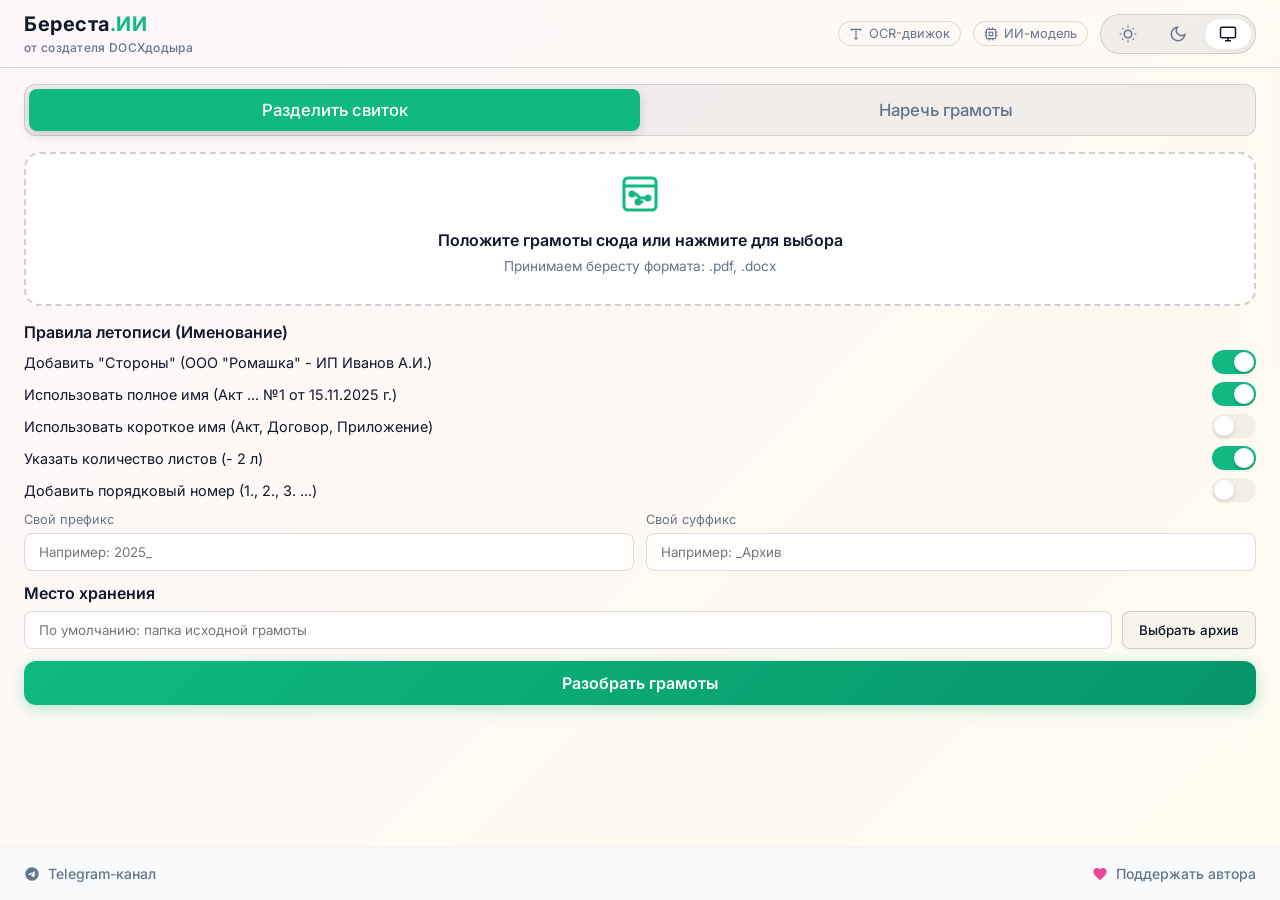
==== frontend/index.html @ ee678768 "Feat: Add explicit download UI for PaddleOCR, remove Tesseract dependency" ====
<!DOCTYPE html>
<html lang="ru">

<head>
    <meta charset="UTF-8">
    <meta name="viewport" content="width=device-width, initial-scale=1.0">
    <title>Береста.ИИ</title>
    <script src="https://cdnjs.cloudflare.com/ajax/libs/qrcodejs/1.0.0/qrcode.min.js"></script>
    <link href="https://fonts.googleapis.com/css2?family=Inter:wght@400;500;600;700&display=swap" rel="stylesheet">
    <link rel="stylesheet" href="styles.css">
</head>

<body>

    <div class="app-container">
        <header>
            <div class="logo-area">
                <h1>Береста<span>.ИИ</span></h1>
                <span class="subtitle">от создателя DOCXдодыра</span>
            </div>

            <div class="header-actions" style="display: flex; gap: 12px; align-items: center;">
                <button onclick="manageOcr()" title="Настройки распознавания текста"
                    style="background: none; border: 1px solid var(--border-color); color: var(--text-muted); padding: 4px 10px; border-radius: 20px; font-size: 0.8rem; cursor: pointer; display: flex; align-items: center; gap: 6px; transition: var(--transition);"
                    onmouseover="this.style.borderColor='var(--accent)'; this.style.color='var(--accent)';"
                    onmouseout="this.style.borderColor='var(--border-color)'; this.style.color='var(--text-muted)';">
                    <svg viewBox="0 0 24 24" fill="none" stroke="currentColor" stroke-width="2"
                        style="width: 14px; height: 14px;">
                        <path d="M4 7V4h16v3M9 20h6M12 4v16" />
                    </svg> OCR-движок
                </button>
                <button onclick="manageModel()" title="Управление нейросетью"
                    style="background: none; border: 1px solid var(--border-color); color: var(--text-muted); padding: 4px 10px; border-radius: 20px; font-size: 0.8rem; cursor: pointer; display: flex; align-items: center; gap: 6px; transition: var(--transition);"
                    onmouseover="this.style.borderColor='var(--accent)'; this.style.color='var(--accent)';"
                    onmouseout="this.style.borderColor='var(--border-color)'; this.style.color='var(--text-muted)';">
                    <svg viewBox="0 0 24 24" fill="none" stroke="currentColor" stroke-width="2"
                        style="width: 14px; height: 14px;">
                        <rect x="4" y="4" width="16" height="16" rx="2" ry="2" />
                        <rect x="9" y="9" width="6" height="6" />
                        <line x1="9" y1="1" x2="9" y2="4" />
                        <line x1="15" y1="1" x2="15" y2="4" />
                        <line x1="9" y1="20" x2="9" y2="23" />
                        <line x1="15" y1="20" x2="15" y2="23" />
                        <line x1="20" y1="9" x2="23" y2="9" />
                        <line x1="20" y1="14" x2="23" y2="14" />
                        <line x1="1" y1="9" x2="4" y2="9" />
                        <line x1="1" y1="14" x2="4" y2="14" />
                    </svg> ИИ-модель
                </button>
                <div class="theme-segmented-control">
                    <button class="theme-btn" data-theme-val="light" onclick="setTheme('light')" title="Светлая">
                        <svg viewBox="0 0 24 24" fill="none" stroke="currentColor" stroke-width="2">
                            <circle cx="12" cy="12" r="5" />
                            <path
                                d="M12 1v2M12 21v2M4.22 4.22l1.42 1.42M18.36 18.36l1.42 1.42M1 12h2M21 12h2M4.22 19.78l1.42-1.42M18.36 5.64l1.42-1.42" />
                        </svg>
                    </button>
                    <button class="theme-btn" data-theme-val="dark" onclick="setTheme('dark')" title="Темная">
                        <svg viewBox="0 0 24 24" fill="none" stroke="currentColor" stroke-width="2">
                            <path d="M21 12.79A9 9 0 1 1 11.21 3 7 7 0 0 0 21 12.79z" />
                        </svg>
                    </button>
                    <button class="theme-btn active" data-theme-val="system" onclick="setTheme('system')"
                        title="Системная">
                        <svg viewBox="0 0 24 24" fill="none" stroke="currentColor" stroke-width="2">
                            <rect x="2" y="3" width="20" height="14" rx="2" ry="2" />
                            <line x1="8" y1="21" x2="16" y2="21" />
                            <line x1="12" y1="17" x2="12" y2="21" />
                        </svg>
                    </button>
                </div>
            </div>
        </header>

        <main>
            <div class="mode-toggle">
                <button class="mode-btn active" onclick="setMode('split', this)">Разделить свиток</button>
                <button class="mode-btn" onclick="setMode('rename', this)">Наречь грамоты</button>
            </div>

            <!-- Иконка: Свиток + Цифровые узлы -->
            <div class="drop-zone" id="drop-zone" onclick="selectFiles()">
                <div class="drop-icon-wrapper">
                    <svg viewBox="0 0 24 24" fill="none" stroke="currentColor" stroke-width="1.5" stroke-linecap="round"
                        stroke-linejoin="round">
                        <!-- Контур свитка -->
                        <path
                            d="M4 6V18C4 19.1046 4.89543 20 6 20H18C19.1046 20 20 19.1046 20 18V6C20 4.89543 19.1046 4 18 4H6C4.89543 4 4 4.89543 4 6Z" />
                        <path d="M4 8H20" />
                        <!-- Нейросетевые дорожки внутри -->
                        <path d="M8 12H10L12 14H16" />
                        <circle cx="8" cy="12" r="1" fill="currentColor" />
                        <circle cx="16" cy="14" r="1" fill="currentColor" />
                        <path d="M11 16H13" />
                        <circle cx="11" cy="16" r="1" fill="currentColor" />
                    </svg>
                </div>
                <p id="drop-text">Положите грамоты сюда или нажмите для выбора</p>
                <span>Принимаем бересту формата: .pdf, .docx</span>
                <div id="file-list" class="file-list"></div>
                <button class="btn-outline" id="clear-files-btn"
                    style="display: none; margin: 10px auto 0; padding: 4px 12px; font-size: 12px;"
                    onclick="clearFiles(event)">Очистить список</button>
            </div>

            <div class="settings-panel">
                <h3>Правила летописи (Именование)</h3>
                <label class="toggle-label">
                    <span>Добавить "Стороны" (ООО "Ромашка" - ИП Иванов А.И.)</span>
                    <input type="checkbox" id="opt-parties" checked>
                    <div class="toggle-slider"></div>
                </label>
                <label class="toggle-label">
                    <span>Использовать полное имя (Акт ... №1 от 15.11.2025 г.)</span>
                    <input type="checkbox" id="opt-full-name" checked onchange="toggleNameMode('full')">
                    <div class="toggle-slider"></div>
                </label>
                <label class="toggle-label">
                    <span>Использовать короткое имя (Акт, Договор, Приложение)</span>
                    <input type="checkbox" id="opt-short-name" onchange="toggleNameMode('short')">
                    <div class="toggle-slider"></div>
                </label>
                <label class="toggle-label">
                    <span>Указать количество листов (- 2 л)</span>
                    <input type="checkbox" id="opt-pages" checked>
                    <div class="toggle-slider"></div>
                </label>
                <label class="toggle-label">
                    <span>Добавить порядковый номер (1., 2., 3. ...)</span>
                    <input type="checkbox" id="opt-numbering" onchange="triggerAllAutoNames()">
                    <div class="toggle-slider"></div>
                </label>

                <div class="input-group">
                    <div class="input-box">
                        <span>Свой префикс</span>
                        <input type="text" class="text-input" placeholder="Например: 2025_">
                    </div>
                    <div class="input-box">
                        <span>Свой суффикс</span>
                        <input type="text" class="text-input" placeholder="Например: _Архив">
                    </div>
                </div>
            </div>

            <div class="settings-panel">
                <h3>Место хранения</h3>
                <div class="output-folder">
                    <input type="text" id="output-dir" class="text-input"
                        placeholder="По умолчанию: папка исходной грамоты" readonly>
                    <button class="btn-outline" onclick="selectOutput()">Выбрать архив</button>
                </div>
            </div>

            <button class="btn-primary" id="action-btn" onclick="startProcessing()">Разобрать грамоты</button>

            <!-- Анимация загрузки -->
            <div class="progress-container" id="progress-container">
                <div class="progress-text" id="progress-text">Расшифровка бересты...</div>
                <div class="branch-track">
                    <div class="branch-fill" id="branch-fill">
                        <!-- SVG Листик -->
                        <svg class="branch-leaf" viewBox="0 0 24 24" fill="currentColor">
                            <path
                                d="M17.75 3C14 3 10.75 5.5 9.5 9C6.5 9 4 11.5 4 14.5C4 16.66 5.28 18.5 7 19.33V22H9V19.92C9.32 19.97 9.66 20 10 20C13.75 20 17 17.5 18.25 14C21.25 14 23.75 11.5 23.75 8.5C23.75 5.5 21 3 17.75 3ZM10 18C8.07 18 6.5 16.43 6.5 14.5C6.5 12.86 7.64 11.45 9.17 11.08L10 10.9V18ZM18.25 12C17.92 12 17.58 11.97 17.25 11.92V14C17.25 15.93 15.68 17.5 13.75 17.5C13.75 13.36 17.11 10 21.25 10C21.25 11.1 20.35 12 18.25 12Z" />
                        </svg>
                    </div>
                </div>
            </div>

            <!-- Проверка результатов (Сплит-макет) -->
            <div class="preview-container" id="preview-container">
                <header class="preview-header"
                    style="background:var(--bg-color); padding:14px 24px; border-bottom:1px solid var(--border-color); display:flex; justify-content:space-between; align-items:center;">
                    <h2 style="font-size:18px; margin:0;">Проверка результатов</h2>
                    <div class="file-info"
                        style="display:flex; align-items:center; gap:12px; background:var(--drop-bg); padding:6px 14px; border-radius:6px; font-size:13px;">
                        <span class="label" style="color:var(--text-muted);">Исходный файл:</span>
                        <span class="filename" id="preview-filename"
                            style="font-weight:600; color:var(--text-main);">...</span>
                    </div>
                </header>
                <div class="main-layout" style="display:flex; flex:1; overflow:hidden;">
                    <aside class="preview-sidebar">
                        <h3>Превью страниц</h3>
                        <div class="page-thumbnail-container" id="preview-thumbnails"></div>
                    </aside>
                    <main class="table-area">
                        <table class="doc-table" id="preview-table">
                            <thead>
                                <tr>
                                    <th style="width: 40px;"></th>
                                    <th style="width: 60px;">Стр.</th>
                                    <th colspan="4" style="padding: 0; border-bottom: 2px solid var(--border-color);">
                                        <div style="display: flex; gap: 8px; padding: 12px 12px; width: 100%;">
                                            <div style="flex: 1.2;">Стороны</div>
                                            <div style="flex: 1.1;">Тип документа</div>
                                            <div style="flex: 0.8;">Дата</div>
                                            <div style="flex: 3.5;">Итоговое имя файла</div>
                                        </div>
                                    </th>
                                    <th style="width: 80px; text-align: center;">Действия</th>
                                </tr>
                            </thead>
                            <tbody></tbody>
                        </table>
                    </main>
                </div>
                <footer class="footer-actions">
                    <button class="btn-outline"
                        style="background: transparent; color: var(--text-main); font-family: inherit; font-size: 1rem; border: 1px solid #cbd5e1; padding: 10px 20px;"
                        onclick="resetTable()">Отмена</button>
                    <button class="btn-primary"
                        style="margin-top: 0; width: auto; font-family: inherit; font-size: 1rem; padding: 10px 20px;"
                        onclick="saveDocuments()">Утвердить и сохранить</button>
                </footer>

                <!-- Модальное окно просмотра документа -->
                <div class="modal-overlay" id="previewModal">
                    <div class="modal-container">
                        <div class="modal-header">
                            <h4>Просмотр страницы <span id="previewPageNum">1</span></h4>
                            <button class="btn-close-modal" onclick="closePreview()">&times;</button>
                        </div>
                        <div class="modal-body">
                            <div class="scanned-document-mock">
                                <h3 style="text-align: center; margin-bottom: 20px; font-weight: bold;"
                                    id="previewDocTitle">ДОКУМЕНТ</h3>
                                <p style="margin-bottom: 15px;">г. Москва <span style="float: right;">"__" _______ 202_
                                        г.</span></p>
                                <p style="margin-bottom: 12px;"><b><span id="previewDocCompany">ООО
                                            "Компания"</span></b>, именуемое в дальнейшем "Сторона 1"...</p>
                                <div id="previewDocText"
                                    style="white-space: pre-wrap; word-wrap: break-word; color: var(--text-muted); font-size: 11px; margin-top: 16px; border-top: 1px dashed var(--border-color); padding-top: 16px; display: none;">
                                </div>
                                <img id="previewDocImage" src=""
                                    style="width: 100%; object-fit: contain; border: 1px solid var(--border-color); border-radius: 4px; margin-top: 16px; display: none;" />
                            </div>
                        </div>
                    </div>
                </div>
            </div>

        </main>

        <footer
            class="px-6 py-4 border-t border-slate-100 dark:border-slate-800 bg-slate-50 dark:bg-slate-900 flex items-center justify-between text-sm">
            <a href="https://t.me/pro_servitude" target="_blank"
                class="flex items-center gap-2 text-slate-500 dark:text-slate-400 hover:text-[#0088cc] dark:hover:text-[#33aadd] transition-colors font-medium"
                style="text-decoration: none;">
                <svg class="w-4 h-4" fill="currentColor" viewBox="0 0 24 24">
                    <path
                        d="M12 2C6.48 2 2 6.48 2 12s4.48 10 10 10 10-4.48 10-10S17.52 2 12 2zm4.64 6.8c-.15 1.58-.8 5.42-1.13 7.19-.14.75-.42 1-.68 1.03-.58.05-1.02-.38-1.58-.75-.88-.58-1.38-.94-2.23-1.5-.99-.65-.35-1.01.22-1.59.15-.15 2.71-2.48 2.76-2.69.01-.03.01-.14-.06-.2-.06-.05-.14-.03-.21-.02-.09.02-1.46.93-4.12 2.73-.39.27-.74.4-1.06.39-.35-.01-1.02-.2-1.52-.36-.61-.2-1.1-.31-1.07-.66.02-.18.27-.36.75-.55 2.94-1.28 4.91-2.13 5.89-2.54 2.8-1.18 3.38-1.38 3.76-1.39.08 0 .27.02.39.12.1.08.13.19.14.27-.01.06.01.24 0 .34z" />
                </svg>
                Telegram-канал
            </a>

            <a href="#" onclick="showSupportModal('https://www.tinkoff.ru/rm/r_cNLDGIyQuz.TzrqnfAGGL/G4xqW19880')"
                class="flex items-center gap-2 text-slate-500 dark:text-slate-400 hover:text-pink-600 dark:hover:text-pink-400 transition-colors font-medium"
                style="text-decoration: none;">
                <svg class="w-4 h-4 text-pink-500" fill="currentColor" viewBox="0 0 24 24">
                    <path
                        d="M12 21.35l-1.45-1.32C5.4 15.36 2 12.28 2 8.5 2 5.42 4.42 3 7.5 3c1.74 0 3.41.81 4.5 2.09C13.09 3.81 14.76 3 16.5 3 19.58 3 22 5.42 22 8.5c0 3.78-3.4 6.86-8.55 11.54L12 21.35z" />
                </svg>
                Поддержать автора
            </a>
        </footer>
    </div>

    <!-- Модальное окно выбора нейросети -->
    <div id="model-select-overlay" class="hidden opacity-0 transition-all duration-300" onclick="closeModelManager()"
        style="position: fixed; inset: 0; background: rgba(0,0,0,0.6); backdrop-filter: blur(4px); z-index: 2000; align-items: center; justify-content: center; display: none;">
        <div class="scale-95 transition-all duration-300" onclick="event.stopPropagation()"
            style="background: var(--modal-bg); backdrop-filter: blur(20px); -webkit-backdrop-filter: blur(20px); padding: 32px; border-radius: 16px; max-width: 500px; width: 90%; box-shadow: var(--shadow); border: 1px solid var(--border-color);">
            <div style="display: flex; justify-content: space-between; align-items: center; margin-bottom: 12px;">
                <h3 style="margin: 0; color: var(--text-main); font-size: 1.25rem;">Управление ИИ-моделями</h3>
                <button id="close-model-btn" onclick="closeModelManager()"
                    style="background: none; border: none; font-size: 1.2rem; cursor: pointer; color: var(--text-muted); transition: color 0.2s;">✖</button>
            </div>
            <p style="font-size: 0.9rem; color: var(--text-muted); margin-bottom: 20px; line-height: 1.5;">Программе
                необходимо скачать нейросеть для умного распознавания документов. Вы можете установить обе и
                переключаться между ними.</p>

            <div style="display: flex; flex-direction: column; gap: 16px;">
                <div id="model-card-fast"
                    style="border: 1px solid var(--border-color); border-radius: 12px; padding: 16px; background: var(--container-bg); transition: all 0.2s;">
                    <h4
                        style="margin: 0 0 8px 0; color: var(--text-main); display: flex; align-items: center; gap: 8px;">
                        QVikhr 4B <span
                            style="font-size: 11px; background: var(--theme-switch-bg); padding: 2px 6px; border-radius: 4px; color: var(--text-muted);">~2.5
                            ГБ</span></h4>
                    <p style="margin: 0; font-size: 0.85rem; color: var(--text-muted); line-height: 1.4;">Низкие
                        требования к ПК (от 2.5 ГБ ОЗУ). Специально адаптирована под русский язык. Работает очень быстро
                        и логично.</p>
                    <div id="model-actions-fast"
                        style="margin-top: 12px; display: flex; gap: 8px; align-items: center; min-height: 32px;"></div>
                </div>

                <div id="model-card-accurate"
                    style="border: 1px solid var(--border-color); border-radius: 12px; padding: 16px; background: var(--container-bg); transition: all 0.2s;">
                    <h4
                        style="margin: 0 0 8px 0; color: var(--text-main); display: flex; align-items: center; gap: 8px;">
                        Saiga Qwen 4B <span
                            style="font-size: 11px; background: var(--theme-switch-bg); padding: 2px 6px; border-radius: 4px; color: var(--text-muted);">~2.5
                            ГБ</span></h4>
                    <p style="margin: 0; font-size: 0.85rem; color: var(--text-muted); line-height: 1.4;">Идеальное
                        следование правилам и иерархии, высочайшее качество. <b>Требует от 2.5 ГБ ОЗУ</b>, отличный баланс скорости и ума.</p>
                    <div id="model-actions-accurate"
                        style="margin-top: 12px; display: flex; gap: 8px; align-items: center; min-height: 32px;"></div>
                </div>
            </div>
        </div>
    </div>

    <!-- Модальное окно выбора OCR -->
    <div id="ocr-select-overlay" class="hidden opacity-0 transition-all duration-300"
        style="position: fixed; inset: 0; background: rgba(0,0,0,0.6); backdrop-filter: blur(4px); z-index: 2000; align-items: center; justify-content: center; display: none;"
        onclick="if(event.target === this) closeOcrManager()">
        <div class="scale-95 transition-all duration-300"
            style="background: var(--modal-bg); backdrop-filter: blur(20px); -webkit-backdrop-filter: blur(20px); padding: 32px; border-radius: 16px; max-width: 500px; width: 90%; box-shadow: var(--shadow); border: 1px solid var(--border-color);">
            <div style="display: flex; justify-content: space-between; align-items: center; margin-bottom: 12px;">
                <h3 style="margin: 0; color: var(--text-main); font-size: 1.25rem;">Движок распознавания сканов (OCR)
                </h3>
                <button onclick="closeOcrManager()"
                    style="background: none; border: none; font-size: 1.2rem; cursor: pointer; color: var(--text-muted); transition: color 0.2s;">✖</button>
            </div>
            <p style="font-size: 0.9rem; color: var(--text-muted); margin-bottom: 20px; line-height: 1.5;">Выберите
                алгоритм для извлечения текста из картинок и PDF. Вы можете использовать встроенную нейросеть Apple Vision (работает моментально) или скачать мощную модель PaddleOCR (для кривых сканов и фото).</p>

            <div style="display: flex; flex-direction: column; gap: 12px;">

                <div
                    style="border: 1px solid var(--border-color); padding: 16px; border-radius: 12px; display: flex; flex-direction: column; gap: 12px; transition: var(--transition);"
                    id="ocr-container-paddleocr">
                    <label style="cursor: pointer; display: flex; align-items: flex-start; gap: 12px;" onclick="setOcrEngine('paddleocr')">
                        <input type="radio" name="ocr_engine" value="paddleocr" id="ocr-radio-paddleocr"
                            style="margin-top: 4px; accent-color: var(--accent); transform: scale(1.2);">
                        <div>
                            <div style="font-weight: 600; font-size: 1.05rem; margin-bottom: 4px; color: var(--text-main);">
                                PaddleOCR <span style="font-size: 0.75rem; background: var(--border-color); padding: 2px 6px; border-radius: 4px; margin-left: 6px;">~150 МБ</span></div>
                            <div style="font-size: 0.85rem; color: var(--text-muted); line-height: 1.4;">Мощная нейросеть. Читает фото со смартфона, кривые сканы. Отличная скорость и точность.</div>
                        </div>
                    </label>
                    <button id="btn-download-paddle" onclick="downloadPaddleOCR()" class="btn-outline" style="width: 100%; margin-top: 4px;">
                        Скачать (~150 МБ)
                    </button>
                    <div id="paddle-downloaded-mark" style="display: none; color: var(--accent); font-size: 0.85rem; font-weight: 500; align-items: center; gap: 6px;">
                        <svg width="16" height="16" fill="none" stroke="currentColor" viewBox="0 0 24 24"><path stroke-linecap="round" stroke-linejoin="round" stroke-width="2" d="M5 13l4 4L19 7"></path></svg>
                        Модель скачана и готова
                    </div>
                </div>
                <label
                    style="border: 1px solid var(--border-color); padding: 16px; border-radius: 12px; cursor: pointer; display: none; align-items: flex-start; gap: 12px; transition: var(--transition);"
                    id="ocr-label-applevision" onclick="setOcrEngine('applevision')">
                    <input type="radio" name="ocr_engine" value="applevision"
                        style="margin-top: 4px; accent-color: var(--accent); transform: scale(1.2);">
                    <div>
                        <div style="font-weight: 600; font-size: 1.05rem; margin-bottom: 4px; color: var(--text-main);">
                            Apple Vision (Эксклюзив Mac)</div>
                        <div style="font-size: 0.85rem; color: var(--text-muted); line-height: 1.4;">Встроенная нейросеть Apple. Работает моментально, идеально распознает любой текст и фото.
                        </div>
                    </div>
                </label>
            </div>

            <button class="btn-primary" style="width: 100%; margin-top: 24px; padding: 12px; border-radius: 8px;"
                onclick="closeOcrManager()">Готово</button>
        </div>
    </div>

    <!-- Модальное окно поддержки -->
    <div id="support-overlay" class="hidden opacity-0 transition-all"
        style="position: fixed; inset: 0; background: rgba(0,0,0,0.5); z-index: 1000; align-items: center; justify-content: center;"
        onclick="if(event.target === this) closeSupportModal()">
        <div id="support-modal" class="scale-95 transition-all"
            style="background: var(--modal-bg); backdrop-filter: blur(20px); -webkit-backdrop-filter: blur(20px); padding: 32px; border-radius: 16px; text-align: center; max-width: 320px; width: 100%; box-shadow: var(--shadow); border: 1px solid var(--border-color);">
            <h3 style="margin-top: 0; margin-bottom: 16px; color: var(--text-main); font-size: 1.25rem;">Поддержать
                автора</h3>
            <p style="font-size: 0.9rem; color: var(--text-muted); margin-bottom: 20px;">Отсканируйте QR-код для
                быстрого перевода:</p>
            <div id="qrcode-container" style="display: flex; justify-content: center; margin-bottom: 16px;"></div>
            <a id="support-link" href="#" target="_blank" class="btn-primary"
                style="display: block; margin-top: 24px; padding: 12px; text-decoration: none; border-radius: 8px;">Перейти
                по ссылке</a>
            <button class="btn-outline" style="width: 100%; margin-top: 12px; padding: 12px; border-radius: 8px;"
                onclick="closeSupportModal()">Закрыть</button>
        </div>
    </div>

    <script>
        function setTheme(theme) {
            document.querySelectorAll('.theme-btn').forEach(btn => btn.classList.remove('active'));
            document.querySelector(`.theme-btn[data-theme-val="${theme}"]`).classList.add('active');
            if (theme === 'system') {
                const isDark = window.matchMedia('(prefers-color-scheme: dark)').matches;
                document.documentElement.setAttribute('data-theme', isDark ? 'dark' : 'light');
            } else {
                document.documentElement.setAttribute('data-theme', theme);
            }
            localStorage.setItem('beresta-theme', theme);
        }
        window.matchMedia('(prefers-color-scheme: dark)').addEventListener('change', e => {
            const activeTheme = document.querySelector('.theme-btn.active').getAttribute('data-theme-val');
            if (activeTheme === 'system') document.documentElement.setAttribute('data-theme', e.matches ? 'dark' : 'light');
        });
        const savedTheme = localStorage.getItem('beresta-theme') || 'system';
        setTheme(savedTheme);

        function toggleNameMode(mode) {
            const fullOpt = document.getElementById('opt-full-name');
            const shortOpt = document.getElementById('opt-short-name');
            if (mode === 'full') {
                if (fullOpt.checked) {
                    shortOpt.checked = false;
                }
            } else if (mode === 'short') {
                if (shortOpt.checked) {
                    fullOpt.checked = false;
                }
            }
            triggerAllAutoNames();
        }

        function setOcrEngine(engine) {
            // Update UI styles
            document.getElementById('ocr-label-tesseract').style.borderColor = engine === 'tesseract' ? 'var(--accent)' : 'var(--border-color)';
            document.getElementById('ocr-label-tesseract').style.background = engine === 'tesseract' ? 'rgba(45, 106, 79, 0.05)' : 'transparent';

            document.getElementById('ocr-label-easyocr').style.borderColor = engine === 'easyocr' ? 'var(--accent)' : 'var(--border-color)';
            document.getElementById('ocr-label-easyocr').style.background = engine === 'easyocr' ? 'rgba(45, 106, 79, 0.05)' : 'transparent';

            // Set dark mode highlights if needed
            if (document.documentElement.getAttribute('data-theme') === 'dark') {
                if (engine === 'tesseract') document.getElementById('ocr-label-tesseract').style.background = 'rgba(245, 158, 11, 0.05)';
                if (engine === 'easyocr') document.getElementById('ocr-label-easyocr').style.background = 'rgba(245, 158, 11, 0.05)';
            }

            // Sync with backend
            if (window.pywebview) {
                pywebview.api.set_ocr_engine(engine);
            }
        }

        window.addEventListener('pywebviewready', function () {
            // Check if model exists
            pywebview.api.check_model().then(exists => {
                if (!exists) {
                    manageModel(true);
                }
            });
            // Show Apple Vision if Mac
            pywebview.api.get_os_info().then(os => {
                if (os === 'darwin') {
                    document.getElementById('ocr-label-applevision').style.display = 'flex';
                }
            });
            // Sync initial OCR engine state from backend
            pywebview.api.get_ocr_engine().then(engine => {
                if (engine) {
                    let rdo = document.querySelector(`input[name="ocr_engine"][value="${engine}"]`);
                    if (rdo) rdo.checked = true;
                    setOcrEngine(engine);
                }
            });
        });

        function saveSettings() {
            const settings = {
                optParties: document.getElementById('opt-parties').checked,
                optFullName: document.getElementById('opt-full-name').checked,
                optShortName: document.getElementById('opt-short-name').checked,
                optPages: document.getElementById('opt-pages').checked,
                optNumbering: document.getElementById('opt-numbering').checked,
                prefix: document.querySelectorAll('.text-input')[0].value,
                suffix: document.querySelectorAll('.text-input')[1].value,
                outputDir: document.getElementById('output-dir').value
            };
            localStorage.setItem('beresta-settings', JSON.stringify(settings));
        }

        function loadSettings() {
            const saved = localStorage.getItem('beresta-settings');
            if (saved) {
                try {
                    const settings = JSON.parse(saved);
                    document.getElementById('opt-parties').checked = settings.optParties;
                    document.getElementById('opt-full-name').checked = settings.optFullName;
                    document.getElementById('opt-short-name').checked = settings.optShortName;
                    document.getElementById('opt-pages').checked = settings.optPages;
                    document.getElementById('opt-numbering').checked = settings.optNumbering;
                    if (settings.prefix !== undefined) document.querySelectorAll('.text-input')[0].value = settings.prefix;
                    if (settings.suffix !== undefined) document.querySelectorAll('.text-input')[1].value = settings.suffix;
                    if (settings.outputDir !== undefined) document.getElementById('output-dir').value = settings.outputDir;
                } catch (e) {
                    console.error("Failed to load settings", e);
                }
            }
        }

        document.addEventListener('DOMContentLoaded', () => {
            loadSettings();
            window.checkOcrStatus();
            
            const inputs = [
                document.getElementById('opt-parties'),
                document.getElementById('opt-full-name'),
                document.getElementById('opt-short-name'),
                document.getElementById('opt-pages'),
                document.getElementById('opt-numbering'),
                document.querySelectorAll('.text-input')[0],
                document.querySelectorAll('.text-input')[1],
                document.getElementById('output-dir')
            ];
            
            inputs.forEach(input => {
                if (input) {
                    input.addEventListener('change', saveSettings);
                    input.addEventListener('input', saveSettings);
                }
            });
        });

        function triggerAllAutoNames() {
            if (typeof previewData !== 'undefined' && previewData.length > 0) {
                for (let i = 0; i < previewData.length; i++) {
                    triggerAutoName(i);
                }
            }
        }

        let currentAppMode = 'split';

        function setMode(mode, btnElement) {
            currentAppMode = mode;
            document.querySelectorAll('.mode-btn').forEach(btn => btn.classList.remove('active'));
            btnElement.classList.add('active');
            document.getElementById('action-btn').innerText = mode === 'split' ? "Разобрать грамоты" : "Наречь грамоты";
        }

        // --- PYWEBVIEW INTEGRATION ---

        let isProcessing = false;
        let selectedFiles = [];
        let previewData = [];

        window.updateStatus = function (msg) {
            const progressText = document.getElementById('progress-text');
            const progressContainer = document.getElementById('progress-container');
            const branchFill = document.getElementById('branch-fill');

            progressContainer.style.display = 'block';
            progressText.innerText = msg;
            branchFill.classList.add('growing');

            if (msg.includes("готовы") || msg.includes("успешно")) {
                branchFill.style.width = '100%';
            } else if (msg.includes("%")) {
                const match = msg.match(/(\d+)%/);
                if (match) {
                    branchFill.style.width = match[1] + '%';
                }
            } else if (parseInt(branchFill.style.width || "0") < 80) {
                // simple simulated progress
                let current = parseInt(branchFill.style.width || "0");
                branchFill.style.width = (current + 10) + '%';
            }
        };

        function manageModel(forceBlock = false) {
            pywebview.api.get_models_status().then(status => {
                let anyInstalled = false;

                ['fast', 'accurate'].forEach(mType => {
                    const card = document.getElementById(`model-card-${mType}`);
                    const actionsDiv = document.getElementById(`model-actions-${mType}`);
                    const st = status[mType];

                    if (st.installed) anyInstalled = true;

                    if (st.installed && st.active) {
                        card.style.borderColor = 'var(--accent)';
                        card.style.background = 'rgba(45, 106, 79, 0.05)';
                        document.documentElement.getAttribute('data-theme') === 'dark' ?
                            card.style.background = 'rgba(245, 158, 11, 0.05)' : null;

                        actionsDiv.innerHTML = `<span style="color: var(--accent); font-weight: bold; font-size: 0.85rem; display:flex; align-items:center; gap:4px;"><svg style="width:14px;height:14px" viewBox="0 0 24 24" fill="none" stroke="currentColor" stroke-width="3"><polyline points="20 6 9 17 4 12"/></svg> Активная модель</span>`;
                    } else if (st.installed && !st.active) {
                        card.style.borderColor = 'var(--border-color)';
                        card.style.background = 'var(--container-bg)';
                        actionsDiv.innerHTML = `
                            <button class="btn-primary" style="padding: 6px 12px; font-size: 0.8rem; border-radius: 6px;" onclick="setActiveModel('${mType}')">Сделать активной</button>
                            <button class="btn-outline" style="padding: 6px 12px; font-size: 0.8rem; color: #ef4444; border-color: #ef4444; border-radius: 6px;" onclick="doDeleteModel('${mType}')">Удалить</button>
                        `;
                    } else {
                        card.style.borderColor = 'var(--border-color)';
                        card.style.background = 'var(--container-bg)';
                        actionsDiv.innerHTML = `
                            <button class="btn-outline" style="padding: 6px 12px; font-size: 0.8rem; border-radius: 6px;" onclick="startModelDownload('${mType}')">Скачать (~${mType === 'fast' ? '2.5' : '2.5'} ГБ)</button>
                        `;
                    }
                });

                const overlay = document.getElementById('model-select-overlay');
                overlay.classList.remove('hidden');
                overlay.style.display = 'flex';
                setTimeout(() => {
                    overlay.classList.remove('opacity-0');
                    overlay.firstElementChild.classList.remove('scale-95');
                    overlay.firstElementChild.classList.add('scale-100');
                }, 10);
            });
        }

        function closeModelManager() {
            const overlay = document.getElementById('model-select-overlay');
            overlay.classList.add('opacity-0');
            overlay.firstElementChild.classList.add('scale-95');
            setTimeout(() => {
                overlay.classList.add('hidden');
                overlay.style.display = 'none';
            }, 300);
        }

        function manageOcr() {
            const overlay = document.getElementById('ocr-select-overlay');
            overlay.classList.remove('hidden');
            overlay.style.display = 'flex';
            setTimeout(() => {
                overlay.classList.remove('opacity-0');
                overlay.firstElementChild.classList.remove('scale-95');
                overlay.firstElementChild.classList.add('scale-100');
            }, 10);
        }

        function closeOcrManager() {
            const overlay = document.getElementById('ocr-select-overlay');
            overlay.classList.add('opacity-0');
            overlay.firstElementChild.classList.add('scale-95');
            setTimeout(() => {
                overlay.classList.add('hidden');
                overlay.style.display = 'none';
            }, 300);
        }

        function setActiveModel(mType) {
            pywebview.api.set_active_model(mType).then(success => {
                if (success) manageModel();
            });
        }

        function doDeleteModel(mType) {
            if (confirm("Вы уверены, что хотите удалить эту модель с диска?")) {
                pywebview.api.delete_model(mType).then(success => {
                    manageModel();
                });
            }
        }

        function startModelDownload(modelType) {
            closeModelManager();
            document.getElementById('progress-container').style.display = 'block';
            document.getElementById('action-btn').style.display = 'none';
            document.getElementById('progress-text').innerText = "Подготовка к скачиванию...";

            pywebview.api.download_model(modelType).then(() => {
                document.getElementById('action-btn').style.display = 'block';
                document.getElementById('progress-container').style.display = 'none';
                manageModel(); // Show manager again to confirm success
            });
        }

        function resetTable() {
            document.getElementById('preview-container').style.display = 'none';
            document.getElementById('preview-table').querySelector('tbody').innerHTML = '';
            previewData = [];

            // clear files visually and in state
            selectedFiles = [];
            document.getElementById('file-list').innerHTML = '';
            document.getElementById('clear-files-btn').style.display = 'none';

            if (window.pywebview) pywebview.api.resize_window(650, 920);
        }

        async function selectFiles() {
            if (window.pywebview) {
                const files = await pywebview.api.open_file_dialog();
                if (files && files.length > 0) {
                    addFilesToList(files);
                }
            }
        }

        function addFilesToList(newFiles) {
            for (let i = 0; i < newFiles.length; i++) {
                const ext = newFiles[i].split('.').pop().toLowerCase();
                if (ext !== 'pdf' && ext !== 'docx') {
                    alert("Формат не поддерживается. Загрузите только PDF или DOCX.");
                    return;
                }
            }
            // Убираем дубликаты
            const uniqueFiles = newFiles.filter(f => !selectedFiles.includes(f));
            selectedFiles = selectedFiles.concat(uniqueFiles);
            updateFileList(selectedFiles);
        }

        function clearFiles(e) {
            e.stopPropagation(); // Чтобы не открывалось диалоговое окно
            selectedFiles = [];
            document.getElementById('file-list').innerHTML = '';
            document.getElementById('drop-text').innerText = "Положите грамоты сюда или нажмите для выбора";
            document.getElementById('clear-files-btn').style.display = 'none';
        }

        function updateFileList(paths) {
            const fileListDiv = document.getElementById('file-list');
            fileListDiv.innerHTML = '<strong>Выбранные грамоты:</strong><br>' + paths.map(f => f.split(/[\\/]/).pop()).join('<br>');
            document.getElementById('drop-text').innerText = `Выбрано файлов: ${paths.length}`;
            document.getElementById('clear-files-btn').style.display = paths.length > 0 ? 'block' : 'none';
        }

        // --- DRAG AND DROP ---
        const dropZone = document.getElementById('drop-zone');

        ['dragenter', 'dragover', 'dragleave', 'drop'].forEach(eventName => {
            dropZone.addEventListener(eventName, preventDefaults, false);
            document.body.addEventListener(eventName, preventDefaults, false);
        });

        function preventDefaults(e) {
            e.preventDefault();
            e.stopPropagation();
        }

        ['dragenter', 'dragover'].forEach(eventName => {
            dropZone.addEventListener(eventName, () => dropZone.classList.add('dragover'), false);
        });

        ['dragleave', 'drop'].forEach(eventName => {
            dropZone.addEventListener(eventName, () => dropZone.classList.remove('dragover'), false);
        });

        dropZone.addEventListener('drop', handleDrop, false);

        async function handleDrop(e) {
            if (isProcessing) {
                showErrorModal("Дождитесь завершения текущей операции!");
                return;
            }
            const dt = e.dataTransfer;
            const files = dt.files;
            if (!files || files.length === 0) return;

            let paths = [];
            let needBase64 = false;

            for (let i = 0; i < files.length; i++) {
                if (files[i].path) {
                    paths.push(files[i].path);
                } else {
                    needBase64 = true;
                }
            }

            if (!needBase64 && paths.length > 0) {
                addFilesToList(paths);
            } else {
                // macOS WebKit обходной путь (передача через base64)
                document.getElementById('progress-text').innerText = "Загрузка перетащенных файлов...";
                document.getElementById('progress-container').style.display = 'block';

                try {
                    let tempPaths = [];
                    for (let i = 0; i < files.length; i++) {
                        const file = files[i];
                        const base64 = await readFileAsBase64(file);
                        const tempPath = await pywebview.api.save_dropped_file(file.name, base64);
                        if (tempPath) tempPaths.push(tempPath);
                    }
                    addFilesToList(tempPaths);
                } catch (err) {
                    alert("Ошибка загрузки файлов: " + err);
                } finally {
                    document.getElementById('progress-container').style.display = 'none';
                }
            }
        }

        function readFileAsBase64(file) {
            return new Promise((resolve, reject) => {
                const reader = new FileReader();
                reader.onload = () => {
                    const result = reader.result;
                    const base64 = result.split(',')[1];
                    resolve(base64);
                };
                reader.onerror = reject;
                reader.readAsDataURL(file);
            });
        }

        async function selectOutput() {
            if (window.pywebview) {
                const folder = await pywebview.api.open_folder_dialog();
                if (folder) {
                    document.getElementById('output-dir').value = folder;
                    saveSettings();
                }
            }
        }

        async function startProcessing() {
            if (isProcessing) {
                showErrorModal("Система уже обрабатывает файлы!");
                return;
            }
            isProcessing = true;
            if (selectedFiles.length === 0) {
                alert("Сначала выберите грамоты (PDF)!");
                return;
            }

            const btn = document.getElementById('action-btn');
            const progressContainer = document.getElementById('progress-container');
            const branchFill = document.getElementById('branch-fill');
            const progressText = document.getElementById('progress-text');
            const previewContainer = document.getElementById('preview-container');

            btn.style.display = 'none';
            previewContainer.style.display = 'none';
            progressContainer.style.display = 'block';
            branchFill.style.width = '10%';
            progressText.innerText = "Чтение свитков...";

            try {
                // Call python API
                previewData = await pywebview.api.process_files(selectedFiles, currentAppMode);

                if (previewData && previewData.length > 0 && !previewData.error) {
                    renderPreviewTable(previewData);
                    progressContainer.style.display = 'none';
                    previewContainer.style.display = 'flex';
                    if (window.pywebview) pywebview.api.resize_window(1200, 920);
                } else if (previewData.error) {
                    alert(previewData.error);
                    btn.style.display = 'block';
                    progressContainer.style.display = 'none';
                }
            } catch (error) {
                alert("Ошибка обработки: " + error);
                btn.style.display = 'block';
                progressContainer.style.display = 'none';
            }
        }

        function renderPreviewTable(data) {
            const tbody = document.querySelector('#preview-table tbody');
            const theadActions = document.querySelector('#preview-table thead th:nth-child(7)');
            if (theadActions) {
                theadActions.style.display = currentAppMode === 'rename' ? 'none' : '';
            }
            const thumbnailsContainer = document.getElementById('preview-thumbnails');
            tbody.innerHTML = '';
            thumbnailsContainer.innerHTML = '';

            if (data.length > 0 && selectedFiles.length > 0) {
                const filename = selectedFiles[0].split(/[\\/]/).pop();
                document.getElementById('preview-filename').innerText = `${filename} (${data[data.length - 1].end_page} стр.)`;
            }

            data.forEach((item, index) => {
                // Initialize default properties if not present
                if (typeof item.isMerged === 'undefined') item.isMerged = false;
                if (typeof item.isManualEdit === 'undefined') item.isManualEdit = false;
                if (typeof item.isActive === 'undefined') item.isActive = true;

                const addParties = document.getElementById('opt-parties').checked;
                const addPages = document.getElementById('opt-pages').checked;
                const isFullName = document.getElementById('opt-full-name').checked;
                const prefix = document.querySelectorAll('.text-input')[0].value.trim();
                const suffix = document.querySelectorAll('.text-input')[1].value.trim();

                // Рендер миниатюры
                const thumb = document.createElement('div');
                thumb.className = 'thumbnail-card';
                thumb.onclick = () => openPreview(item.start_page, item.parties, isFullName ? item.full_name : item.short_name, index);
                thumb.innerHTML = `
                    <span style="font-size: 11px; color: ${item.confidence ? 'var(--text-muted)' : '#f59e0b'}; font-weight: 600;">${(item.short_name || 'Неизвестно').substring(0, 15)}</span>
                    <span style="font-size: 24px; margin: 8px 0; ${item.confidence ? '' : 'opacity: 0.5;'}">📄</span>
                    <span class="page-num">${item.start_page}${item.end_page !== item.start_page ? '-' + item.end_page : ''}</span>
                `;
                thumbnailsContainer.appendChild(thumb);

                // Формирование начального имени
                if (!item.isManualEdit && !item.new_name) {
                    item.new_name = generateAutoName(item, index);
                }

                // Рендер строки таблицы
                const tr = document.createElement('tr');
                tr.id = `row-${index}`;
                tr.draggable = true;
                tr.ondragstart = (e) => handleDragStart(e, index);
                tr.ondragover = (e) => handleDragOver(e);
                tr.ondrop = (e) => handleDrop(e, index);
                tr.ondragenter = (e) => handleDragEnter(e);
                tr.ondragleave = (e) => handleDragLeave(e);
                const disabledClass = item.isActive ? '' : 'row-disabled';
                tr.className = item.isMerged ? `row-merged ${disabledClass}` : (item.confidence ? `row-success ${disabledClass}` : `row-warning ${disabledClass}`);

                tr.innerHTML = `
                    <td class="status-cell" style="text-align: center;">
                        ${item.isMerged ? `<span class="status-dot merged" id="status-dot-${index}"></span>` : `<input type="checkbox" class="doc-checkbox" ${item.isActive ? 'checked' : ''} onchange="toggleRowActive(${index})">`}
                    </td>
                    <td style="white-space: nowrap;">
                        <span class="pages-badge">${item.start_page}${item.end_page !== item.start_page ? '–' + item.end_page : ''}</span>
                        <button class="btn-action" onclick="openPreview(${item.start_page}, '${item.parties ? item.parties.replace(/'/g, "\\'") : ''}', '${isFullName ? item.full_name : item.short_name}', ${index})" title="Просмотр страницы">🔍</button>
                    </td>
                    <td colspan="4" class="merge-container-cell" style="padding: 0;">
                        <div class="fields-wrapper hide-on-merge" style="display: flex; gap: 8px; padding: 10px 12px; width: 100%;">
                            <div style="flex: 1.2;">
                                <input type="text" class="input-field" value='${item.parties ? item.parties.replace(/'/g, "&#39;") : ""}' placeholder="Стороны..." onchange="updateData(${index}, 'parties', this.value); triggerAutoName(${index});">
                            </div>
                            <div style="flex: 1.1;">
                                <select class="input-field js-select-type" onchange="updateData(${index}, 'base_name', this.value); triggerAutoName(${index});">
                                    <option value="" ${!item.short_name ? 'selected' : ''}>⚠️ Неизвестный</option>
                                    <option value="Договор" ${item.short_name === 'Договор' ? 'selected' : ''}>Договор</option>
                                    <option value="Акт" ${item.short_name === 'Акт' ? 'selected' : ''}>Акт</option>
                                    <option value="Приложение" ${item.short_name === 'Приложение' ? 'selected' : ''}>Приложение</option>
                                    <option value="Счет" ${item.short_name === 'Счет' ? 'selected' : ''}>Счет</option>
                                    <option value="${isFullName ? item.full_name : item.short_name}" selected>${isFullName ? item.full_name : item.short_name}</option>
                                </select>
                            </div>
                            <div style="flex: 0.8;">
                                <input type="text" class="input-field" value='${item.date}' placeholder="ДД.ММ.ГГГГ" onchange="updateData(${index}, 'date', this.value); triggerAutoName(${index});">
                            </div>
                            <div style="flex: 3.5;">
                                <input type="text" class="input-field js-input-filename ${item.isManualEdit ? 'input-filename-custom' : ''}" value='${item.new_name.replace(/'/g, "&#39;")}' oninput="markManualEdit(${index}, this.value)">
                            </div>
                        </div>
                        <div class="merged-message" style="margin: 10px 12px;">
                            <span>🔗</span>
                            <span><b>Присоединено к документу выше</b> (будет сохранено в единый файл)</span>
                        </div>
                    </td>
                    <td class="actions-cell" style="justify-content: center; ${currentAppMode === 'rename' ? 'display: none;' : ''}">
                        <button class="btn-action ${item.isMerged ? 'btn-unlink' : ''}" id="btn-merge-${index}" onclick="toggleMerge(${index})" title="${item.isMerged ? 'Разъединить документы' : 'Объединить с предыдущим'}" style="font-size: 15px;" ${index === 0 ? 'disabled style="opacity: 0.2; cursor: default;"' : ''}>${item.isMerged ? '🔓' : '🔗'}</button>
                    </td>
                `;
                tbody.appendChild(tr);
            });
        }

        function updateData(index, field, value) {
            if (field === 'base_name') {
                const isFullName = document.getElementById('opt-full-name').checked;
                if (isFullName) previewData[index].full_name = value;
                else previewData[index].short_name = value;
            } else {
                previewData[index][field] = value;
            }
        }

        function markManualEdit(index, value) {
            previewData[index].isManualEdit = true;
            previewData[index].new_name = value;
            const input = document.querySelector(`#row-${index} .js-input-filename`);
            if (input) input.classList.add('input-filename-custom');
        }

        function generateAutoName(item, index) {
            const addParties = document.getElementById('opt-parties').checked;
            const addPages = document.getElementById('opt-pages').checked;
            const isFullName = document.getElementById('opt-full-name').checked;
            const isShortName = document.getElementById('opt-short-name').checked;
            const addNumbering = document.getElementById('opt-numbering').checked;
            const prefix = document.querySelectorAll('.text-input')[0].value.trim();
            const suffix = document.querySelectorAll('.text-input')[1].value.trim();

            let baseName = '';
            if (isFullName) {
                baseName = item.full_name;
            } else if (isShortName) {
                baseName = item.short_name;
            }

            if (addParties && item.parties && item.parties !== "Ошибка") {
                if (baseName) baseName = `${item.parties} - ${baseName}`;
                else baseName = item.parties;
            }

            let newName = '';
            if (addNumbering) {
                newName += `${index + 1}. `;
            }
            newName += prefix + baseName;

            if (item.date && (!baseName || !baseName.includes(item.date))) {
                if (newName && !newName.endsWith(' ')) newName += ` `;
                newName += item.date;
            }
            if (addPages) {
                const pageCount = item.end_page - item.start_page + 1;
                newName += ` - ${pageCount} л`;
            }
            newName += suffix;

            // Cleanup
            newName = newName.replace(/["]+/g, '').replace(/_+/g, ' ').replace(/\s+/g, ' ').trim();
            if (!newName) newName = `Документ ${index + 1}`;

            const originalExt = selectedFiles[0].split('.').pop().toLowerCase();
            return newName + '.' + originalExt;
        }

        function triggerAutoName(index) {
            if (previewData[index].isManualEdit) return;

            const item = previewData[index];
            const newName = generateAutoName(item, index);

            previewData[index].new_name = newName;

            const input = document.querySelector(`#row-${index} .js-input-filename`);
            if (input) input.value = newName;

            const row = document.getElementById(`row-${index}`);
            if (row && !item.isMerged) {
                row.className = 'row-success';
                const dot = document.getElementById(`status-dot-${index}`);
                if (dot) dot.className = 'status-dot success';
            }
        }

        function toggleMerge(index) {
            if (index === 0) return; // Cannot merge first row with previous

            const item = previewData[index];
            item.isMerged = !item.isMerged;

            // Re-render the whole table to reflect merged states easily
            renderPreviewTable(previewData);
        }

        function toggleRowActive(index) {
            previewData[index].isActive = !previewData[index].isActive;
            renderPreviewTable(previewData);
        }

        // Modal Logic
        function openPreview(pageNum, company, type, index) {
            const item = previewData[index];
            document.getElementById('previewPageNum').textContent = pageNum;
            document.getElementById('previewDocTitle').textContent = type ? type.toUpperCase() : "ДОКУМЕНТ";
            document.getElementById('previewDocCompany').textContent = company || "ООО «Компания»";

            const textContainer = document.getElementById('previewDocText');
            if (textContainer) {
                if (item && item.text) {
                    textContainer.innerText = item.text;
                } else {
                    textContainer.innerText = "Текст не найден.";
                }
            }

            const imageContainer = document.getElementById('previewDocImage');
            if (imageContainer) {
                if (item && item.image_b64) {
                    imageContainer.src = "data:image/jpeg;base64," + item.image_b64;
                    imageContainer.style.display = 'block';
                    if (textContainer) textContainer.style.display = 'none'; // Скрываем текст, если есть картинка
                } else {
                    imageContainer.style.display = 'none';
                    if (textContainer) textContainer.style.display = 'block'; // Показываем текст как фоллбэк
                }
            }

            const modal = document.getElementById('previewModal');
            modal.style.display = 'flex';
            setTimeout(() => modal.classList.add('active'), 10);
        }

        function closePreview() {
            const modal = document.getElementById('previewModal');
            modal.classList.remove('active');
            setTimeout(() => modal.style.display = 'none', 250);
        }

        document.getElementById('previewModal').addEventListener('click', (e) => {
            if (e.target === document.getElementById('previewModal')) closePreview();
        });

        async function saveDocuments() {
            if (isProcessing) {
                showErrorModal("Дождитесь завершения текущей операции!");
                return;
            }
            isProcessing = true;
            document.getElementById('preview-container').style.display = 'none';
            document.getElementById('progress-container').style.display = 'block';
            window.updateStatus("Сохраняем грамоты...");

            try {
                const outDirDiv = document.getElementById('output-dir').value;
                const outDir = outDirDiv ? outDirDiv : (selectedFiles.length > 0 ? selectedFiles[0].substring(0, selectedFiles[0].lastIndexOf("\\") > -1 ? selectedFiles[0].lastIndexOf("\\") : selectedFiles[0].lastIndexOf("/")) : ".");

                // Сводим объединенные документы
                const dataToSave = [];
                let currentDoc = null;

                for (let i = 0; i < previewData.length; i++) {
                    const item = previewData[i];
                    if (!item.isActive && !item.isMerged) continue;

                    if (!item.isMerged) {
                        if (currentDoc) dataToSave.push(currentDoc);
                        currentDoc = { ...item }; // Copy the item
                    } else {
                        if (currentDoc && item.isActive) {
                            currentDoc.end_page = item.end_page; // Extend the end page of the parent document
                        }
                    }
                }
                if (currentDoc) dataToSave.push(currentDoc);

                await pywebview.api.save_documents(dataToSave, outDir);

                setTimeout(() => {
                    document.getElementById('progress-container').style.display = 'none';
                    document.getElementById('action-btn').style.display = 'flex';
                    selectedFiles = [];
                    document.getElementById('drop-text').innerText = "Положите грамоты сюда или нажмите для выбора";
                    document.getElementById('file-list').innerHTML = "";
                    if (window.pywebview) pywebview.api.resize_window(650, 920);
                    alert("Сохранение успешно завершено!");
                }, 1000);
            } catch (e) {
                alert("Ошибка сохранения: " + e);
                document.getElementById('preview-container').style.display = 'flex';
                document.getElementById('progress-container').style.display = 'none';
            }
        }

        let qrcodeInstance = null;

        function showSupportModal(link) {
            const overlay = document.getElementById('support-overlay');
            const modal = document.getElementById('support-modal');
            const linkEl = document.getElementById('support-link');

            // Подставляем ссылку на донат в кнопку "Перейти по ссылке"
            linkEl.href = link;

            // Генерируем QR-код
            const qrContainer = document.getElementById('qrcode-container');
            qrContainer.innerHTML = ''; // Очищаем от старого QR-кода

            if (typeof QRCode !== 'undefined') {
                qrcodeInstance = new QRCode(qrContainer, {
                    text: link,
                    width: 200,
                    height: 200,
                    colorDark: "#000000",
                    colorLight: "#ffffff",
                    correctLevel: QRCode.CorrectLevel.H
                });
            } else {
                qrContainer.innerHTML = '<p class="text-sm text-slate-500">Библиотека QR-кодов не загружена</p>';
            }

            // Показываем окно с анимацией
            overlay.classList.remove('hidden');
            overlay.style.display = 'flex';
            setTimeout(() => {
                overlay.classList.remove('opacity-0');
                modal.classList.remove('scale-95');
                modal.classList.add('scale-100');
            }, 10);
        }

        function closeSupportModal() {
            const overlay = document.getElementById('support-overlay');
            const modal = document.getElementById('support-modal');

            // Скрываем окно с анимацией
            overlay.classList.add('opacity-0');
            modal.classList.remove('scale-100');
            modal.classList.add('scale-95');

            setTimeout(() => {
                overlay.classList.add('hidden');
                overlay.style.display = 'none';
            }, 200); // 200мс — время анимации Tailwind
        }
    </script>
</body>

</html>
---- frontend/styles.css ----
:root {
            /* Premium Light Theme */
            --bg-color: transparent;
            --container-bg: rgba(255, 255, 255, 0.65);
            --modal-bg: rgba(255, 255, 255, 0.95);
            --container-border: rgba(255, 255, 255, 0.5);
            --text-main: #0f172a;
            --text-muted: #64748b;
            --accent: #10b981;
            --accent-hover: #059669;
            --border-color: rgba(15, 23, 42, 0.15);
            --drop-bg: rgba(255, 255, 255, 0.5);
            --drop-border: rgba(15, 23, 42, 0.2);
            --toggle-bg: rgba(15, 23, 42, 0.05);
            --theme-switch-bg: rgba(15, 23, 42, 0.05);
            --theme-switch-active: #ffffff;
            --input-bg: rgba(255, 255, 255, 0.8);
            --shadow: 0 8px 32px 0 rgba(31, 38, 135, 0.1);
            --transition: all 0.3s cubic-bezier(0.4, 0, 0.2, 1);
            --glass-blur: blur(20px);
        }

        [data-theme="dark"] {
            /* Olive/Orange Premium Dark Theme */
            --bg-color: transparent;
            --container-bg: rgba(51, 56, 45, 0.75);
            --modal-bg: rgba(51, 56, 45, 0.95);
            --container-border: rgba(255, 255, 255, 0.08);
            --text-main: #ffffff;
            --text-muted: #e7e5e4;
            --accent: #f59e0b;
            --accent-hover: #d97706;
            --border-color: rgba(255, 255, 255, 0.1);
            --drop-bg: rgba(46, 51, 41, 0.5);
            --drop-border: rgba(255, 255, 255, 0.2);
            --toggle-bg: rgba(77, 84, 69, 0.7);
            --theme-switch-bg: rgba(42, 45, 36, 0.6);
            --theme-switch-active: rgba(77, 84, 69, 0.9);
            --input-bg: rgba(42, 45, 36, 0.8);
            --shadow: 0 8px 32px 0 rgba(0, 0, 0, 0.6);
            --glass-blur: blur(20px);
        }

        * {
            box-sizing: border-box;
            margin: 0;
            padding: 0;
            font-family: 'Inter', system-ui, sans-serif;
        }

        @keyframes gradientBG {
            0% { background-position: 0% 50%; }
            50% { background-position: 100% 50%; }
            100% { background-position: 0% 50%; }
        }
        
        body {
            background: linear-gradient(-45deg, #e0f2fe, #dcfce7, #fef9c3, #fce7f3);
            background-size: 400% 400%;
            animation: gradientBG 15s ease infinite;
            color: var(--text-main);
            display: flex;
            justify-content: center;
            align-items: center;
            height: 100vh;
            margin: 0;
            padding: 0;
            overflow: hidden;
            transition: var(--transition);
        }

        [data-theme="dark"] body {
            background: linear-gradient(-45deg, #1c1e18, #2a2d24, #33382d, #20231c);
            background-size: 400% 400%;
            animation: gradientBG 15s ease infinite;
        }

        .app-container {
            background: var(--container-bg);
            backdrop-filter: var(--glass-blur);
            -webkit-backdrop-filter: var(--glass-blur);
            width: 100%;
            height: 100%;
            display: flex;
            flex-direction: column;
            overflow: hidden;
            transition: var(--transition);
        }

        /* Header */
        header {
            padding: 12px 24px;
            display: flex;
            justify-content: space-between;
            align-items: center;
            border-bottom: 1px solid var(--border-color);
        }

        header h1 {
            font-size: 1.25rem;
            font-weight: 700;
            letter-spacing: 0.5px;
            display: flex;
            align-items: center;
        }

        .logo-area {
            display: flex;
            flex-direction: column;
            gap: 4px;
        }

        .subtitle {
            font-size: 0.75rem;
            color: var(--text-muted);
            font-weight: 500;
            letter-spacing: 0.3px;
        }

        header h1 span {
            color: var(--accent);
        }

        .theme-segmented-control {
            display: flex;
            background-color: var(--theme-switch-bg);
            border-radius: 20px;
            padding: 4px;
            gap: 4px;
            border: 1px solid var(--border-color);
        }

        .theme-btn {
            background: transparent;
            border: none;
            border-radius: 16px;
            padding: 6px 14px;
            cursor: pointer;
            color: var(--text-muted);
            display: flex;
            align-items: center;
            justify-content: center;
            transition: var(--transition);
        }

        .theme-btn.active {
            background-color: var(--theme-switch-active);
            color: var(--text-main);
            box-shadow: 0 2px 6px rgba(0, 0, 0, 0.05);
        }

        .theme-btn svg {
            width: 18px;
            height: 18px;
        }

        main {
            padding: 16px 24px;
            overflow-y: auto;
            flex: 1;
        }

        /* Mode Toggle */
        .mode-toggle {
            display: flex;
            background: var(--theme-switch-bg);
            border-radius: 12px;
            padding: 4px;
            margin-bottom: 16px;
            border: 1px solid var(--border-color);
        }

        .mode-btn {
            flex: 1;
            padding: 10px;
            text-align: center;
            background: transparent;
            border: 1px solid transparent;
            border-radius: 8px;
            font-size: 1.05rem;
            /* Увеличил размер букв */
            color: var(--text-muted);
            font-weight: 500;
            cursor: pointer;
            transition: var(--transition);
        }

        .mode-btn:not(.active):hover {
            background: rgba(120, 113, 108, 0.1);
        }

        .mode-btn.active {
            background: var(--accent);
            color: #ffffff;
            box-shadow: 0 4px 12px rgba(0, 0, 0, 0.15);
        }

        [data-theme="dark"] .mode-btn.active {
            box-shadow: 0 4px 12px rgba(245, 158, 11, 0.25);
            border: 1px solid var(--accent);
        }

        /* Drag & Drop Zone */
        .drop-zone {
            border: 2px dashed var(--drop-border);
            border-radius: 16px;
            padding: 16px 20px;
            text-align: center;
            background-color: var(--drop-bg);
            cursor: pointer;
            transition: var(--transition);
            margin-bottom: 16px;
            display: flex;
            flex-direction: column;
            align-items: center;
            gap: 8px;
        }

        .drop-zone:hover,
        .drop-zone.dragover {
            border-color: var(--accent);
            background-color: transparent;
        }

        .drop-icon-wrapper {
            color: var(--accent);
            width: 48px;
            height: 48px;
            display: flex;
            align-items: center;
            justify-content: center;
            margin-bottom: 4px;
        }

        .drop-icon-wrapper svg {
            width: 100%;
            height: 100%;
        }

        .drop-zone p {
            font-weight: 600;
            color: var(--text-main);
            font-size: 1rem;
        }

        .drop-zone span {
            font-size: 0.85rem;
            color: var(--text-muted);
        }

        .file-list {
            margin-top: 6px;
            font-size: 0.85rem;
            color: var(--text-main);
            text-align: left;
            width: 100%;
            max-height: 60px;
            overflow-y: auto;
        }

        /* Settings */
        .settings-panel {
            margin-bottom: 12px;
        }

        .settings-panel h3 {
            font-size: 1rem;
            margin-bottom: 8px;
            font-weight: 600;
        }

        .toggle-label {
            display: flex;
            align-items: center;
            justify-content: space-between;
            cursor: pointer;
            margin-bottom: 8px;
            font-size: 0.9rem;
        }

        .toggle-label input {
            display: none;
        }

        .toggle-slider {
            position: relative;
            width: 44px;
            height: 24px;
            background-color: var(--toggle-bg);
            border-radius: 24px;
            transition: 0.3s;
            flex-shrink: 0;
        }

        .toggle-slider::after {
            content: '';
            position: absolute;
            top: 2px;
            left: 2px;
            width: 20px;
            height: 20px;
            background-color: white;
            border-radius: 50%;
            transition: 0.3s;
            box-shadow: 0 2px 4px rgba(0, 0, 0, 0.15);
        }

        .toggle-label input:checked+.toggle-slider {
            background-color: var(--accent);
        }

        .toggle-label input:checked+.toggle-slider::after {
            transform: translateX(20px);
        }

        /* Удалены неиспользуемые стили для radio-кнопок */

        .input-group {
            display: flex;
            gap: 12px;
            margin-top: 10px;
        }

        .input-box {
            flex: 1;
        }

        .input-box span {
            display: block;
            font-size: 0.8rem;
            color: var(--text-muted);
            margin-bottom: 6px;
        }

        .text-input {
            width: 100%;
            padding: 10px 14px;
            border-radius: 8px;
            border: 1px solid var(--border-color);
            background: var(--input-bg);
            color: var(--text-main);
            outline: none;
            transition: border-color 0.2s;
        }

        .text-input:focus {
            border-color: var(--accent);
        }

        .output-folder {
            display: flex;
            align-items: center;
            gap: 10px;
        }

        .btn-outline {
            padding: 10px 16px;
            background: rgba(100, 116, 139, 0.05);
            border: 1px solid rgba(100, 116, 139, 0.3);
            color: var(--text-main);
            border-radius: 8px;
            cursor: pointer;
            font-weight: 500;
            transition: var(--transition);
            white-space: nowrap;
            box-shadow: 0 2px 4px rgba(0,0,0,0.02);
        }

        [data-theme="dark"] .btn-outline {
            background: rgba(255, 255, 255, 0.05);
            border: 1px solid rgba(255, 255, 255, 0.2);
        }

        .btn-outline:hover {
            border-color: var(--accent);
            color: var(--accent);
            background: rgba(16, 185, 129, 0.05);
        }

        .btn-primary {
            width: 100%;
            padding: 12px;
            background: var(--accent);
            color: #fff;
            border: none;
            border-radius: 12px;
            font-size: 1rem;
            font-weight: 600;
            cursor: pointer;
            transition: var(--transition);
            margin-top: 4px;
            display: flex;
            justify-content: center;
            align-items: center;
            gap: 8px;
        }

        .btn-primary:active {
            transform: scale(0.96);
        }

        [data-theme="dark"] .btn-primary {
            color: #16201c;
        }

        /* Темный текст на желтой кнопке */

        /* Progress Bar (Березовая веточка) */
        .progress-container {
            display: none;
            /* Скрыто по умолчанию */
            margin-top: 20px;
            text-align: center;
        }

        .progress-text {
            font-size: 0.9rem;
            font-weight: 500;
            margin-bottom: 12px;
            color: var(--accent);
        }

        .branch-track {
            width: 100%;
            height: 4px;
            background-color: var(--border-color);
            border-radius: 4px;
            position: relative;
            overflow: visible;
        }

        .branch-fill {
            height: 100%;
            width: 0%;
            background-color: var(--accent);
            border-radius: 4px;
            transition: width 0.5s ease;
            position: relative;
        }

        /* Листочек на конце веточки */
        .branch-leaf {
            position: absolute;
            right: -10px;
            top: -12px;
            width: 24px;
            height: 24px;
            color: var(--accent);
            opacity: 0;
            transform: scale(0);
            transition: all 0.3s ease;
        }

        .branch-fill.growing .branch-leaf {
            opacity: 1;
            transform: scale(1);
        }

        /* Preview Layout Styles */
        .preview-container {
            display: none;
            position: fixed;
            top: 0;
            left: 0;
            width: 100vw;
            height: 100vh;
            background: var(--bg-color);
            z-index: 1000;
            flex-direction: column;
            overflow: hidden;
        }

        .preview-sidebar {
            width: 25%;
            min-width: 250px;
            border-right: 1px solid var(--border-color);
            background: var(--theme-switch-bg);
            display: flex;
            flex-direction: column;
            padding: 16px;
            gap: 16px;
            overflow-y: auto;
        }

        .preview-sidebar h3 {
            font-size: 13px;
            color: var(--text-muted);
            text-transform: uppercase;
            letter-spacing: 0.05em;
        }

        .page-thumbnail-container {
            display: grid;
            grid-template-columns: repeat(auto-fill, minmax(100px, 1fr));
            gap: 12px;
        }

        .thumbnail-card {
            background: var(--container-bg);
            border: 1px solid var(--border-color);
            border-radius: 6px;
            aspect-ratio: 1 / 1.4;
            display: flex;
            flex-direction: column;
            align-items: center;
            justify-content: center;
            position: relative;
            cursor: pointer;
            transition: all 0.2s;
            box-shadow: 0 1px 3px rgba(0, 0, 0, 0.05);
            padding: 8px;
            text-align: center;
        }

        .thumbnail-card:hover {
            border-color: var(--accent);
            transform: translateY(-2px);
            box-shadow: 0 4px 6px -1px rgba(0, 0, 0, 0.1);
        }

        .thumbnail-card .page-num {
            position: absolute;
            bottom: 6px;
            right: 6px;
            background: rgba(0, 0, 0, 0.6);
            color: white;
            padding: 2px 6px;
            font-size: 10px;
            border-radius: 4px;
            font-weight: bold;
        }

        .table-area {
            flex: 1;
            display: flex;
            flex-direction: column;
            background: var(--container-bg);
            overflow-y: auto;
            padding: 20px 24px;
        }

        .doc-table {
            width: 100%;
            border-collapse: collapse;
            text-align: left;
            table-layout: fixed;
        }

        .doc-table th {
            padding: 12px 16px;
            background: var(--theme-switch-bg);
            color: var(--text-muted);
            font-size: 12px;
            font-weight: 600;
            border-bottom: 2px solid var(--border-color);
            text-transform: uppercase;
            overflow: hidden;
            text-overflow: ellipsis;
            white-space: nowrap;
        }

        .doc-table td {
            padding: 10px 12px;
            border-bottom: 1px solid var(--border-color);
            vertical-align: middle;
            position: relative;
            overflow: hidden;
            text-overflow: ellipsis;
            white-space: nowrap;
            user-select: text;
        }

        .row-warning {
            background-color: var(--drop-bg);
        }

        .row-success {
            background-color: rgba(45, 106, 79, 0.05);
        }

        [data-theme="dark"] .row-success {
            background-color: rgba(245, 158, 11, 0.05);
        }

        .input-field {
            width: 100%;
            padding: 8px 10px;
            border: 1px solid var(--border-color);
            border-radius: 6px;
            font-size: 13px;
            color: var(--text-main);
            background-color: var(--container-bg);
            outline: none;
            transition: all 0.15s ease;
        }

        .input-field:focus {
            border-color: var(--accent);
            box-shadow: 0 0 0 2px rgba(45, 106, 79, 0.1);
        }

        .input-filename-custom {
            border-color: var(--accent) !important;
            font-weight: 500;
        }

        .pages-badge {
            display: inline-flex;
            align-items: center;
            background: var(--theme-switch-bg);
            color: var(--text-main);
            padding: 4px 8px;
            border-radius: 4px;
            font-weight: 600;
            font-size: 12px;
            white-space: nowrap;
            z-index: 2;
            position: relative;
        }

        .btn-action {
            background: none;
            border: none;
            cursor: pointer;
            padding: 6px;
            border-radius: 4px;
            color: var(--text-muted);
            display: inline-flex;
            align-items: center;
            justify-content: center;
            transition: all 0.15s;
            z-index: 2;
            position: relative;
        }

        .btn-action:hover {
            background: var(--theme-switch-bg);
            color: var(--text-main);
        }

        .btn-action.btn-delete:hover {
            background: #fee2e2;
            color: #ef4444;
        }

        .actions-cell {
            display: flex;
            gap: 4px;
        }

        /* Merge Styles */
        .row-merged {
            background-color: var(--theme-switch-bg) !important;
            opacity: 0.8;
        }

        .row-merged td.status-cell::before {
            content: '';
            position: absolute;
            left: 50%;
            top: -15px;
            width: 2px;
            height: 40px;
            border-left: 2px dashed var(--accent);
            z-index: 1;
            transform: translateX(-50%);
        }

        .row-merged .hide-on-merge {
            display: none !important;
        }

        .merged-message {
            display: none;
            color: var(--text-main);
            font-size: 13px;
            font-weight: 500;
            background: rgba(45, 106, 79, 0.05);
            border: 1px dashed var(--accent);
            padding: 8px 12px;
            border-radius: 6px;
            align-items: center;
            gap: 8px;
        }

        [data-theme="dark"] .merged-message {
            background: rgba(245, 158, 11, 0.05);
        }

        .row-merged .merged-message {
            display: flex;
        }

        .btn-unlink {
            color: var(--accent) !important;
            background: rgba(45, 106, 79, 0.1);
        }

        .status-dot {
            width: 8px;
            height: 8px;
            border-radius: 50%;
            display: inline-block;
            position: relative;
            z-index: 2;
        }

        .status-dot.warning {
            background-color: #f59e0b;
        }

        .status-dot.success {
            background-color: #10b981;
        }

        .status-dot.merged {
            background-color: var(--accent);
        }

        .row-disabled {
            opacity: 0.5;
        }

        .row-disabled td {
            pointer-events: none;
        }

        .row-disabled td.status-cell,
        .row-disabled td.actions-cell {
            pointer-events: auto;
            /* allow toggling back */
        }

        .doc-checkbox {
            cursor: pointer;
            width: 16px;
            height: 16px;
            accent-color: var(--accent);
            z-index: 2;
            position: relative;
        }

        .footer-actions {
            background: var(--theme-switch-bg);
            padding: 16px 24px;
            border-top: 1px solid var(--border-color);
            display: flex;
            justify-content: flex-end;
            gap: 12px;
        }

        /* Modal Styles */
        .modal-overlay {
            position: fixed;
            top: 0;
            left: 0;
            width: 100%;
            height: 100%;
            background: rgba(0, 0, 0, 0.6);
            backdrop-filter: blur(4px);
            display: flex;
            align-items: center;
            justify-content: center;
            opacity: 0;
            pointer-events: none;
            transition: opacity 0.25s ease;
            z-index: 1000;
        }

        .modal-overlay.active {
            opacity: 1;
            pointer-events: auto;
        }

        .modal-container {
            background: var(--container-bg);
            border-radius: 12px;
            width: 90%;
            max-width: 600px;
            height: 80%;
            max-height: 750px;
            display: flex;
            flex-direction: column;
            box-shadow: var(--shadow);
            transform: scale(0.95);
            transition: transform 0.25s ease;
            overflow: hidden;
        }

        .modal-overlay.active .modal-container {
            transform: scale(1);
        }

        .modal-header {
            padding: 16px 20px;
            border-bottom: 1px solid var(--border-color);
            display: flex;
            justify-content: space-between;
            align-items: center;
        }

        .modal-header h4 {
            font-size: 16px;
            font-weight: 600;
            margin: 0;
        }

        .btn-close-modal {
            background: none;
            border: none;
            font-size: 20px;
            cursor: pointer;
            color: var(--text-muted);
        }

        .modal-body {
            flex: 1;
            padding: 24px;
            overflow-y: auto;
            background: var(--theme-switch-bg);
            display: flex;
            justify-content: center;
            align-items: flex-start;
        }

        .scanned-document-mock {
            background: white;
            width: 100%;
            max-width: 480px;
            box-shadow: 0 4px 10px rgba(0, 0, 0, 0.08);
            border-radius: 4px;
            padding: 40px;
            font-family: 'Courier New', Courier, monospace;
            font-size: 12px;
            line-height: 1.5;
            color: #334155;
        }

        footer {
            padding: 12px 24px;
            display: flex;
            justify-content: space-between;
            background-color: var(--theme-switch-bg);
            border-top: 1px solid var(--border-color);
            font-size: 0.85rem;
            font-weight: 500;
        }

        footer a {
            display: flex;
            align-items: center;
            gap: 8px;
            text-decoration: none;
            color: var(--text-main);
            transition: var(--transition);
        }

        .tg-icon {
            color: #0ea5e9;
            width: 18px;
            height: 18px;
        }

        .heart-icon {
            color: #ec4899;
            width: 18px;
            height: 18px;
        }

        footer a:hover {
            opacity: 0.7;
        }

        /* Служебные классы для футера (Tailwind-like) */
        .px-6 {
            padding-left: 1.5rem;
            padding-right: 1.5rem;
        }

        .py-4 {
            padding-top: 1rem;
            padding-bottom: 1rem;
        }

        .border-t {
            border-top-width: 1px;
            border-top-style: solid;
        }

        .border-slate-100 {
            border-color: #f1f5f9;
        }

        .bg-slate-50 {
            background-color: #f8fafc;
        }

        .flex {
            display: flex;
        }

        .items-center {
            align-items: center;
        }

        .justify-between {
            justify-content: space-between;
        }

        .text-sm {
            font-size: 0.875rem;
            line-height: 1.25rem;
        }

        .gap-2 {
            gap: 0.5rem;
        }

        .text-slate-500 {
            color: #64748b;
        }

        .font-medium {
            font-weight: 500;
        }

        .w-4 {
            width: 1rem;
        }

        .h-4 {
            height: 1rem;
        }

        .text-pink-500 {
            color: #ec4899;
        }

        .transition-colors {
            transition-property: color, background-color, border-color, text-decoration-color, fill, stroke;
            transition-timing-function: cubic-bezier(0.4, 0, 0.2, 1);
            transition-duration: 150ms;
        }

        .hover\:text-\[\#0088cc\]:hover {
            color: #0088cc;
        }

        .hover\:text-pink-600:hover {
            color: #db2777;
        }

        [data-theme="dark"] .dark\:border-slate-800 {
            border-color: #1e293b;
        }

        [data-theme="dark"] .dark\:bg-slate-900 {
            background-color: #0f172a;
        }

        [data-theme="dark"] .dark\:text-slate-400 {
            color: #94a3b8;
        }

        [data-theme="dark"] .dark\:hover\:text-\[\#33aadd\]:hover {
            color: #33aadd;
        }

        [data-theme="dark"] .dark\:hover\:text-pink-400:hover {
            color: #f472b6;
        }

        /* Animation classes for modal */
        .hidden {
            display: none !important;
        }

        .opacity-0 {
            opacity: 0;
        }

        .scale-95 {
            transform: scale(0.95);
        }

        .scale-100 {
            transform: scale(1);
        }

        .transition-all {
            transition-property: all;
            transition-timing-function: cubic-bezier(0.4, 0, 0.2, 1);
            transition-duration: 200ms;
        }
    

        @keyframes fadeInUp {
            from { opacity: 0; transform: translateY(15px); }
            to { opacity: 1; transform: translateY(0); }
        }
        
        .preview-item {
            animation: fadeInUp 0.4s ease forwards;
            background: rgba(255, 255, 255, 0.05);
            backdrop-filter: blur(10px);
            border: 1px solid var(--border-color);
            border-radius: 12px;
            padding: 16px;
            margin-bottom: 16px;
            transition: var(--transition);
        }
        
        .preview-item:hover {
            transform: translateY(-2px);
            box-shadow: var(--shadow);
            border-color: var(--accent);
        }
        
        .btn-primary:hover, .btn-secondary:hover {
            box-shadow: 0 4px 12px rgba(0, 0, 0, 0.15);
        }
        .btn-primary:active, .btn-secondary:active {
            transform: scale(0.96);
        }
        /* Additional Premium Styles */
        .doc-table tbody tr {
            transition: var(--transition);
        }
        .doc-table tbody tr:hover {
            background-color: rgba(255, 255, 255, 0.2) !important;
            transform: scale(1.002);
            box-shadow: 0 4px 15px rgba(0, 0, 0, 0.05);
        }
        
        [data-theme="dark"] .doc-table tbody tr:hover {
            background-color: rgba(255, 255, 255, 0.05) !important;
        }

        .btn-primary {
            background: linear-gradient(135deg, var(--accent), var(--accent-hover));
            border: none;
            color: white;
            box-shadow: 0 4px 15px rgba(16, 185, 129, 0.3);
            transition: var(--transition);
        }
        
        [data-theme="dark"] .btn-primary {
            box-shadow: 0 4px 15px rgba(245, 158, 11, 0.3);
        }

        .btn-primary:hover {
            box-shadow: 0 6px 20px rgba(16, 185, 129, 0.4);
        }

        .drop-zone {
            transition: var(--transition);
            border: 2px dashed var(--drop-border);
            border-radius: 16px;
            background: var(--drop-bg);
            backdrop-filter: blur(10px);
        }

        .drop-zone:hover {
            border-color: var(--accent);
            background: rgba(255, 255, 255, 0.6);
        }

        [data-theme="dark"] .drop-zone:hover {
            background: rgba(30, 41, 59, 0.6);
        }

        /* Glassmorphism scrollbar */
        ::-webkit-scrollbar {
            width: 8px;
            height: 8px;
        }
        ::-webkit-scrollbar-track {
            background: transparent;
        }
        ::-webkit-scrollbar-thumb {
            background: rgba(100, 116, 139, 0.3);
            border-radius: 10px;
        }
        ::-webkit-scrollbar-thumb:hover {
            background: rgba(100, 116, 139, 0.5);
        }
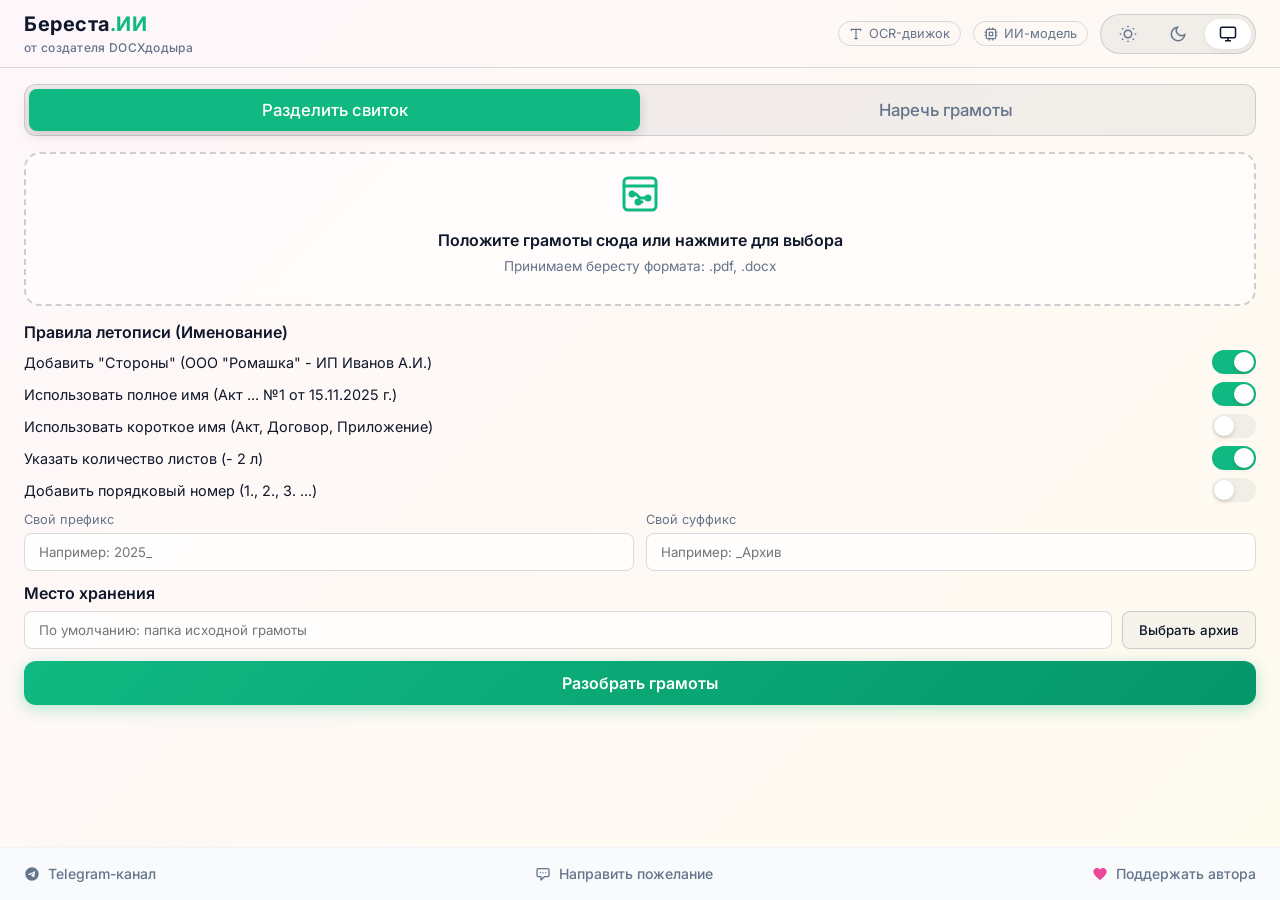
==== commit 079b629e: "Update README.md, fix PaddleOCR initialization and UI bugs" ====
--- a/frontend/index.html
+++ b/frontend/index.html
@@ -255,6 +255,17 @@
                 Telegram-канал
             </a>
 
+            <a href="https://docs.google.com/forms/d/e/1FAIpQLSeRovyXEE7bcujfvW-QMrbvr4I3Sp-LGOHYlQv1WZqPksseCg/viewform?usp=dialog" target="_blank"
+                class="flex items-center gap-2 text-slate-500 dark:text-slate-400 transition-colors font-medium"
+                style="text-decoration: none;"
+                onmouseover="this.style.color='#10b981'"
+                onmouseout="this.style.color=''">
+                <svg class="w-4 h-4" fill="none" stroke="currentColor" viewBox="0 0 24 24" stroke-width="2">
+                    <path stroke-linecap="round" stroke-linejoin="round" d="M8 10h.01M12 10h.01M16 10h.01M9 16H5a2 2 0 01-2-2V6a2 2 0 012-2h14a2 2 0 012 2v8a2 2 0 01-2 2h-5l-5 5v-5z" />
+                </svg>
+                Направить пожелание
+            </a>
+
             <a href="#" onclick="showSupportModal('https://www.tinkoff.ru/rm/r_cNLDGIyQuz.TzrqnfAGGL/G4xqW19880')"
                 class="flex items-center gap-2 text-slate-500 dark:text-slate-400 hover:text-pink-600 dark:hover:text-pink-400 transition-colors font-medium"
                 style="text-decoration: none;">
@@ -325,7 +336,7 @@
                     style="background: none; border: none; font-size: 1.2rem; cursor: pointer; color: var(--text-muted); transition: color 0.2s;">✖</button>
             </div>
             <p style="font-size: 0.9rem; color: var(--text-muted); margin-bottom: 20px; line-height: 1.5;">Выберите
-                алгоритм для извлечения текста из картинок и PDF. Вы можете использовать встроенную нейросеть Apple Vision (работает моментально) или скачать мощную модель PaddleOCR (для кривых сканов и фото).</p>
+                алгоритм для извлечения текста из картинок и PDF. Выберите алгоритм для извлечения текста из картинок и PDF. Для чистых документов лучше подходит Tesseract, для фото — PaddleOCR.</p>
 
             <div style="display: flex; flex-direction: column; gap: 12px;">
 
@@ -333,7 +344,7 @@
                     style="border: 1px solid var(--border-color); padding: 16px; border-radius: 12px; display: flex; flex-direction: column; gap: 12px; transition: var(--transition);"
                     id="ocr-container-paddleocr">
                     <label style="cursor: pointer; display: flex; align-items: flex-start; gap: 12px;" onclick="setOcrEngine('paddleocr')">
-                        <input type="radio" name="ocr_engine" value="paddleocr" id="ocr-radio-paddleocr"
+                        <input type="radio" name="ocr_engine" value="paddleocr" id="ocr-radio-paddleocr" checked
                             style="margin-top: 4px; accent-color: var(--accent); transform: scale(1.2);">
                         <div>
                             <div style="font-weight: 600; font-size: 1.05rem; margin-bottom: 4px; color: var(--text-main);">
@@ -345,6 +356,27 @@
                         Скачать (~150 МБ)
                     </button>
                     <div id="paddle-downloaded-mark" style="display: none; color: var(--accent); font-size: 0.85rem; font-weight: 500; align-items: center; gap: 6px;">
+                        <svg width="16" height="16" fill="none" stroke="currentColor" viewBox="0 0 24 24"><path stroke-linecap="round" stroke-linejoin="round" stroke-width="2" d="M5 13l4 4L19 7"></path></svg>
+                        Модель скачана и готова
+                    </div>
+                </div>
+
+                <div
+                    style="border: 1px solid var(--border-color); padding: 16px; border-radius: 12px; display: flex; flex-direction: column; gap: 12px; transition: var(--transition);"
+                    id="ocr-container-tesseract">
+                    <label style="cursor: pointer; display: flex; align-items: flex-start; gap: 12px;" onclick="setOcrEngine('tesseract')">
+                        <input type="radio" name="ocr_engine" value="tesseract" id="ocr-radio-tesseract"
+                            style="margin-top: 4px; accent-color: var(--accent); transform: scale(1.2);">
+                        <div>
+                            <div style="font-weight: 600; font-size: 1.05rem; margin-bottom: 4px; color: var(--text-main);">
+                                Tesseract OCR <span style="font-size: 0.75rem; background: var(--border-color); padding: 2px 6px; border-radius: 4px; margin-left: 6px;">~40 МБ</span></div>
+                            <div style="font-size: 0.85rem; color: var(--text-muted); line-height: 1.4;">Классический движок. Хорошо справляется с чистыми сканами и документами с хорошим качеством.</div>
+                        </div>
+                    </label>
+                    <button id="btn-download-tesseract" onclick="downloadTesseract()" class="btn-outline" style="width: 100%; margin-top: 4px;">
+                        Скачать (~40 МБ)
+                    </button>
+                    <div id="tesseract-downloaded-mark" style="display: none; color: var(--accent); font-size: 0.85rem; font-weight: 500; align-items: center; gap: 6px;">
                         <svg width="16" height="16" fill="none" stroke="currentColor" viewBox="0 0 24 24"><path stroke-linecap="round" stroke-linejoin="round" stroke-width="2" d="M5 13l4 4L19 7"></path></svg>
                         Модель скачана и готова
                     </div>
@@ -379,6 +411,18 @@
             <p style="font-size: 0.9rem; color: var(--text-muted); margin-bottom: 20px;">Отсканируйте QR-код для
                 быстрого перевода:</p>
             <div id="qrcode-container" style="display: flex; justify-content: center; margin-bottom: 16px;"></div>
+            
+            <p style="font-size: 0.9rem; color: var(--text-muted); margin-bottom: 8px;">Или переводом по номеру карты:</p>
+            <div style="display: flex; align-items: center; justify-content: center; gap: 8px; margin-bottom: 16px; background: var(--container-bg); padding: 8px; border-radius: 8px; border: 1px solid var(--border-color);">
+                <span id="card-number" style="font-family: monospace; font-size: 1.1rem; color: var(--text-main); font-weight: 600;">5536 9137 6905 7999</span>
+                <button onclick="copyCardNumber()" title="Скопировать" style="background: none; border: none; cursor: pointer; color: var(--text-muted); display: flex; align-items: center; justify-content: center; padding: 4px; border-radius: 4px; transition: var(--transition);" onmouseover="this.style.color='var(--accent)';" onmouseout="this.style.color='var(--text-muted)';">
+                    <svg viewBox="0 0 24 24" fill="none" stroke="currentColor" stroke-width="2" style="width: 18px; height: 18px;">
+                        <rect x="9" y="9" width="13" height="13" rx="2" ry="2"></rect>
+                        <path d="M5 15H4a2 2 0 0 1-2-2V4a2 2 0 0 1 2-2h9a2 2 0 0 1 2 2v1"></path>
+                    </svg>
+                </button>
+            </div>
+
             <a id="support-link" href="#" target="_blank" class="btn-primary"
                 style="display: block; margin-top: 24px; padding: 12px; text-decoration: none; border-radius: 8px;">Перейти
                 по ссылке</a>
@@ -423,16 +467,22 @@
 
         function setOcrEngine(engine) {
             // Update UI styles
-            document.getElementById('ocr-label-tesseract').style.borderColor = engine === 'tesseract' ? 'var(--accent)' : 'var(--border-color)';
-            document.getElementById('ocr-label-tesseract').style.background = engine === 'tesseract' ? 'rgba(45, 106, 79, 0.05)' : 'transparent';
-
-            document.getElementById('ocr-label-easyocr').style.borderColor = engine === 'easyocr' ? 'var(--accent)' : 'var(--border-color)';
-            document.getElementById('ocr-label-easyocr').style.background = engine === 'easyocr' ? 'rgba(45, 106, 79, 0.05)' : 'transparent';
-
-            // Set dark mode highlights if needed
-            if (document.documentElement.getAttribute('data-theme') === 'dark') {
-                if (engine === 'tesseract') document.getElementById('ocr-label-tesseract').style.background = 'rgba(245, 158, 11, 0.05)';
-                if (engine === 'easyocr') document.getElementById('ocr-label-easyocr').style.background = 'rgba(245, 158, 11, 0.05)';
+            const containers = {
+                'tesseract': document.getElementById('ocr-container-tesseract'),
+                'paddleocr': document.getElementById('ocr-container-paddleocr'),
+                'applevision': document.getElementById('ocr-label-applevision')
+            };
+
+            for (const [key, el] of Object.entries(containers)) {
+                if (el) {
+                    el.style.borderColor = engine === key ? 'var(--accent)' : 'var(--border-color)';
+                    el.style.background = 'transparent';
+                    
+                    if (engine === key) {
+                        const isDark = document.documentElement.getAttribute('data-theme') === 'dark';
+                        el.style.background = isDark ? 'rgba(245, 158, 11, 0.05)' : 'rgba(45, 106, 79, 0.05)';
+                    }
+                }
             }
 
             // Sync with backend
@@ -462,7 +512,87 @@
                     setOcrEngine(engine);
                 }
             });
+            window.checkOcrStatus();
         });
+
+        window.checkOcrStatus = function() {
+            if (window.pywebview) {
+                if (pywebview.api.check_paddleocr) {
+                    pywebview.api.check_paddleocr().then(exists => {
+                        const btn = document.getElementById('btn-download-paddle');
+                        const mark = document.getElementById('paddle-downloaded-mark');
+                        if (exists) {
+                            if(btn) btn.style.display = 'none';
+                            if(mark) mark.style.display = 'flex';
+                        } else {
+                            if(btn) btn.style.display = 'block';
+                            if(mark) mark.style.display = 'none';
+                        }
+                    });
+                }
+                if (pywebview.api.check_tesseract) {
+                    pywebview.api.check_tesseract().then(exists => {
+                        const btn = document.getElementById('btn-download-tesseract');
+                        const mark = document.getElementById('tesseract-downloaded-mark');
+                        if (exists) {
+                            if(btn) btn.style.display = 'none';
+                            if(mark) mark.style.display = 'flex';
+                        } else {
+                            if(btn) btn.style.display = 'block';
+                            if(mark) mark.style.display = 'none';
+                        }
+                    });
+                }
+            }
+        };
+
+        function downloadPaddleOCR() {
+            closeOcrManager();
+            document.getElementById('progress-container').style.display = 'block';
+            document.getElementById('action-btn').style.display = 'none';
+            document.getElementById('progress-text').innerText = "Подготовка к скачиванию PaddleOCR...";
+
+            if (window.pywebview && pywebview.api.download_paddleocr) {
+                pywebview.api.download_paddleocr().then((success) => {
+                    document.getElementById('action-btn').style.display = 'block';
+                    document.getElementById('progress-container').style.display = 'none';
+                    if (success) {
+                        window.checkOcrStatus();
+                        manageOcr();
+                    } else {
+                        alert("Ошибка при скачивании PaddleOCR.");
+                    }
+                }).catch(err => {
+                    document.getElementById('action-btn').style.display = 'block';
+                    document.getElementById('progress-container').style.display = 'none';
+                    alert("Произошла ошибка: " + err);
+                });
+            }
+        }
+
+        function downloadTesseract() {
+            closeOcrManager();
+            document.getElementById('progress-container').style.display = 'block';
+            document.getElementById('action-btn').style.display = 'none';
+            document.getElementById('progress-text').innerText = "Подготовка к скачиванию Tesseract OCR...";
+
+            if (window.pywebview && pywebview.api.download_tesseract) {
+                pywebview.api.download_tesseract().then((success) => {
+                    document.getElementById('action-btn').style.display = 'block';
+                    document.getElementById('progress-container').style.display = 'none';
+                    if (success) {
+                        window.checkOcrStatus();
+                        manageOcr();
+                    } else {
+                        alert("Ошибка при скачивании Tesseract OCR.");
+                    }
+                }).catch(err => {
+                    document.getElementById('action-btn').style.display = 'block';
+                    document.getElementById('progress-container').style.display = 'none';
+                    alert("Произошла ошибка: " + err);
+                });
+            }
+        }
 
         function saveSettings() {
             const settings = {
@@ -1179,6 +1309,14 @@
             }, 10);
         }
 
+        function copyCardNumber() {
+            navigator.clipboard.writeText("5536 9137 6905 7999").then(() => {
+                alert("Номер карты скопирован!");
+            }).catch(err => {
+                console.error("Не удалось скопировать текст: ", err);
+            });
+        }
+
         function closeSupportModal() {
             const overlay = document.getElementById('support-overlay');
             const modal = document.getElementById('support-modal');
--- a/frontend/styles.css
+++ b/frontend/styles.css
@@ -77,8 +77,6 @@
 
         .app-container {
             background: var(--container-bg);
-            backdrop-filter: var(--glass-blur);
-            -webkit-backdrop-filter: var(--glass-blur);
             width: 100%;
             height: 100%;
             display: flex;
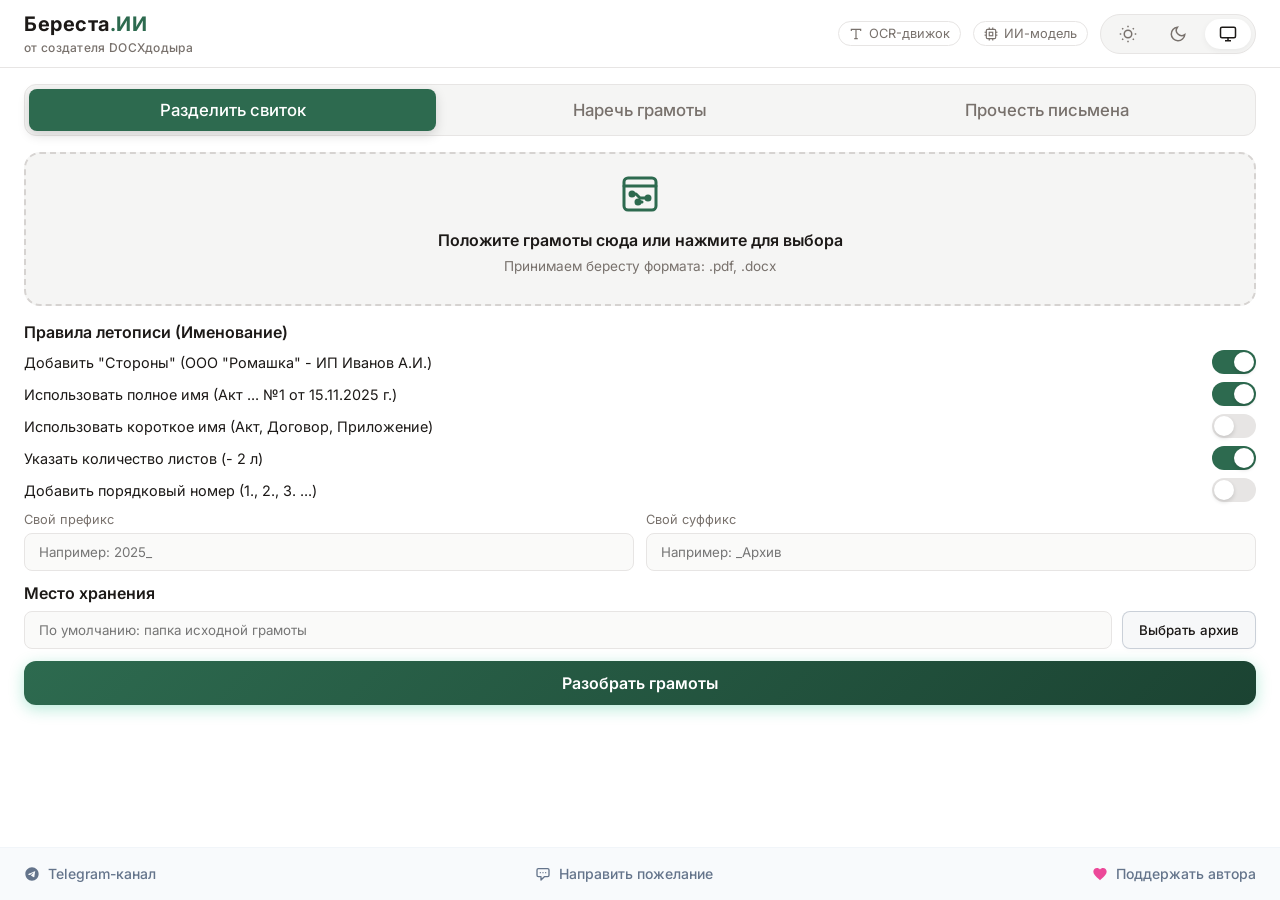
==== commit 5f1ef77b: "UI polish: added Toast notifications, state persistence, and naming bugfixes. Cleaned up repo." ====
--- a/frontend/index.html
+++ b/frontend/index.html
@@ -74,8 +74,9 @@
 
         <main>
             <div class="mode-toggle">
-                <button class="mode-btn active" onclick="setMode('split', this)">Разделить свиток</button>
-                <button class="mode-btn" onclick="setMode('rename', this)">Наречь грамоты</button>
+                <button class="mode-btn active" id="mode-btn-split" onclick="setMode('split', this)">Разделить свиток</button>
+                <button class="mode-btn" id="mode-btn-rename" onclick="setMode('rename', this)">Наречь грамоты</button>
+                <button class="mode-btn" id="mode-btn-extract" onclick="setMode('extract', this)">Прочесть письмена</button>
             </div>
 
             <!-- Иконка: Свиток + Цифровые узлы -->
@@ -96,14 +97,14 @@
                     </svg>
                 </div>
                 <p id="drop-text">Положите грамоты сюда или нажмите для выбора</p>
-                <span>Принимаем бересту формата: .pdf, .docx</span>
+                <span id="dropzone-formats">Принимаем бересту формата: .pdf, .docx</span>
                 <div id="file-list" class="file-list"></div>
                 <button class="btn-outline" id="clear-files-btn"
                     style="display: none; margin: 10px auto 0; padding: 4px 12px; font-size: 12px;"
                     onclick="clearFiles(event)">Очистить список</button>
             </div>
 
-            <div class="settings-panel">
+            <div class="settings-panel" id="settings-rename">
                 <h3>Правила летописи (Именование)</h3>
                 <label class="toggle-label">
                     <span>Добавить "Стороны" (ООО "Ромашка" - ИП Иванов А.И.)</span>
@@ -141,6 +142,81 @@
                         <input type="text" class="text-input" placeholder="Например: _Архив">
                     </div>
                 </div>
+            </div>
+
+            <div class="settings-panel" id="settings-extract" style="display: none;">
+                <h3>Настройки перевода (OCR)</h3>
+                <div style="margin-bottom: 12px;">
+                    <span style="font-size: 0.9rem; color: var(--text-muted); display: block; margin-bottom: 8px;">Формат сохранения:</span>
+                    <div style="display: flex; gap: 16px; align-items: center; flex-wrap: wrap;">
+                        <label class="toggle-label" style="margin-bottom: 0;">
+                            <span style="margin-right: 8px;">Word (.docx)</span>
+                            <input type="checkbox" class="format-checkbox" data-format="docx" checked onchange="saveSettings()">
+                            <div class="toggle-slider"></div>
+                        </label>
+                        <label class="toggle-label" style="margin-bottom: 0;">
+                            <span style="margin-right: 8px;">Текст (.txt)</span>
+                            <input type="checkbox" class="format-checkbox" data-format="txt" onchange="saveSettings()">
+                            <div class="toggle-slider"></div>
+                        </label>
+                        <label class="toggle-label" style="margin-bottom: 0;">
+                            <span style="margin-right: 8px;">Markdown (.md)</span>
+                            <input type="checkbox" class="format-checkbox" data-format="md" onchange="saveSettings()">
+                            <div class="toggle-slider"></div>
+                        </label>
+                    </div>
+                </div>
+                <!-- Убран дублирующий пункт меню OCR, так как теперь есть общая кнопка в шапке -->
+                <input type="hidden" id="opt-layout-engine" value="basic">
+                <label class="toggle-label">
+                    <span>Разделять на самостоятельные документы</span>
+                    <input type="checkbox" id="opt-extract-split" checked onchange="saveSettings(); toggleExtractNamingOptions()">
+                    <div class="toggle-slider"></div>
+                </label>
+                
+                <div id="extract-naming-options" style="margin-top: 10px; margin-bottom: 15px; margin-left: 10px; padding-left: 10px; border-left: 2px solid var(--border-color); transition: all 0.3s;">
+                    <label class="toggle-label">
+                        <span>Добавить "Стороны" (ООО "Ромашка" - ИП Иванов А.И.)</span>
+                        <input type="checkbox" id="opt-extract-parties" checked onchange="triggerAllAutoNames(); saveSettings();">
+                        <div class="toggle-slider"></div>
+                    </label>
+                    <label class="toggle-label">
+                        <span>Использовать полное имя (Акт ... №1 от 15.11.2025 г.)</span>
+                        <input type="checkbox" id="opt-extract-full-name" checked onchange="toggleExtractNameMode('full'); saveSettings();">
+                        <div class="toggle-slider"></div>
+                    </label>
+                    <label class="toggle-label">
+                        <span>Использовать короткое имя (Акт, Договор, Приложение)</span>
+                        <input type="checkbox" id="opt-extract-short-name" onchange="toggleExtractNameMode('short'); saveSettings();">
+                        <div class="toggle-slider"></div>
+                    </label>
+                    <label class="toggle-label">
+                        <span>Указать количество листов (- 2 л)</span>
+                        <input type="checkbox" id="opt-extract-pages" checked onchange="triggerAllAutoNames(); saveSettings();">
+                        <div class="toggle-slider"></div>
+                    </label>
+                    <label class="toggle-label">
+                        <span>Добавить порядковый номер (1., 2., 3. ...)</span>
+                        <input type="checkbox" id="opt-extract-numbering" onchange="triggerAllAutoNames(); saveSettings();">
+                        <div class="toggle-slider"></div>
+                    </label>
+                    <div class="input-group">
+                        <div class="input-box">
+                            <span>Свой префикс</span>
+                            <input type="text" class="text-input" id="extract-prefix" placeholder="Например: 2025_" oninput="triggerAllAutoNames(); saveSettings();">
+                        </div>
+                        <div class="input-box">
+                            <span>Свой суффикс</span>
+                            <input type="text" class="text-input" id="extract-suffix" placeholder="Например: _Архив" oninput="triggerAllAutoNames(); saveSettings();">
+                        </div>
+                    </div>
+                </div>
+
+                <label class="toggle-label">
+                    <span>Использовать ИИ для исправления опечаток и пробелов</span>
+                    <input type="checkbox" id="opt-extract-ai" checked onchange="saveSettings()">
+                    <div class="toggle-slider"></div>
+                </label>
             </div>
 
             <div class="settings-panel">
@@ -212,7 +288,7 @@
                         onclick="resetTable()">Отмена</button>
                     <button class="btn-primary"
                         style="margin-top: 0; width: auto; font-family: inherit; font-size: 1rem; padding: 10px 20px;"
-                        onclick="saveDocuments()">Утвердить и сохранить</button>
+                        onclick="saveDocuments()">Сохранить</button>
                 </footer>
 
                 <!-- Модальное окно просмотра документа -->
@@ -222,8 +298,8 @@
                             <h4>Просмотр страницы <span id="previewPageNum">1</span></h4>
                             <button class="btn-close-modal" onclick="closePreview()">&times;</button>
                         </div>
-                        <div class="modal-body">
-                            <div class="scanned-document-mock">
+                        <div class="modal-body" style="display: flex; gap: 16px;">
+                            <div class="scanned-document-mock" id="preview-mock-pane" style="flex: 1;">
                                 <h3 style="text-align: center; margin-bottom: 20px; font-weight: bold;"
                                     id="previewDocTitle">ДОКУМЕНТ</h3>
                                 <p style="margin-bottom: 15px;">г. Москва <span style="float: right;">"__" _______ 202_
@@ -235,6 +311,10 @@
                                 </div>
                                 <img id="previewDocImage" src=""
                                     style="width: 100%; object-fit: contain; border: 1px solid var(--border-color); border-radius: 4px; margin-top: 16px; display: none;" />
+                            </div>
+                            <div id="preview-text-pane" style="flex: 1; display: none; flex-direction: column; border-left: 1px solid var(--border-color); padding-left: 16px;">
+                                <h4 style="margin-top: 0; color: var(--text-main);">Распознанный текст (можно редактировать)</h4>
+                                <textarea id="previewDocEditText" style="flex: 1; width: 100%; height: 100%; min-height: 400px; resize: none; background: var(--input-bg); color: var(--text-main); border: 1px solid var(--border-color); border-radius: 4px; padding: 12px; font-family: inherit; font-size: 13px; line-height: 1.5;"></textarea>
                             </div>
                         </div>
                     </div>
@@ -328,75 +408,70 @@
         style="position: fixed; inset: 0; background: rgba(0,0,0,0.6); backdrop-filter: blur(4px); z-index: 2000; align-items: center; justify-content: center; display: none;"
         onclick="if(event.target === this) closeOcrManager()">
         <div class="scale-95 transition-all duration-300"
-            style="background: var(--modal-bg); backdrop-filter: blur(20px); -webkit-backdrop-filter: blur(20px); padding: 32px; border-radius: 16px; max-width: 500px; width: 90%; box-shadow: var(--shadow); border: 1px solid var(--border-color);">
+            style="background: var(--modal-bg); backdrop-filter: blur(20px); -webkit-backdrop-filter: blur(20px); padding: 32px; border-radius: 16px; max-width: 600px; width: 95%; box-shadow: var(--shadow); border: 1px solid var(--border-color); max-height: 90vh; overflow-y: auto;">
             <div style="display: flex; justify-content: space-between; align-items: center; margin-bottom: 12px;">
-                <h3 style="margin: 0; color: var(--text-main); font-size: 1.25rem;">Движок распознавания сканов (OCR)
+                <h3 style="margin: 0; color: var(--text-main); font-size: 1.25rem;">Движки извлечения текста
                 </h3>
                 <button onclick="closeOcrManager()"
                     style="background: none; border: none; font-size: 1.2rem; cursor: pointer; color: var(--text-muted); transition: color 0.2s;">✖</button>
             </div>
-            <p style="font-size: 0.9rem; color: var(--text-muted); margin-bottom: 20px; line-height: 1.5;">Выберите
-                алгоритм для извлечения текста из картинок и PDF. Выберите алгоритм для извлечения текста из картинок и PDF. Для чистых документов лучше подходит Tesseract, для фото — PaddleOCR.</p>
+            <p style="font-size: 0.9rem; color: var(--text-muted); margin-bottom: 20px; line-height: 1.5;">Настройте алгоритмы, которые будут читать текст и воссоздавать таблицы из ваших сканов.</p>
 
             <div style="display: flex; flex-direction: column; gap: 12px;">
-
-                <div
-                    style="border: 1px solid var(--border-color); padding: 16px; border-radius: 12px; display: flex; flex-direction: column; gap: 12px; transition: var(--transition);"
-                    id="ocr-container-paddleocr">
+                
+                <div style="border: 1px solid var(--border-color); padding: 16px; border-radius: 12px; display: flex; flex-direction: column; gap: 12px; transition: var(--transition);" id="ocr-container-paddleocr">
                     <label style="cursor: pointer; display: flex; align-items: flex-start; gap: 12px;" onclick="setOcrEngine('paddleocr')">
-                        <input type="radio" name="ocr_engine" value="paddleocr" id="ocr-radio-paddleocr" checked
-                            style="margin-top: 4px; accent-color: var(--accent); transform: scale(1.2);">
+                        <input type="radio" name="ocr_engine" value="paddleocr" id="ocr-radio-paddleocr" checked style="margin-top: 4px; accent-color: var(--accent); transform: scale(1.2);">
                         <div>
                             <div style="font-weight: 600; font-size: 1.05rem; margin-bottom: 4px; color: var(--text-main);">
-                                PaddleOCR <span style="font-size: 0.75rem; background: var(--border-color); padding: 2px 6px; border-radius: 4px; margin-left: 6px;">~150 МБ</span></div>
-                            <div style="font-size: 0.85rem; color: var(--text-muted); line-height: 1.4;">Мощная нейросеть. Читает фото со смартфона, кривые сканы. Отличная скорость и точность.</div>
+                                PaddleOCR <span style="font-size: 0.75rem; background: var(--border-color); padding: 2px 6px; border-radius: 4px; margin-left: 6px;">По умолчанию</span></div>
+                            <div style="font-size: 0.85rem; color: var(--text-muted); line-height: 1.4;">Мощная нейросеть. Читает фото со смартфона, кривые сканы. Отличная скорость и точность, но без сохранения таблиц.</div>
                         </div>
                     </label>
-                    <button id="btn-download-paddle" onclick="downloadPaddleOCR()" class="btn-outline" style="width: 100%; margin-top: 4px;">
-                        Скачать (~150 МБ)
-                    </button>
+                    <button id="btn-download-paddle" onclick="downloadPaddleOCR()" class="btn-outline" style="width: 100%; margin-top: 4px;">Скачать (~150 МБ)</button>
                     <div id="paddle-downloaded-mark" style="display: none; color: var(--accent); font-size: 0.85rem; font-weight: 500; align-items: center; gap: 6px;">
-                        <svg width="16" height="16" fill="none" stroke="currentColor" viewBox="0 0 24 24"><path stroke-linecap="round" stroke-linejoin="round" stroke-width="2" d="M5 13l4 4L19 7"></path></svg>
-                        Модель скачана и готова
+                        <svg width="16" height="16" fill="none" stroke="currentColor" viewBox="0 0 24 24"><path stroke-linecap="round" stroke-linejoin="round" stroke-width="2" d="M5 13l4 4L19 7"></path></svg> Модель скачана и готова
                     </div>
                 </div>
 
-                <div
-                    style="border: 1px solid var(--border-color); padding: 16px; border-radius: 12px; display: flex; flex-direction: column; gap: 12px; transition: var(--transition);"
-                    id="ocr-container-tesseract">
+                <div style="border: 1px solid var(--border-color); padding: 16px; border-radius: 12px; display: flex; flex-direction: column; gap: 12px; transition: var(--transition);" id="ocr-container-docling">
+                    <label style="cursor: pointer; display: flex; align-items: flex-start; gap: 12px;" onclick="setOcrEngine('docling')">
+                        <input type="radio" name="ocr_engine" value="docling" id="ocr-radio-docling" style="margin-top: 4px; accent-color: var(--accent); transform: scale(1.2);">
+                        <div>
+                            <div style="font-weight: 600; font-size: 1.05rem; margin-bottom: 4px; color: var(--text-main);">Docling <span style="font-size: 0.75rem; background: rgba(16, 185, 129, 0.1); color: var(--accent); padding: 2px 6px; border-radius: 4px; margin-left: 6px;">Рекомендуется</span></div>
+                            <div style="font-size: 0.85rem; color: var(--text-muted); line-height: 1.4;">Самая мощная модель от IBM. Идеально читает текст и переносит сложную структуру, стили и многостраничные таблицы.</div>
+                        </div>
+                    </label>
+                    <button id="btn-download-docling" onclick="downloadDocling()" class="btn-outline" style="width: 100%; margin-top: 4px;">Скачать (~3 ГБ)</button>
+                    <div id="docling-status-mark" style="display: none; color: var(--accent); font-size: 0.85rem; font-weight: 500; align-items: center; gap: 6px;"></div>
+                </div>
+
+                <div style="border: 1px solid var(--border-color); padding: 16px; border-radius: 12px; display: flex; flex-direction: column; gap: 12px; transition: var(--transition);" id="ocr-container-tesseract">
                     <label style="cursor: pointer; display: flex; align-items: flex-start; gap: 12px;" onclick="setOcrEngine('tesseract')">
-                        <input type="radio" name="ocr_engine" value="tesseract" id="ocr-radio-tesseract"
-                            style="margin-top: 4px; accent-color: var(--accent); transform: scale(1.2);">
+                        <input type="radio" name="ocr_engine" value="tesseract" id="ocr-radio-tesseract" style="margin-top: 4px; accent-color: var(--accent); transform: scale(1.2);">
                         <div>
                             <div style="font-weight: 600; font-size: 1.05rem; margin-bottom: 4px; color: var(--text-main);">
                                 Tesseract OCR <span style="font-size: 0.75rem; background: var(--border-color); padding: 2px 6px; border-radius: 4px; margin-left: 6px;">~40 МБ</span></div>
                             <div style="font-size: 0.85rem; color: var(--text-muted); line-height: 1.4;">Классический движок. Хорошо справляется с чистыми сканами и документами с хорошим качеством.</div>
                         </div>
                     </label>
-                    <button id="btn-download-tesseract" onclick="downloadTesseract()" class="btn-outline" style="width: 100%; margin-top: 4px;">
-                        Скачать (~40 МБ)
-                    </button>
+                    <button id="btn-download-tesseract" onclick="downloadTesseract()" class="btn-outline" style="width: 100%; margin-top: 4px;">Скачать (~40 МБ)</button>
                     <div id="tesseract-downloaded-mark" style="display: none; color: var(--accent); font-size: 0.85rem; font-weight: 500; align-items: center; gap: 6px;">
-                        <svg width="16" height="16" fill="none" stroke="currentColor" viewBox="0 0 24 24"><path stroke-linecap="round" stroke-linejoin="round" stroke-width="2" d="M5 13l4 4L19 7"></path></svg>
-                        Модель скачана и готова
+                        <svg width="16" height="16" fill="none" stroke="currentColor" viewBox="0 0 24 24"><path stroke-linecap="round" stroke-linejoin="round" stroke-width="2" d="M5 13l4 4L19 7"></path></svg> Модель скачана и готова
                     </div>
                 </div>
-                <label
-                    style="border: 1px solid var(--border-color); padding: 16px; border-radius: 12px; cursor: pointer; display: none; align-items: flex-start; gap: 12px; transition: var(--transition);"
-                    id="ocr-label-applevision" onclick="setOcrEngine('applevision')">
-                    <input type="radio" name="ocr_engine" value="applevision"
-                        style="margin-top: 4px; accent-color: var(--accent); transform: scale(1.2);">
+
+                <label style="border: 1px solid var(--border-color); padding: 16px; border-radius: 12px; cursor: pointer; display: none; align-items: flex-start; gap: 12px; transition: var(--transition);" id="ocr-label-applevision" onclick="setOcrEngine('applevision')">
+                    <input type="radio" name="ocr_engine" value="applevision" style="margin-top: 4px; accent-color: var(--accent); transform: scale(1.2);">
                     <div>
-                        <div style="font-weight: 600; font-size: 1.05rem; margin-bottom: 4px; color: var(--text-main);">
-                            Apple Vision (Эксклюзив Mac)</div>
-                        <div style="font-size: 0.85rem; color: var(--text-muted); line-height: 1.4;">Встроенная нейросеть Apple. Работает моментально, идеально распознает любой текст и фото.
-                        </div>
+                        <div style="font-weight: 600; font-size: 1.05rem; margin-bottom: 4px; color: var(--text-main);">Apple Vision <span style="font-size: 0.75rem; background: rgba(16, 185, 129, 0.1); color: var(--accent); padding: 2px 6px; border-radius: 4px; margin-left: 6px;">Встроено (только для Mac)</span></div>
+                        <div style="font-size: 0.85rem; color: var(--text-muted); line-height: 1.4;">Встроенная нейросеть Apple. Работает моментально, идеально распознает любой текст и фото.</div>
                     </div>
                 </label>
             </div>
 
             <button class="btn-primary" style="width: 100%; margin-top: 24px; padding: 12px; border-radius: 8px;"
-                onclick="closeOcrManager()">Готово</button>
+                onclick="closeOcrManager()">Сохранить настройки</button>
         </div>
     </div>
 
@@ -432,6 +507,29 @@
     </div>
 
     <script>
+        // Override default alert with custom Toast notification
+        window.alert = function(message) {
+            // Determine type based on message content
+            const type = (message && message.toString().toLowerCase().includes('ошибк')) ? 'error' : 'success';
+            showToast(message, type);
+        };
+        
+        function showToast(message, type = 'success') {
+            const toast = document.createElement('div');
+            toast.className = `toast toast-${type}`;
+            toast.innerText = message;
+            document.body.appendChild(toast);
+            
+            // Trigger reflow for animation
+            void toast.offsetWidth;
+            toast.classList.add('show');
+            
+            setTimeout(() => {
+                toast.classList.remove('show');
+                setTimeout(() => toast.remove(), 400);
+            }, 3000);
+        }
+
         function setTheme(theme) {
             document.querySelectorAll('.theme-btn').forEach(btn => btn.classList.remove('active'));
             document.querySelector(`.theme-btn[data-theme-val="${theme}"]`).classList.add('active');
@@ -465,11 +563,42 @@
             triggerAllAutoNames();
         }
 
+        function toggleExtractNameMode(mode) {
+            const fullOpt = document.getElementById('opt-extract-full-name');
+            const shortOpt = document.getElementById('opt-extract-short-name');
+            if (mode === 'full') {
+                if (fullOpt.checked) shortOpt.checked = false;
+            } else if (mode === 'short') {
+                if (shortOpt.checked) fullOpt.checked = false;
+            }
+            triggerAllAutoNames();
+        }
+
+        function toggleExtractNamingOptions() {
+            const isSplit = document.getElementById('opt-extract-split').checked;
+            const panel = document.getElementById('extract-naming-options');
+            if (panel) {
+                if (isSplit) {
+                    panel.style.opacity = '1';
+                    panel.style.pointerEvents = 'auto';
+                } else {
+                    panel.style.opacity = '0.5';
+                    panel.style.pointerEvents = 'none';
+                }
+            }
+        }
+        
+        // Вызываем сразу для инициализации
+        window.addEventListener('DOMContentLoaded', () => {
+            toggleExtractNamingOptions();
+        });
+
         function setOcrEngine(engine) {
             // Update UI styles
             const containers = {
                 'tesseract': document.getElementById('ocr-container-tesseract'),
                 'paddleocr': document.getElementById('ocr-container-paddleocr'),
+                'docling': document.getElementById('ocr-container-docling'),
                 'applevision': document.getElementById('ocr-label-applevision')
             };
 
@@ -481,6 +610,9 @@
                     if (engine === key) {
                         const isDark = document.documentElement.getAttribute('data-theme') === 'dark';
                         el.style.background = isDark ? 'rgba(245, 158, 11, 0.05)' : 'rgba(45, 106, 79, 0.05)';
+                        
+                        let rdo = document.getElementById(`ocr-radio-${key}`);
+                        if(rdo) rdo.checked = true;
                     }
                 }
             }
@@ -603,7 +735,19 @@
                 optNumbering: document.getElementById('opt-numbering').checked,
                 prefix: document.querySelectorAll('.text-input')[0].value,
                 suffix: document.querySelectorAll('.text-input')[1].value,
-                outputDir: document.getElementById('output-dir').value
+                outputDir: document.getElementById('output-dir').value,
+                optExtractSplit: document.getElementById('opt-extract-split').checked,
+                optExtractAi: document.getElementById('opt-extract-ai').checked,
+                optLayoutEngine: document.getElementById('opt-layout-engine').value,
+                optExtractFormats: Array.from(document.querySelectorAll('.format-checkbox:checked')).map(b => b.dataset.format),
+                currentAppMode: currentAppMode,
+                optExtractParties: document.getElementById('opt-extract-parties') ? document.getElementById('opt-extract-parties').checked : true,
+                optExtractFullName: document.getElementById('opt-extract-full-name') ? document.getElementById('opt-extract-full-name').checked : true,
+                optExtractShortName: document.getElementById('opt-extract-short-name') ? document.getElementById('opt-extract-short-name').checked : false,
+                optExtractPages: document.getElementById('opt-extract-pages') ? document.getElementById('opt-extract-pages').checked : true,
+                optExtractNumbering: document.getElementById('opt-extract-numbering') ? document.getElementById('opt-extract-numbering').checked : false,
+                extractPrefix: document.getElementById('extract-prefix') ? document.getElementById('extract-prefix').value : "",
+                extractSuffix: document.getElementById('extract-suffix') ? document.getElementById('extract-suffix').value : ""
             };
             localStorage.setItem('beresta-settings', JSON.stringify(settings));
         }
@@ -613,14 +757,42 @@
             if (saved) {
                 try {
                     const settings = JSON.parse(saved);
-                    document.getElementById('opt-parties').checked = settings.optParties;
-                    document.getElementById('opt-full-name').checked = settings.optFullName;
-                    document.getElementById('opt-short-name').checked = settings.optShortName;
-                    document.getElementById('opt-pages').checked = settings.optPages;
-                    document.getElementById('opt-numbering').checked = settings.optNumbering;
+                    if (settings.theme === 'dark') toggleTheme('dark');
+                    if (settings.optParties !== undefined) document.getElementById('opt-parties').checked = settings.optParties;
+                    if (settings.optFullName !== undefined) document.getElementById('opt-full-name').checked = settings.optFullName;
+                    if (settings.optShortName !== undefined) document.getElementById('opt-short-name').checked = settings.optShortName;
+                    if (settings.optPages !== undefined) document.getElementById('opt-pages').checked = settings.optPages;
+                    if (settings.optNumbering !== undefined) document.getElementById('opt-numbering').checked = settings.optNumbering;
                     if (settings.prefix !== undefined) document.querySelectorAll('.text-input')[0].value = settings.prefix;
                     if (settings.suffix !== undefined) document.querySelectorAll('.text-input')[1].value = settings.suffix;
                     if (settings.outputDir !== undefined) document.getElementById('output-dir').value = settings.outputDir;
+                    if (settings.optExtractSplit !== undefined) document.getElementById('opt-extract-split').checked = settings.optExtractSplit;
+                    if (settings.optExtractAi !== undefined) document.getElementById('opt-extract-ai').checked = settings.optExtractAi;
+                    if (settings.optLayoutEngine !== undefined) {
+                        document.getElementById('opt-layout-engine').value = settings.optLayoutEngine;
+                        const layoutRadio = document.getElementById('layout-radio-' + settings.optLayoutEngine);
+                        if (layoutRadio) layoutRadio.checked = true;
+                        if (currentAppMode === 'extract') checkLayoutEngine();
+                    }
+                    if (settings.optExtractFormats !== undefined) {
+                        document.querySelectorAll('.format-checkbox').forEach(b => {
+                            b.checked = settings.optExtractFormats.includes(b.dataset.format);
+                        });
+                    }
+                    if (settings.optExtractParties !== undefined && document.getElementById('opt-extract-parties')) document.getElementById('opt-extract-parties').checked = settings.optExtractParties;
+                    if (settings.optExtractFullName !== undefined && document.getElementById('opt-extract-full-name')) document.getElementById('opt-extract-full-name').checked = settings.optExtractFullName;
+                    if (settings.optExtractShortName !== undefined && document.getElementById('opt-extract-short-name')) document.getElementById('opt-extract-short-name').checked = settings.optExtractShortName;
+                    if (settings.optExtractPages !== undefined && document.getElementById('opt-extract-pages')) document.getElementById('opt-extract-pages').checked = settings.optExtractPages;
+                    if (settings.optExtractNumbering !== undefined && document.getElementById('opt-extract-numbering')) document.getElementById('opt-extract-numbering').checked = settings.optExtractNumbering;
+                    if (settings.extractPrefix !== undefined && document.getElementById('extract-prefix')) document.getElementById('extract-prefix').value = settings.extractPrefix;
+                    if (settings.extractSuffix !== undefined && document.getElementById('extract-suffix')) document.getElementById('extract-suffix').value = settings.extractSuffix;
+                    
+                    if (typeof toggleExtractNamingOptions === 'function') toggleExtractNamingOptions();
+                    
+                    if (settings.currentAppMode) {
+                        const btn = document.getElementById('mode-btn-' + settings.currentAppMode);
+                        if (btn) setTimeout(() => setMode(settings.currentAppMode, btn), 50);
+                    }
                 } catch (e) {
                     console.error("Failed to load settings", e);
                 }
@@ -639,7 +811,17 @@
                 document.getElementById('opt-numbering'),
                 document.querySelectorAll('.text-input')[0],
                 document.querySelectorAll('.text-input')[1],
-                document.getElementById('output-dir')
+                document.getElementById('output-dir'),
+                document.getElementById('opt-extract-split'),
+                document.getElementById('opt-extract-ai'),
+                document.getElementById('opt-layout-engine'),
+                document.getElementById('opt-extract-parties'),
+                document.getElementById('opt-extract-full-name'),
+                document.getElementById('opt-extract-short-name'),
+                document.getElementById('opt-extract-pages'),
+                document.getElementById('opt-extract-numbering'),
+                document.getElementById('extract-prefix'),
+                document.getElementById('extract-suffix')
             ];
             
             inputs.forEach(input => {
@@ -648,6 +830,10 @@
                     input.addEventListener('input', saveSettings);
                 }
             });
+
+            document.querySelectorAll('input[name="export_format"]').forEach(radio => {
+                radio.addEventListener('change', saveSettings);
+            });
         });
 
         function triggerAllAutoNames() {
@@ -662,9 +848,50 @@
 
         function setMode(mode, btnElement) {
             currentAppMode = mode;
+            saveSettings();
             document.querySelectorAll('.mode-btn').forEach(btn => btn.classList.remove('active'));
             btnElement.classList.add('active');
-            document.getElementById('action-btn').innerText = mode === 'split' ? "Разобрать грамоты" : "Наречь грамоты";
+            
+            let actionText = "Разобрать грамоты";
+            let outputPlaceholder = "По умолчанию: папка исходной грамоты";
+            let dropText = "Положите грамоты сюда или нажмите для выбора";
+            
+            if (mode === 'rename') {
+                actionText = "Наречь грамоты";
+                outputPlaceholder = "По умолчанию: папка исходной грамоты";
+                dropText = "Положите грамоты сюда или нажмите для выбора";
+            }
+            if (mode === 'split') {
+                actionText = "Разделить свиток";
+                outputPlaceholder = "По умолчанию: папка исходного свитка";
+                dropText = "Положите свиток сюда или нажмите для выбора";
+            }
+            if (mode === 'extract') {
+                actionText = "Прочесть письмена";
+                outputPlaceholder = "По умолчанию: папка исходного документа";
+                dropText = "Положите письмена сюда или нажмите для выбора";
+            }
+            
+            document.getElementById('action-btn').innerText = actionText;
+            document.getElementById('output-dir').placeholder = outputPlaceholder;
+            const dropTextEl = document.getElementById('drop-text');
+            if (dropTextEl) {
+                dropTextEl.innerText = dropText;
+            }
+
+            const renamePanel = document.getElementById('settings-rename');
+            const extractPanel = document.getElementById('settings-extract');
+            const dropzoneFormats = document.getElementById('dropzone-formats');
+            
+            if (renamePanel) renamePanel.style.display = (mode === 'rename' || mode === 'split') ? 'block' : 'none';
+            if (extractPanel) extractPanel.style.display = mode === 'extract' ? 'block' : 'none';
+            if (dropzoneFormats) {
+                if (mode === 'extract') {
+                    dropzoneFormats.innerText = "Принимаем бересту: .pdf, .docx, .png, .jpg, .jpeg";
+                } else {
+                    dropzoneFormats.innerText = "Принимаем бересту: .pdf, .docx";
+                }
+            }
         }
 
         // --- PYWEBVIEW INTEGRATION ---
@@ -760,6 +987,9 @@
                 overlay.firstElementChild.classList.remove('scale-95');
                 overlay.firstElementChild.classList.add('scale-100');
             }, 10);
+            
+            // Check status of all engines when modal opens
+            checkAllLayoutEnginesStatus();
         }
 
         function closeOcrManager() {
@@ -824,8 +1054,8 @@
         function addFilesToList(newFiles) {
             for (let i = 0; i < newFiles.length; i++) {
                 const ext = newFiles[i].split('.').pop().toLowerCase();
-                if (ext !== 'pdf' && ext !== 'docx') {
-                    alert("Формат не поддерживается. Загрузите только PDF или DOCX.");
+                if (ext !== 'pdf' && ext !== 'docx' && ext !== 'png' && ext !== 'jpg' && ext !== 'jpeg') {
+                    alert("Формат не поддерживается. Загрузите PDF, DOCX или изображения (PNG, JPG).");
                     return;
                 }
             }
@@ -942,7 +1172,7 @@
 
         async function startProcessing() {
             if (isProcessing) {
-                showErrorModal("Система уже обрабатывает файлы!");
+                alert("Система уже обрабатывает файлы!");
                 return;
             }
             isProcessing = true;
@@ -964,23 +1194,75 @@
             progressText.innerText = "Чтение свитков...";
 
             try {
+                // Prepare extraction settings
+                const extractSettings = {
+                    split: document.getElementById('opt-extract-split').checked,
+                    use_ai: document.getElementById('opt-extract-ai').checked,
+                    layout_engine: document.getElementById('opt-layout-engine').value
+                };
+
+                // Check if layout engine is downloaded
+                if (currentAppMode === 'extract' && extractSettings.layout_engine !== 'basic') {
+                    const btnLayout = document.getElementById('btn-download-layout');
+                    if (btnLayout && btnLayout.style.display !== 'none') {
+                        alert("Сперва необходимо скачать выбранный модуль распознавания верстки!");
+                        btn.style.display = 'block';
+                        progressContainer.style.display = 'none';
+                        previewContainer.style.display = 'none';
+                        isProcessing = false;
+                        return;
+                    }
+                }
+
                 // Call python API
-                previewData = await pywebview.api.process_files(selectedFiles, currentAppMode);
+                previewData = await pywebview.api.process_files(selectedFiles, currentAppMode, extractSettings);
 
                 if (previewData && previewData.length > 0 && !previewData.error) {
-                    renderPreviewTable(previewData);
-                    progressContainer.style.display = 'none';
-                    previewContainer.style.display = 'flex';
-                    if (window.pywebview) pywebview.api.resize_window(1200, 920);
+                    if (currentAppMode === 'extract' && !extractSettings.split) {
+                        progressText.innerText = "Сохранение...";
+                        const exportFormats = Array.from(document.querySelectorAll('.format-checkbox:checked')).map(b => b.dataset.format);
+                        if (exportFormats.length === 0) exportFormats.push('docx'); // fallback
+                        
+                        const outDirInput = document.getElementById('output-dir').value.trim();
+                        const outDir = outDirInput || (selectedFiles.length > 0 ? selectedFiles[0].substring(0, selectedFiles[0].lastIndexOf("\\") > -1 ? selectedFiles[0].lastIndexOf("\\") : selectedFiles[0].lastIndexOf("/")) : ".");
+                        
+                        const dataToSave = previewData.map((item, idx) => {
+                            const origName = item.original_file.split(/[\\/]/).pop();
+                            const baseName = origName.substring(0, origName.lastIndexOf('.')) || origName;
+                            return {
+                                ...item,
+                                new_name: baseName // use original name
+                            };
+                        });
+                        
+                        await pywebview.api.save_documents(dataToSave, outDir, currentAppMode, exportFormats);
+                        
+                        document.getElementById('progress-container').style.display = 'none';
+                        document.getElementById('action-btn').style.display = 'flex';
+                        selectedFiles = [];
+                        document.getElementById('drop-text').innerText = "Положите грамоты сюда или нажмите для выбора";
+                        document.getElementById('file-list').innerHTML = "";
+                        isProcessing = false;
+                        if (window.pywebview) pywebview.api.resize_window(650, 920);
+                        alert("Документы успешно переведены в текст!");
+                    } else {
+                        renderPreviewTable(previewData);
+                        progressContainer.style.display = 'none';
+                        previewContainer.style.display = 'flex';
+                        if (window.pywebview) pywebview.api.resize_window(1200, 920);
+                        isProcessing = false;
+                    }
                 } else if (previewData.error) {
                     alert(previewData.error);
                     btn.style.display = 'block';
                     progressContainer.style.display = 'none';
+                    isProcessing = false;
                 }
             } catch (error) {
                 alert("Ошибка обработки: " + error);
                 btn.style.display = 'block';
                 progressContainer.style.display = 'none';
+                isProcessing = false;
             }
         }
 
@@ -1005,11 +1287,19 @@
                 if (typeof item.isManualEdit === 'undefined') item.isManualEdit = false;
                 if (typeof item.isActive === 'undefined') item.isActive = true;
 
-                const addParties = document.getElementById('opt-parties').checked;
-                const addPages = document.getElementById('opt-pages').checked;
-                const isFullName = document.getElementById('opt-full-name').checked;
-                const prefix = document.querySelectorAll('.text-input')[0].value.trim();
-                const suffix = document.querySelectorAll('.text-input')[1].value.trim();
+                let addParties = document.getElementById('opt-parties').checked;
+                let addPages = document.getElementById('opt-pages').checked;
+                let isFullName = document.getElementById('opt-full-name').checked;
+                let prefix = document.querySelectorAll('.text-input')[0].value.trim();
+                let suffix = document.querySelectorAll('.text-input')[1].value.trim();
+                
+                if (currentAppMode === 'extract') {
+                    addParties = document.getElementById('opt-extract-parties').checked;
+                    addPages = document.getElementById('opt-extract-pages').checked;
+                    isFullName = document.getElementById('opt-extract-full-name').checked;
+                    prefix = document.getElementById('extract-prefix').value.trim();
+                    suffix = document.getElementById('extract-suffix').value.trim();
+                }
 
                 // Рендер миниатюры
                 const thumb = document.createElement('div');
@@ -1084,7 +1374,10 @@
 
         function updateData(index, field, value) {
             if (field === 'base_name') {
-                const isFullName = document.getElementById('opt-full-name').checked;
+                let isFullName = document.getElementById('opt-full-name').checked;
+                if (currentAppMode === 'extract') {
+                    isFullName = document.getElementById('opt-extract-full-name').checked;
+                }
                 if (isFullName) previewData[index].full_name = value;
                 else previewData[index].short_name = value;
             } else {
@@ -1100,13 +1393,23 @@
         }
 
         function generateAutoName(item, index) {
-            const addParties = document.getElementById('opt-parties').checked;
-            const addPages = document.getElementById('opt-pages').checked;
-            const isFullName = document.getElementById('opt-full-name').checked;
-            const isShortName = document.getElementById('opt-short-name').checked;
-            const addNumbering = document.getElementById('opt-numbering').checked;
-            const prefix = document.querySelectorAll('.text-input')[0].value.trim();
-            const suffix = document.querySelectorAll('.text-input')[1].value.trim();
+            let addParties = document.getElementById('opt-parties').checked;
+            let addPages = document.getElementById('opt-pages').checked;
+            let isFullName = document.getElementById('opt-full-name').checked;
+            let isShortName = document.getElementById('opt-short-name').checked;
+            let addNumbering = document.getElementById('opt-numbering').checked;
+            let prefix = document.querySelectorAll('.text-input')[0].value.trim();
+            let suffix = document.querySelectorAll('.text-input')[1].value.trim();
+
+            if (currentAppMode === 'extract') {
+                addParties = document.getElementById('opt-extract-parties').checked;
+                addPages = document.getElementById('opt-extract-pages').checked;
+                isFullName = document.getElementById('opt-extract-full-name').checked;
+                isShortName = document.getElementById('opt-extract-short-name').checked;
+                addNumbering = document.getElementById('opt-extract-numbering').checked;
+                prefix = document.getElementById('extract-prefix').value.trim();
+                suffix = document.getElementById('extract-suffix').value.trim();
+            }
 
             let baseName = '';
             if (isFullName) {
@@ -1126,12 +1429,12 @@
             }
             newName += prefix + baseName;
 
-            if (item.date && (!baseName || !baseName.includes(item.date))) {
+            if (item.date && item.date !== "-" && (!baseName || !baseName.includes(item.date))) {
                 if (newName && !newName.endsWith(' ')) newName += ` `;
                 newName += item.date;
             }
             if (addPages) {
-                const pageCount = item.end_page - item.start_page + 1;
+                const pageCount = item.actual_page_count !== undefined ? item.actual_page_count : (item.end_page - item.start_page + 1);
                 newName += ` - ${pageCount} л`;
             }
             newName += suffix;
@@ -1206,6 +1509,19 @@
                 }
             }
 
+            const textPane = document.getElementById('preview-text-pane');
+            const editText = document.getElementById('previewDocEditText');
+            if (currentAppMode === 'extract' && textPane && editText) {
+                textPane.style.display = 'flex';
+                editText.value = item.text || '';
+                // Update the text in previewData when edited
+                editText.oninput = (e) => {
+                    previewData[index].text = e.target.value;
+                };
+            } else if (textPane) {
+                textPane.style.display = 'none';
+            }
+
             const modal = document.getElementById('previewModal');
             modal.style.display = 'flex';
             setTimeout(() => modal.classList.add('active'), 10);
@@ -1223,7 +1539,7 @@
 
         async function saveDocuments() {
             if (isProcessing) {
-                showErrorModal("Дождитесь завершения текущей операции!");
+                alert("Дождитесь завершения текущей операции!");
                 return;
             }
             isProcessing = true;
@@ -1249,12 +1565,18 @@
                     } else {
                         if (currentDoc && item.isActive) {
                             currentDoc.end_page = item.end_page; // Extend the end page of the parent document
+                            if (currentAppMode === 'extract' && item.text) {
+                                currentDoc.text = (currentDoc.text || '') + '\n\n' + item.text;
+                            }
                         }
                     }
                 }
                 if (currentDoc) dataToSave.push(currentDoc);
 
-                await pywebview.api.save_documents(dataToSave, outDir);
+                const exportFormats = Array.from(document.querySelectorAll('.format-checkbox:checked')).map(b => b.dataset.format);
+                if (exportFormats.length === 0) exportFormats.push('docx'); // fallback
+
+                await pywebview.api.save_documents(dataToSave, outDir, currentAppMode, exportFormats);
 
                 setTimeout(() => {
                     document.getElementById('progress-container').style.display = 'none';
@@ -1263,12 +1585,15 @@
                     document.getElementById('drop-text').innerText = "Положите грамоты сюда или нажмите для выбора";
                     document.getElementById('file-list').innerHTML = "";
                     if (window.pywebview) pywebview.api.resize_window(650, 920);
+                    isProcessing = false;
                     alert("Сохранение успешно завершено!");
                 }, 1000);
             } catch (e) {
                 alert("Ошибка сохранения: " + e);
                 document.getElementById('preview-container').style.display = 'flex';
                 document.getElementById('progress-container').style.display = 'none';
+                document.getElementById('action-btn').style.display = 'flex';
+                isProcessing = false;
             }
         }
 
@@ -1324,13 +1649,119 @@
             // Скрываем окно с анимацией
             overlay.classList.add('opacity-0');
             modal.classList.remove('scale-100');
-            modal.classList.add('scale-95');
-
             setTimeout(() => {
-                overlay.classList.add('hidden');
                 overlay.style.display = 'none';
-            }, 200); // 200мс — время анимации Tailwind
-        }
+            }, 300);
+        }
+        function setLayoutEngine(engine) {
+            document.getElementById('opt-layout-engine').value = engine;
+            document.getElementById('layout-radio-' + engine).checked = true;
+            saveSettings();
+            checkLayoutEngine();
+        }
+
+        let currentlyDownloadingLayout = null;
+
+        function checkLayoutEngine() {
+            const engine = document.getElementById('opt-layout-engine').value;
+            const actionBtn = document.getElementById('action-btn');
+
+            if (engine === 'basic') {
+                actionBtn.disabled = false;
+                actionBtn.style.opacity = 1;
+                return;
+            }
+
+            if (!window.pywebview) return;
+            actionBtn.disabled = true;
+            actionBtn.style.opacity = 0.5;
+
+            pywebview.api.check_layout_engine(engine).then(exists => {
+                if (exists) {
+                    actionBtn.disabled = false;
+                    actionBtn.style.opacity = 1;
+                } else {
+                    actionBtn.disabled = true;
+                    actionBtn.style.opacity = 0.5;
+                }
+            }).catch(e => {
+                console.error("Ошибка проверки движка верстки.");
+            });
+        }
+
+        function checkAllLayoutEnginesStatus() {
+            if (!window.pywebview) return;
+            
+            ['ppstructure', 'docling'].forEach(engine => {
+                pywebview.api.check_layout_engine(engine).then(exists => {
+                    const btn = document.getElementById('btn-download-' + engine);
+                    const mark = document.getElementById(engine + '-status-mark');
+                    if (btn && mark) {
+                        if (exists) {
+                            btn.style.display = 'none';
+                            mark.style.display = 'flex';
+                            mark.style.color = 'var(--success)';
+                            mark.innerHTML = '<svg width="16" height="16" fill="none" stroke="currentColor" viewBox="0 0 24 24"><path stroke-linecap="round" stroke-linejoin="round" stroke-width="2" d="M5 13l4 4L19 7"></path></svg> Модель скачана и готова';
+                        } else {
+                            btn.style.display = 'inline-block';
+                            mark.style.display = 'none';
+                        }
+                    }
+                });
+            });
+        }
+
+        window.updateLayoutDownloadStatus = function(msg) {
+            if (currentlyDownloadingLayout) {
+                const mark = document.getElementById(currentlyDownloadingLayout + '-status-mark');
+                if (mark) {
+                    mark.style.display = 'flex';
+                    mark.style.color = 'var(--accent)';
+                    mark.innerText = msg;
+                }
+            }
+        };
+
+        function downloadLayoutEngine(engine) {
+            const btn = document.getElementById('btn-download-' + engine);
+            const mark = document.getElementById(engine + '-status-mark');
+            
+            currentlyDownloadingLayout = engine;
+            btn.style.display = 'none';
+            mark.style.display = 'flex';
+            mark.style.color = "var(--accent)";
+            mark.innerText = "Подготовка к загрузке...";
+
+            pywebview.api.download_layout_engine(engine).then(result => {
+                currentlyDownloadingLayout = null;
+                if (result === "OK" || result === true) {
+                    checkAllLayoutEnginesStatus();
+                    checkLayoutEngine();
+                } else {
+                    btn.style.display = 'inline-block';
+                    if (typeof result === 'string' && result !== "FAIL" && result !== "OK") {
+                        mark.innerText = "Ошибка: " + result;
+                    } else if (!mark.innerText.includes("Ошибка") && !mark.innerText.includes("Сбой")) {
+                        mark.innerText = "Ошибка загрузки. Попробуйте снова.";
+                    }
+                    mark.style.color = "var(--danger)";
+                }
+            }).catch(e => {
+                currentlyDownloadingLayout = null;
+                btn.style.display = 'inline-block';
+                if (!mark.innerText.includes("Ошибка") && !mark.innerText.includes("Сбой")) {
+                    mark.innerText = "Сбой соединения.";
+                }
+                mark.style.color = "var(--danger)";
+            });
+        }
+
+        // Initialize check when pywebview is ready
+        window.addEventListener('pywebviewready', () => {
+            if (currentAppMode === 'extract') {
+                checkLayoutEngine();
+            }
+        });
     </script>
 </body>
 
--- a/frontend/styles.css
+++ b/frontend/styles.css
@@ -1,22 +1,22 @@
-:root {
-            /* Premium Light Theme */
-            --bg-color: transparent;
-            --container-bg: rgba(255, 255, 255, 0.65);
+        :root {
+            /* Светлая тема (Береста и Хвоя) */
+            --bg-color: #fcfaf6;
+            --container-bg: #ffffff;
             --modal-bg: rgba(255, 255, 255, 0.95);
             --container-border: rgba(255, 255, 255, 0.5);
-            --text-main: #0f172a;
-            --text-muted: #64748b;
-            --accent: #10b981;
-            --accent-hover: #059669;
-            --border-color: rgba(15, 23, 42, 0.15);
-            --drop-bg: rgba(255, 255, 255, 0.5);
-            --drop-border: rgba(15, 23, 42, 0.2);
-            --toggle-bg: rgba(15, 23, 42, 0.05);
-            --theme-switch-bg: rgba(15, 23, 42, 0.05);
+            --text-main: #1c1917;
+            --text-muted: #78716c;
+            --accent: #2d6a4f;
+            --accent-hover: #1b4332;
+            --border-color: #e7e5e4;
+            --drop-bg: #f5f5f4;
+            --drop-border: #d6d3d1;
+            --toggle-bg: #e7e5e4;
+            --theme-switch-bg: #f5f5f4;
             --theme-switch-active: #ffffff;
-            --input-bg: rgba(255, 255, 255, 0.8);
-            --shadow: 0 8px 32px 0 rgba(31, 38, 135, 0.1);
-            --transition: all 0.3s cubic-bezier(0.4, 0, 0.2, 1);
+            --input-bg: #fafaf9;
+            --shadow: 0 10px 30px -5px rgba(45, 106, 79, 0.08);
+            --transition: all 0.3s ease;
             --glass-blur: blur(20px);
         }
 
@@ -55,9 +55,7 @@
         }
         
         body {
-            background: linear-gradient(-45deg, #e0f2fe, #dcfce7, #fef9c3, #fce7f3);
-            background-size: 400% 400%;
-            animation: gradientBG 15s ease infinite;
+            background-color: var(--bg-color);
             color: var(--text-main);
             display: flex;
             justify-content: center;
@@ -81,7 +79,8 @@
             height: 100%;
             display: flex;
             flex-direction: column;
-            overflow: hidden;
+            overflow-y: auto;
+            overflow-x: hidden;
             transition: var(--transition);
         }
 
@@ -91,6 +90,7 @@
             display: flex;
             justify-content: space-between;
             align-items: center;
+            flex-shrink: 0;
             border-bottom: 1px solid var(--border-color);
         }
 
@@ -125,6 +125,7 @@
             border-radius: 20px;
             padding: 4px;
             gap: 4px;
+            flex-shrink: 0;
             border: 1px solid var(--border-color);
         }
 
@@ -211,6 +212,7 @@
             display: flex;
             flex-direction: column;
             align-items: center;
+            flex-shrink: 0;
             gap: 8px;
         }
 
@@ -259,6 +261,7 @@
         /* Settings */
         .settings-panel {
             margin-bottom: 12px;
+            flex-shrink: 0;
         }
 
         .settings-panel h3 {
@@ -390,6 +393,7 @@
             display: flex;
             justify-content: center;
             align-items: center;
+            flex-shrink: 0;
             gap: 8px;
         }
 
@@ -462,7 +466,8 @@
             left: 0;
             width: 100vw;
             height: 100vh;
-            background: var(--bg-color);
+            background: var(--modal-bg);
+            backdrop-filter: var(--glass-blur);
             z-index: 1000;
             flex-direction: column;
             overflow: hidden;
@@ -1082,3 +1087,36 @@
         ::-webkit-scrollbar-thumb:hover {
             background: rgba(100, 116, 139, 0.5);
         }
+
+        /* Toast Notifications */
+        .toast {
+            position: fixed;
+            bottom: 24px;
+            left: 50%;
+            transform: translateX(-50%) translateY(100px);
+            background: var(--container-bg);
+            color: var(--text-main);
+            padding: 12px 24px;
+            border-radius: 30px;
+            box-shadow: 0 4px 15px rgba(0,0,0,0.15);
+            border: 1px solid var(--border-color);
+            font-size: 14px;
+            font-weight: 500;
+            z-index: 9999;
+            opacity: 0;
+            transition: all 0.4s cubic-bezier(0.175, 0.885, 0.32, 1.275);
+            pointer-events: none;
+        }
+        [data-theme="dark"] .toast {
+            box-shadow: 0 4px 15px rgba(0,0,0,0.4);
+        }
+        .toast.show {
+            transform: translateX(-50%) translateY(0);
+            opacity: 1;
+        }
+        .toast-success {
+            border-left: 4px solid var(--accent);
+        }
+        .toast-error {
+            border-left: 4px solid #ef4444;
+        }
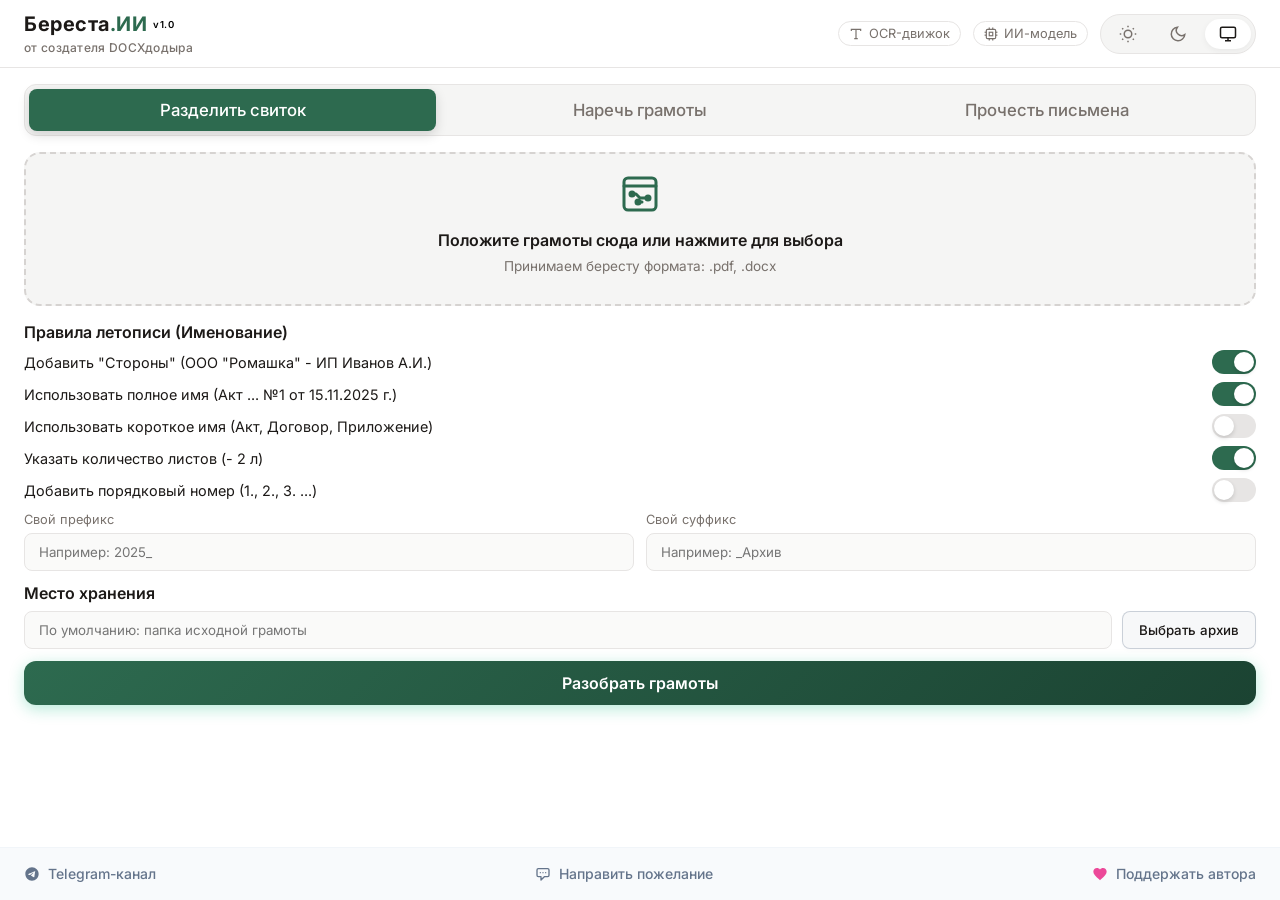
==== commit 81fed762: "Enhance document split logic, fix OCR placeholders, update README" ====
--- a/frontend/index.html
+++ b/frontend/index.html
@@ -4,7 +4,7 @@
 <head>
     <meta charset="UTF-8">
     <meta name="viewport" content="width=device-width, initial-scale=1.0">
-    <title>Береста.ИИ</title>
+    <title>Береста.ИИ v1.0</title>
     <script src="https://cdnjs.cloudflare.com/ajax/libs/qrcodejs/1.0.0/qrcode.min.js"></script>
     <link href="https://fonts.googleapis.com/css2?family=Inter:wght@400;500;600;700&display=swap" rel="stylesheet">
     <link rel="stylesheet" href="styles.css">
@@ -15,7 +15,7 @@
     <div class="app-container">
         <header>
             <div class="logo-area">
-                <h1>Береста<span>.ИИ</span></h1>
+                <h1>Береста<span>.ИИ</span><span class="app-version">v1.0</span></h1>
                 <span class="subtitle">от создателя DOCXдодыра</span>
             </div>
 
@@ -135,11 +135,11 @@
                 <div class="input-group">
                     <div class="input-box">
                         <span>Свой префикс</span>
-                        <input type="text" class="text-input" placeholder="Например: 2025_">
+                        <input type="text" class="text-input" id="opt-prefix" placeholder="Например: 2025_">
                     </div>
                     <div class="input-box">
                         <span>Свой суффикс</span>
-                        <input type="text" class="text-input" placeholder="Например: _Архив">
+                        <input type="text" class="text-input" id="opt-suffix" placeholder="Например: _Архив">
                     </div>
                 </div>
             </div>
@@ -384,7 +384,7 @@
                         требования к ПК (от 2.5 ГБ ОЗУ). Специально адаптирована под русский язык. Работает очень быстро
                         и логично.</p>
                     <div id="model-actions-fast"
-                        style="margin-top: 12px; display: flex; gap: 8px; align-items: center; min-height: 32px;"></div>
+                        style="margin-top: 12px; display: flex; flex-wrap: wrap; gap: 8px; align-items: center; min-height: 32px;"></div>
                 </div>
 
                 <div id="model-card-accurate"
@@ -397,7 +397,7 @@
                     <p style="margin: 0; font-size: 0.85rem; color: var(--text-muted); line-height: 1.4;">Идеальное
                         следование правилам и иерархии, высочайшее качество. <b>Требует от 2.5 ГБ ОЗУ</b>, отличный баланс скорости и ума.</p>
                     <div id="model-actions-accurate"
-                        style="margin-top: 12px; display: flex; gap: 8px; align-items: center; min-height: 32px;"></div>
+                        style="margin-top: 12px; display: flex; flex-wrap: wrap; gap: 8px; align-items: center; min-height: 32px;"></div>
                 </div>
             </div>
         </div>
@@ -727,29 +727,93 @@
         }
 
         function saveSettings() {
-            const settings = {
-                optParties: document.getElementById('opt-parties').checked,
-                optFullName: document.getElementById('opt-full-name').checked,
-                optShortName: document.getElementById('opt-short-name').checked,
-                optPages: document.getElementById('opt-pages').checked,
-                optNumbering: document.getElementById('opt-numbering').checked,
-                prefix: document.querySelectorAll('.text-input')[0].value,
-                suffix: document.querySelectorAll('.text-input')[1].value,
-                outputDir: document.getElementById('output-dir').value,
-                optExtractSplit: document.getElementById('opt-extract-split').checked,
-                optExtractAi: document.getElementById('opt-extract-ai').checked,
-                optLayoutEngine: document.getElementById('opt-layout-engine').value,
-                optExtractFormats: Array.from(document.querySelectorAll('.format-checkbox:checked')).map(b => b.dataset.format),
-                currentAppMode: currentAppMode,
-                optExtractParties: document.getElementById('opt-extract-parties') ? document.getElementById('opt-extract-parties').checked : true,
-                optExtractFullName: document.getElementById('opt-extract-full-name') ? document.getElementById('opt-extract-full-name').checked : true,
-                optExtractShortName: document.getElementById('opt-extract-short-name') ? document.getElementById('opt-extract-short-name').checked : false,
-                optExtractPages: document.getElementById('opt-extract-pages') ? document.getElementById('opt-extract-pages').checked : true,
-                optExtractNumbering: document.getElementById('opt-extract-numbering') ? document.getElementById('opt-extract-numbering').checked : false,
-                extractPrefix: document.getElementById('extract-prefix') ? document.getElementById('extract-prefix').value : "",
-                extractSuffix: document.getElementById('extract-suffix') ? document.getElementById('extract-suffix').value : ""
-            };
+            let settings = {};
+            const saved = localStorage.getItem('beresta-settings');
+            if (saved) {
+                try {
+                    settings = JSON.parse(saved);
+                } catch(e) {}
+            }
+            
+            // Shared settings
+            settings.currentAppMode = currentAppMode;
+            settings.outputDir = document.getElementById('output-dir').value;
+            settings.optLayoutEngine = document.getElementById('opt-layout-engine').value;
+            
+            // Ensure section objects exist
+            if (!settings.split) settings.split = {};
+            if (!settings.rename) settings.rename = {};
+            if (!settings.extract) settings.extract = {};
+            
+            // Read active panel fields based on currentAppMode
+            if (currentAppMode === 'split') {
+                settings.split.optParties = document.getElementById('opt-parties').checked;
+                settings.split.optFullName = document.getElementById('opt-full-name').checked;
+                settings.split.optShortName = document.getElementById('opt-short-name').checked;
+                settings.split.optPages = document.getElementById('opt-pages').checked;
+                settings.split.optNumbering = document.getElementById('opt-numbering').checked;
+                settings.split.prefix = document.getElementById('opt-prefix').value;
+                settings.split.suffix = document.getElementById('opt-suffix').value;
+            } else if (currentAppMode === 'rename') {
+                settings.rename.optParties = document.getElementById('opt-parties').checked;
+                settings.rename.optFullName = document.getElementById('opt-full-name').checked;
+                settings.rename.optShortName = document.getElementById('opt-short-name').checked;
+                settings.rename.optPages = document.getElementById('opt-pages').checked;
+                settings.rename.optNumbering = document.getElementById('opt-numbering').checked;
+                settings.rename.prefix = document.getElementById('opt-prefix').value;
+                settings.rename.suffix = document.getElementById('opt-suffix').value;
+            } else if (currentAppMode === 'extract') {
+                settings.extract.optExtractSplit = document.getElementById('opt-extract-split').checked;
+                settings.extract.optExtractAi = document.getElementById('opt-extract-ai').checked;
+                settings.extract.optExtractParties = document.getElementById('opt-extract-parties') ? document.getElementById('opt-extract-parties').checked : true;
+                settings.extract.optExtractFullName = document.getElementById('opt-extract-full-name') ? document.getElementById('opt-extract-full-name').checked : true;
+                settings.extract.optExtractShortName = document.getElementById('opt-extract-short-name') ? document.getElementById('opt-extract-short-name').checked : false;
+                settings.extract.optExtractPages = document.getElementById('opt-extract-pages') ? document.getElementById('opt-extract-pages').checked : true;
+                settings.extract.optExtractNumbering = document.getElementById('opt-extract-numbering') ? document.getElementById('opt-extract-numbering').checked : false;
+                settings.extract.extractPrefix = document.getElementById('extract-prefix') ? document.getElementById('extract-prefix').value : "";
+                settings.extract.extractSuffix = document.getElementById('extract-suffix') ? document.getElementById('extract-suffix').value : "";
+                settings.extract.optExtractFormats = Array.from(document.querySelectorAll('.format-checkbox:checked')).map(b => b.dataset.format);
+            }
+            
             localStorage.setItem('beresta-settings', JSON.stringify(settings));
+        }
+
+        function loadModeSettings(mode) {
+            const saved = localStorage.getItem('beresta-settings');
+            if (!saved) return;
+            try {
+                const settings = JSON.parse(saved);
+                if (mode === 'split' || mode === 'rename') {
+                    const section = settings[mode] || {};
+                    document.getElementById('opt-parties').checked = section.optParties !== undefined ? section.optParties : true;
+                    document.getElementById('opt-full-name').checked = section.optFullName !== undefined ? section.optFullName : true;
+                    document.getElementById('opt-short-name').checked = section.optShortName !== undefined ? section.optShortName : false;
+                    document.getElementById('opt-pages').checked = section.optPages !== undefined ? section.optPages : true;
+                    document.getElementById('opt-numbering').checked = section.optNumbering !== undefined ? section.optNumbering : false;
+                    document.getElementById('opt-prefix').value = section.prefix !== undefined ? section.prefix : "";
+                    document.getElementById('opt-suffix').value = section.suffix !== undefined ? section.suffix : "";
+                } else if (mode === 'extract') {
+                    const section = settings.extract || {};
+                    document.getElementById('opt-extract-split').checked = section.optExtractSplit !== undefined ? section.optExtractSplit : true;
+                    document.getElementById('opt-extract-ai').checked = section.optExtractAi !== undefined ? section.optExtractAi : true;
+                    if (document.getElementById('opt-extract-parties')) document.getElementById('opt-extract-parties').checked = section.optExtractParties !== undefined ? section.optExtractParties : true;
+                    if (document.getElementById('opt-extract-full-name')) document.getElementById('opt-extract-full-name').checked = section.optExtractFullName !== undefined ? section.optExtractFullName : true;
+                    if (document.getElementById('opt-extract-short-name')) document.getElementById('opt-extract-short-name').checked = section.optExtractShortName !== undefined ? section.optExtractShortName : false;
+                    if (document.getElementById('opt-extract-pages')) document.getElementById('opt-extract-pages').checked = section.optExtractPages !== undefined ? section.optExtractPages : true;
+                    if (document.getElementById('opt-extract-numbering')) document.getElementById('opt-extract-numbering').checked = section.optExtractNumbering !== undefined ? section.optExtractNumbering : false;
+                    if (document.getElementById('extract-prefix')) document.getElementById('extract-prefix').value = section.extractPrefix !== undefined ? section.extractPrefix : "";
+                    if (document.getElementById('extract-suffix')) document.getElementById('extract-suffix').value = section.extractSuffix !== undefined ? section.extractSuffix : "";
+                    if (section.optExtractFormats !== undefined) {
+                        document.querySelectorAll('.format-checkbox').forEach(b => {
+                            b.checked = section.optExtractFormats.includes(b.dataset.format);
+                        });
+                    }
+                }
+                
+                if (typeof toggleExtractNamingOptions === 'function') toggleExtractNamingOptions();
+            } catch (e) {
+                console.error("Failed to load mode settings", e);
+            }
         }
 
         function loadSettings() {
@@ -758,40 +822,23 @@
                 try {
                     const settings = JSON.parse(saved);
                     if (settings.theme === 'dark') toggleTheme('dark');
-                    if (settings.optParties !== undefined) document.getElementById('opt-parties').checked = settings.optParties;
-                    if (settings.optFullName !== undefined) document.getElementById('opt-full-name').checked = settings.optFullName;
-                    if (settings.optShortName !== undefined) document.getElementById('opt-short-name').checked = settings.optShortName;
-                    if (settings.optPages !== undefined) document.getElementById('opt-pages').checked = settings.optPages;
-                    if (settings.optNumbering !== undefined) document.getElementById('opt-numbering').checked = settings.optNumbering;
-                    if (settings.prefix !== undefined) document.querySelectorAll('.text-input')[0].value = settings.prefix;
-                    if (settings.suffix !== undefined) document.querySelectorAll('.text-input')[1].value = settings.suffix;
                     if (settings.outputDir !== undefined) document.getElementById('output-dir').value = settings.outputDir;
-                    if (settings.optExtractSplit !== undefined) document.getElementById('opt-extract-split').checked = settings.optExtractSplit;
-                    if (settings.optExtractAi !== undefined) document.getElementById('opt-extract-ai').checked = settings.optExtractAi;
                     if (settings.optLayoutEngine !== undefined) {
                         document.getElementById('opt-layout-engine').value = settings.optLayoutEngine;
                         const layoutRadio = document.getElementById('layout-radio-' + settings.optLayoutEngine);
                         if (layoutRadio) layoutRadio.checked = true;
                         if (currentAppMode === 'extract') checkLayoutEngine();
                     }
-                    if (settings.optExtractFormats !== undefined) {
-                        document.querySelectorAll('.format-checkbox').forEach(b => {
-                            b.checked = settings.optExtractFormats.includes(b.dataset.format);
-                        });
-                    }
-                    if (settings.optExtractParties !== undefined && document.getElementById('opt-extract-parties')) document.getElementById('opt-extract-parties').checked = settings.optExtractParties;
-                    if (settings.optExtractFullName !== undefined && document.getElementById('opt-extract-full-name')) document.getElementById('opt-extract-full-name').checked = settings.optExtractFullName;
-                    if (settings.optExtractShortName !== undefined && document.getElementById('opt-extract-short-name')) document.getElementById('opt-extract-short-name').checked = settings.optExtractShortName;
-                    if (settings.optExtractPages !== undefined && document.getElementById('opt-extract-pages')) document.getElementById('opt-extract-pages').checked = settings.optExtractPages;
-                    if (settings.optExtractNumbering !== undefined && document.getElementById('opt-extract-numbering')) document.getElementById('opt-extract-numbering').checked = settings.optExtractNumbering;
-                    if (settings.extractPrefix !== undefined && document.getElementById('extract-prefix')) document.getElementById('extract-prefix').value = settings.extractPrefix;
-                    if (settings.extractSuffix !== undefined && document.getElementById('extract-suffix')) document.getElementById('extract-suffix').value = settings.extractSuffix;
-                    
-                    if (typeof toggleExtractNamingOptions === 'function') toggleExtractNamingOptions();
                     
                     if (settings.currentAppMode) {
-                        const btn = document.getElementById('mode-btn-' + settings.currentAppMode);
-                        if (btn) setTimeout(() => setMode(settings.currentAppMode, btn), 50);
+                        currentAppMode = settings.currentAppMode;
+                    }
+                    
+                    loadModeSettings(currentAppMode);
+                    
+                    const btn = document.getElementById('mode-btn-' + currentAppMode);
+                    if (btn) {
+                        setTimeout(() => setMode(currentAppMode, btn, true), 50);
                     }
                 } catch (e) {
                     console.error("Failed to load settings", e);
@@ -809,8 +856,8 @@
                 document.getElementById('opt-short-name'),
                 document.getElementById('opt-pages'),
                 document.getElementById('opt-numbering'),
-                document.querySelectorAll('.text-input')[0],
-                document.querySelectorAll('.text-input')[1],
+                document.getElementById('opt-prefix'),
+                document.getElementById('opt-suffix'),
                 document.getElementById('output-dir'),
                 document.getElementById('opt-extract-split'),
                 document.getElementById('opt-extract-ai'),
@@ -846,9 +893,17 @@
 
         let currentAppMode = 'split';
 
-        function setMode(mode, btnElement) {
+        function setMode(mode, btnElement, isLoading = false) {
+            if (!isLoading) {
+                saveSettings();
+            }
+            
             currentAppMode = mode;
-            saveSettings();
+            
+            if (!isLoading) {
+                loadModeSettings(mode);
+            }
+            
             document.querySelectorAll('.mode-btn').forEach(btn => btn.classList.remove('active'));
             btnElement.classList.add('active');
             
@@ -892,6 +947,12 @@
                     dropzoneFormats.innerText = "Принимаем бересту: .pdf, .docx";
                 }
             }
+            
+            triggerAllAutoNames();
+            
+            if (!isLoading) {
+                saveSettings();
+            }
         }
 
         // --- PYWEBVIEW INTEGRATION ---
@@ -945,8 +1006,8 @@
                         card.style.borderColor = 'var(--border-color)';
                         card.style.background = 'var(--container-bg)';
                         actionsDiv.innerHTML = `
-                            <button class="btn-primary" style="padding: 6px 12px; font-size: 0.8rem; border-radius: 6px;" onclick="setActiveModel('${mType}')">Сделать активной</button>
-                            <button class="btn-outline" style="padding: 6px 12px; font-size: 0.8rem; color: #ef4444; border-color: #ef4444; border-radius: 6px;" onclick="doDeleteModel('${mType}')">Удалить</button>
+                            <button class="btn-primary" style="padding: 6px 12px; font-size: 0.8rem; border-radius: 6px; flex: 1;" onclick="setActiveModel('${mType}')">Сделать активной</button>
+                            <button class="btn-outline" style="padding: 6px 12px; font-size: 0.8rem; color: #ef4444; border-color: #ef4444; border-radius: 6px; flex: 1;" onclick="doDeleteModel('${mType}')">Удалить</button>
                         `;
                     } else {
                         card.style.borderColor = 'var(--border-color)';
@@ -1175,11 +1236,11 @@
                 alert("Система уже обрабатывает файлы!");
                 return;
             }
-            isProcessing = true;
             if (selectedFiles.length === 0) {
                 alert("Сначала выберите грамоты (PDF)!");
                 return;
             }
+            isProcessing = true;
 
             const btn = document.getElementById('action-btn');
             const progressContainer = document.getElementById('progress-container');
@@ -1290,8 +1351,8 @@
                 let addParties = document.getElementById('opt-parties').checked;
                 let addPages = document.getElementById('opt-pages').checked;
                 let isFullName = document.getElementById('opt-full-name').checked;
-                let prefix = document.querySelectorAll('.text-input')[0].value.trim();
-                let suffix = document.querySelectorAll('.text-input')[1].value.trim();
+                let prefix = document.getElementById('opt-prefix').value.trim();
+                let suffix = document.getElementById('opt-suffix').value.trim();
                 
                 if (currentAppMode === 'extract') {
                     addParties = document.getElementById('opt-extract-parties').checked;
@@ -1336,6 +1397,7 @@
                     <td style="white-space: nowrap;">
                         <span class="pages-badge">${item.start_page}${item.end_page !== item.start_page ? '–' + item.end_page : ''}</span>
                         <button class="btn-action" onclick="openPreview(${item.start_page}, '${item.parties ? item.parties.replace(/'/g, "\\'") : ''}', '${isFullName ? item.full_name : item.short_name}', ${index})" title="Просмотр страницы">🔍</button>
+                        ${item.start_page !== item.end_page ? `<button class="btn-action" onclick="promptSplitDocument(${index})" title="Разделить документ">✂️</button>` : ''}
                     </td>
                     <td colspan="4" class="merge-container-cell" style="padding: 0;">
                         <div class="fields-wrapper hide-on-merge" style="display: flex; gap: 8px; padding: 10px 12px; width: 100%;">
@@ -1398,8 +1460,8 @@
             let isFullName = document.getElementById('opt-full-name').checked;
             let isShortName = document.getElementById('opt-short-name').checked;
             let addNumbering = document.getElementById('opt-numbering').checked;
-            let prefix = document.querySelectorAll('.text-input')[0].value.trim();
-            let suffix = document.querySelectorAll('.text-input')[1].value.trim();
+            let prefix = document.getElementById('opt-prefix').value.trim();
+            let suffix = document.getElementById('opt-suffix').value.trim();
 
             if (currentAppMode === 'extract') {
                 addParties = document.getElementById('opt-extract-parties').checked;
@@ -1473,6 +1535,79 @@
             item.isMerged = !item.isMerged;
 
             // Re-render the whole table to reflect merged states easily
+            renderPreviewTable(previewData);
+        }
+
+        async function promptSplitDocument(index) {
+            const item = previewData[index];
+            if (!item || item.start_page === item.end_page) return;
+
+            const defaultSplit = Math.min(item.start_page + 1, item.end_page);
+            const promptMsg = `Разделить документ (страницы ${item.start_page}-${item.end_page}).\nУкажите страницу, с которой начнется новый документ:`;
+            const result = prompt(promptMsg, defaultSplit);
+            
+            if (result === null) return; // User cancelled
+            
+            const splitPage = parseInt(result.trim(), 10);
+            if (isNaN(splitPage) || splitPage <= item.start_page || splitPage > item.end_page) {
+                alert(`Некорректный номер страницы. Пожалуйста, укажите число от ${item.start_page + 1} до ${item.end_page}.`);
+                return;
+            }
+
+            const originalEndPage = item.end_page;
+            const originalStartPage = item.start_page;
+            
+            // Adjust current item (Part 1)
+            item.end_page = splitPage - 1;
+            item.actual_page_count = item.end_page - item.start_page + 1;
+            item.isManualEdit = false;
+            item.new_name = ""; // Will be regenerated
+
+            // Split the text
+            let text1 = "";
+            let text2 = "";
+            if (item.text) {
+                const pageTexts = item.text.split('\n\n');
+                const totalPages = originalEndPage - originalStartPage + 1;
+                if (pageTexts.length === totalPages) {
+                    text1 = pageTexts.slice(0, splitPage - originalStartPage).join('\n\n');
+                    text2 = pageTexts.slice(splitPage - originalStartPage).join('\n\n');
+                } else {
+                    const ratio = (splitPage - originalStartPage) / totalPages;
+                    const splitIndex = Math.floor(pageTexts.length * ratio);
+                    text1 = pageTexts.slice(0, splitIndex).join('\n\n');
+                    text2 = pageTexts.slice(splitIndex).join('\n\n');
+                }
+            }
+            item.text = text1;
+
+            // Create Part 2
+            const part2 = JSON.parse(JSON.stringify(item));
+            part2.start_page = splitPage;
+            part2.end_page = originalEndPage;
+            part2.actual_page_count = part2.end_page - part2.start_page + 1;
+            part2.isManualEdit = false;
+            part2.new_name = "";
+            part2.text = text2;
+            part2.isMerged = false;
+            part2.image_b64 = ""; // Reset image so we can fetch the correct one
+            
+            // We fetch the base64 image for the new page from the backend!
+            if (window.pywebview && item.original_file) {
+                try {
+                    const b64 = await pywebview.api.get_page_image(item.original_file, splitPage);
+                    if (b64) {
+                        part2.image_b64 = b64;
+                    }
+                } catch (e) {
+                    console.error("Failed to fetch image for split page:", e);
+                }
+            }
+
+            // Insert part2 right after the current item
+            previewData.splice(index + 1, 0, part2);
+
+            // Re-render table
             renderPreviewTable(previewData);
         }
 
--- a/frontend/styles.css
+++ b/frontend/styles.css
@@ -119,6 +119,17 @@
             color: var(--accent);
         }
 
+        .app-version {
+            font-size: 0.6rem;
+            color: #000000;
+            margin-left: 6px;
+            font-weight: 600;
+        }
+
+        [data-theme="dark"] .app-version {
+            color: #ffffff;
+        }
+
         .theme-segmented-control {
             display: flex;
             background-color: var(--theme-switch-bg);
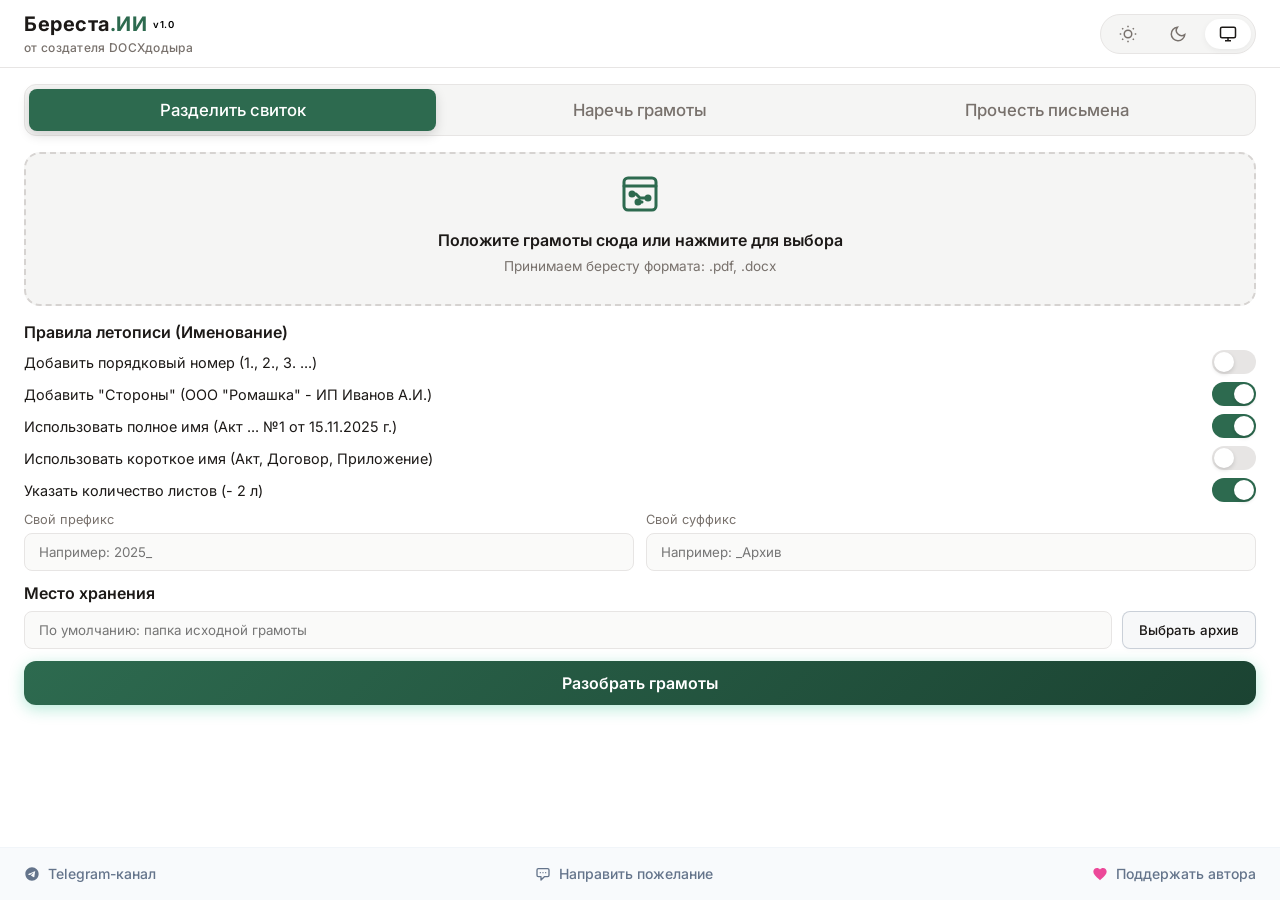
==== commit 068372bb: "Fix signature page false splits, optimize application naming, update UI progress percentage/timer, a" ====
--- a/frontend/index.html
+++ b/frontend/index.html
@@ -20,33 +20,6 @@
             </div>
 
             <div class="header-actions" style="display: flex; gap: 12px; align-items: center;">
-                <button onclick="manageOcr()" title="Настройки распознавания текста"
-                    style="background: none; border: 1px solid var(--border-color); color: var(--text-muted); padding: 4px 10px; border-radius: 20px; font-size: 0.8rem; cursor: pointer; display: flex; align-items: center; gap: 6px; transition: var(--transition);"
-                    onmouseover="this.style.borderColor='var(--accent)'; this.style.color='var(--accent)';"
-                    onmouseout="this.style.borderColor='var(--border-color)'; this.style.color='var(--text-muted)';">
-                    <svg viewBox="0 0 24 24" fill="none" stroke="currentColor" stroke-width="2"
-                        style="width: 14px; height: 14px;">
-                        <path d="M4 7V4h16v3M9 20h6M12 4v16" />
-                    </svg> OCR-движок
-                </button>
-                <button onclick="manageModel()" title="Управление нейросетью"
-                    style="background: none; border: 1px solid var(--border-color); color: var(--text-muted); padding: 4px 10px; border-radius: 20px; font-size: 0.8rem; cursor: pointer; display: flex; align-items: center; gap: 6px; transition: var(--transition);"
-                    onmouseover="this.style.borderColor='var(--accent)'; this.style.color='var(--accent)';"
-                    onmouseout="this.style.borderColor='var(--border-color)'; this.style.color='var(--text-muted)';">
-                    <svg viewBox="0 0 24 24" fill="none" stroke="currentColor" stroke-width="2"
-                        style="width: 14px; height: 14px;">
-                        <rect x="4" y="4" width="16" height="16" rx="2" ry="2" />
-                        <rect x="9" y="9" width="6" height="6" />
-                        <line x1="9" y1="1" x2="9" y2="4" />
-                        <line x1="15" y1="1" x2="15" y2="4" />
-                        <line x1="9" y1="20" x2="9" y2="23" />
-                        <line x1="15" y1="20" x2="15" y2="23" />
-                        <line x1="20" y1="9" x2="23" y2="9" />
-                        <line x1="20" y1="14" x2="23" y2="14" />
-                        <line x1="1" y1="9" x2="4" y2="9" />
-                        <line x1="1" y1="14" x2="4" y2="14" />
-                    </svg> ИИ-модель
-                </button>
                 <div class="theme-segmented-control">
                     <button class="theme-btn" data-theme-val="light" onclick="setTheme('light')" title="Светлая">
                         <svg viewBox="0 0 24 24" fill="none" stroke="currentColor" stroke-width="2">
@@ -107,6 +80,11 @@
             <div class="settings-panel" id="settings-rename">
                 <h3>Правила летописи (Именование)</h3>
                 <label class="toggle-label">
+                    <span>Добавить порядковый номер (1., 2., 3. ...)</span>
+                    <input type="checkbox" id="opt-numbering" onchange="triggerAllAutoNames()">
+                    <div class="toggle-slider"></div>
+                </label>
+                <label class="toggle-label">
                     <span>Добавить "Стороны" (ООО "Ромашка" - ИП Иванов А.И.)</span>
                     <input type="checkbox" id="opt-parties" checked>
                     <div class="toggle-slider"></div>
@@ -124,11 +102,6 @@
                 <label class="toggle-label">
                     <span>Указать количество листов (- 2 л)</span>
                     <input type="checkbox" id="opt-pages" checked>
-                    <div class="toggle-slider"></div>
-                </label>
-                <label class="toggle-label">
-                    <span>Добавить порядковый номер (1., 2., 3. ...)</span>
-                    <input type="checkbox" id="opt-numbering" onchange="triggerAllAutoNames()">
                     <div class="toggle-slider"></div>
                 </label>
 
@@ -176,6 +149,11 @@
                 
                 <div id="extract-naming-options" style="margin-top: 10px; margin-bottom: 15px; margin-left: 10px; padding-left: 10px; border-left: 2px solid var(--border-color); transition: all 0.3s;">
                     <label class="toggle-label">
+                        <span>Добавить порядковый номер (1., 2., 3. ...)</span>
+                        <input type="checkbox" id="opt-extract-numbering" onchange="triggerAllAutoNames(); saveSettings();">
+                        <div class="toggle-slider"></div>
+                    </label>
+                    <label class="toggle-label">
                         <span>Добавить "Стороны" (ООО "Ромашка" - ИП Иванов А.И.)</span>
                         <input type="checkbox" id="opt-extract-parties" checked onchange="triggerAllAutoNames(); saveSettings();">
                         <div class="toggle-slider"></div>
@@ -195,11 +173,6 @@
                         <input type="checkbox" id="opt-extract-pages" checked onchange="triggerAllAutoNames(); saveSettings();">
                         <div class="toggle-slider"></div>
                     </label>
-                    <label class="toggle-label">
-                        <span>Добавить порядковый номер (1., 2., 3. ...)</span>
-                        <input type="checkbox" id="opt-extract-numbering" onchange="triggerAllAutoNames(); saveSettings();">
-                        <div class="toggle-slider"></div>
-                    </label>
                     <div class="input-group">
                         <div class="input-box">
                             <span>Свой префикс</span>
@@ -232,7 +205,14 @@
 
             <!-- Анимация загрузки -->
             <div class="progress-container" id="progress-container">
-                <div class="progress-text" id="progress-text">Расшифровка бересты...</div>
+                <div class="progress-header">
+                    <div class="progress-text" id="progress-text">Расшифровка бересты...</div>
+                    <div class="progress-stats">
+                        <span id="progress-percent">0%</span>
+                        <span style="opacity: 0.5;">|</span>
+                        <span id="progress-timer">00:00</span>
+                    </div>
+                </div>
                 <div class="branch-track">
                     <div class="branch-fill" id="branch-fill">
                         <!-- SVG Листик -->
@@ -257,10 +237,6 @@
                     </div>
                 </header>
                 <div class="main-layout" style="display:flex; flex:1; overflow:hidden;">
-                    <aside class="preview-sidebar">
-                        <h3>Превью страниц</h3>
-                        <div class="page-thumbnail-container" id="preview-thumbnails"></div>
-                    </aside>
                     <main class="table-area">
                         <table class="doc-table" id="preview-table">
                             <thead>
@@ -358,122 +334,25 @@
         </footer>
     </div>
 
-    <!-- Модальное окно выбора нейросети -->
-    <div id="model-select-overlay" class="hidden opacity-0 transition-all duration-300" onclick="closeModelManager()"
+    <!-- Модальное окно загрузки зависимостей и ИИ-моделей -->
+    <div id="dependencies-download-overlay" class="hidden opacity-0 transition-all duration-300"
         style="position: fixed; inset: 0; background: rgba(0,0,0,0.6); backdrop-filter: blur(4px); z-index: 2000; align-items: center; justify-content: center; display: none;">
-        <div class="scale-95 transition-all duration-300" onclick="event.stopPropagation()"
-            style="background: var(--modal-bg); backdrop-filter: blur(20px); -webkit-backdrop-filter: blur(20px); padding: 32px; border-radius: 16px; max-width: 500px; width: 90%; box-shadow: var(--shadow); border: 1px solid var(--border-color);">
-            <div style="display: flex; justify-content: space-between; align-items: center; margin-bottom: 12px;">
-                <h3 style="margin: 0; color: var(--text-main); font-size: 1.25rem;">Управление ИИ-моделями</h3>
-                <button id="close-model-btn" onclick="closeModelManager()"
-                    style="background: none; border: none; font-size: 1.2rem; cursor: pointer; color: var(--text-muted); transition: color 0.2s;">✖</button>
+        <div class="scale-95 transition-all duration-300"
+            style="background: var(--modal-bg); backdrop-filter: blur(20px); -webkit-backdrop-filter: blur(20px); padding: 32px; border-radius: 16px; max-width: 500px; width: 90%; box-shadow: var(--shadow); border: 1px solid var(--border-color); max-height: 90vh; overflow-y: auto; text-align: center;">
+            <h3 style="margin: 0 0 16px 0; color: var(--text-main); font-size: 1.25rem;">Необходима установка компонентов</h3>
+            <p id="dependencies-message" style="font-size: 0.95rem; color: var(--text-muted); margin-bottom: 16px; line-height: 1.6;">
+                Для работы программы необходимо скачать недостающие компоненты.
+            </p>
+            <div id="dependencies-list" style="text-align: left; background: rgba(0,0,0,0.2); padding: 14px 18px; border-radius: 12px; margin-bottom: 24px; font-size: 0.9rem; color: var(--text-main); border: 1px solid var(--border-color); display: inline-block; width: 100%; box-sizing: border-box;">
             </div>
-            <p style="font-size: 0.9rem; color: var(--text-muted); margin-bottom: 20px; line-height: 1.5;">Программе
-                необходимо скачать нейросеть для умного распознавания документов. Вы можете установить обе и
-                переключаться между ними.</p>
-
-            <div style="display: flex; flex-direction: column; gap: 16px;">
-                <div id="model-card-fast"
-                    style="border: 1px solid var(--border-color); border-radius: 12px; padding: 16px; background: var(--container-bg); transition: all 0.2s;">
-                    <h4
-                        style="margin: 0 0 8px 0; color: var(--text-main); display: flex; align-items: center; gap: 8px;">
-                        QVikhr 4B <span
-                            style="font-size: 11px; background: var(--theme-switch-bg); padding: 2px 6px; border-radius: 4px; color: var(--text-muted);">~2.5
-                            ГБ</span></h4>
-                    <p style="margin: 0; font-size: 0.85rem; color: var(--text-muted); line-height: 1.4;">Низкие
-                        требования к ПК (от 2.5 ГБ ОЗУ). Специально адаптирована под русский язык. Работает очень быстро
-                        и логично.</p>
-                    <div id="model-actions-fast"
-                        style="margin-top: 12px; display: flex; flex-wrap: wrap; gap: 8px; align-items: center; min-height: 32px;"></div>
-                </div>
-
-                <div id="model-card-accurate"
-                    style="border: 1px solid var(--border-color); border-radius: 12px; padding: 16px; background: var(--container-bg); transition: all 0.2s;">
-                    <h4
-                        style="margin: 0 0 8px 0; color: var(--text-main); display: flex; align-items: center; gap: 8px;">
-                        Saiga Qwen 4B <span
-                            style="font-size: 11px; background: var(--theme-switch-bg); padding: 2px 6px; border-radius: 4px; color: var(--text-muted);">~2.5
-                            ГБ</span></h4>
-                    <p style="margin: 0; font-size: 0.85rem; color: var(--text-muted); line-height: 1.4;">Идеальное
-                        следование правилам и иерархии, высочайшее качество. <b>Требует от 2.5 ГБ ОЗУ</b>, отличный баланс скорости и ума.</p>
-                    <div id="model-actions-accurate"
-                        style="margin-top: 12px; display: flex; flex-wrap: wrap; gap: 8px; align-items: center; min-height: 32px;"></div>
-                </div>
+            <div style="display: flex; gap: 12px; justify-content: center; margin-top: 20px;">
+                <button class="btn-primary" onclick="confirmDownloadDependencies()" style="flex: 1; max-width: 140px; margin: 0; padding: 10px 24px; justify-content: center;">Скачать</button>
+                <button class="btn-outline" onclick="cancelDownloadDependencies()" style="flex: 1; max-width: 140px; margin: 0; padding: 10px 24px;">Отмена</button>
             </div>
         </div>
     </div>
 
-    <!-- Модальное окно выбора OCR -->
-    <div id="ocr-select-overlay" class="hidden opacity-0 transition-all duration-300"
-        style="position: fixed; inset: 0; background: rgba(0,0,0,0.6); backdrop-filter: blur(4px); z-index: 2000; align-items: center; justify-content: center; display: none;"
-        onclick="if(event.target === this) closeOcrManager()">
-        <div class="scale-95 transition-all duration-300"
-            style="background: var(--modal-bg); backdrop-filter: blur(20px); -webkit-backdrop-filter: blur(20px); padding: 32px; border-radius: 16px; max-width: 600px; width: 95%; box-shadow: var(--shadow); border: 1px solid var(--border-color); max-height: 90vh; overflow-y: auto;">
-            <div style="display: flex; justify-content: space-between; align-items: center; margin-bottom: 12px;">
-                <h3 style="margin: 0; color: var(--text-main); font-size: 1.25rem;">Движки извлечения текста
-                </h3>
-                <button onclick="closeOcrManager()"
-                    style="background: none; border: none; font-size: 1.2rem; cursor: pointer; color: var(--text-muted); transition: color 0.2s;">✖</button>
-            </div>
-            <p style="font-size: 0.9rem; color: var(--text-muted); margin-bottom: 20px; line-height: 1.5;">Настройте алгоритмы, которые будут читать текст и воссоздавать таблицы из ваших сканов.</p>
-
-            <div style="display: flex; flex-direction: column; gap: 12px;">
-                
-                <div style="border: 1px solid var(--border-color); padding: 16px; border-radius: 12px; display: flex; flex-direction: column; gap: 12px; transition: var(--transition);" id="ocr-container-paddleocr">
-                    <label style="cursor: pointer; display: flex; align-items: flex-start; gap: 12px;" onclick="setOcrEngine('paddleocr')">
-                        <input type="radio" name="ocr_engine" value="paddleocr" id="ocr-radio-paddleocr" checked style="margin-top: 4px; accent-color: var(--accent); transform: scale(1.2);">
-                        <div>
-                            <div style="font-weight: 600; font-size: 1.05rem; margin-bottom: 4px; color: var(--text-main);">
-                                PaddleOCR <span style="font-size: 0.75rem; background: var(--border-color); padding: 2px 6px; border-radius: 4px; margin-left: 6px;">По умолчанию</span></div>
-                            <div style="font-size: 0.85rem; color: var(--text-muted); line-height: 1.4;">Мощная нейросеть. Читает фото со смартфона, кривые сканы. Отличная скорость и точность, но без сохранения таблиц.</div>
-                        </div>
-                    </label>
-                    <button id="btn-download-paddle" onclick="downloadPaddleOCR()" class="btn-outline" style="width: 100%; margin-top: 4px;">Скачать (~150 МБ)</button>
-                    <div id="paddle-downloaded-mark" style="display: none; color: var(--accent); font-size: 0.85rem; font-weight: 500; align-items: center; gap: 6px;">
-                        <svg width="16" height="16" fill="none" stroke="currentColor" viewBox="0 0 24 24"><path stroke-linecap="round" stroke-linejoin="round" stroke-width="2" d="M5 13l4 4L19 7"></path></svg> Модель скачана и готова
-                    </div>
-                </div>
-
-                <div style="border: 1px solid var(--border-color); padding: 16px; border-radius: 12px; display: flex; flex-direction: column; gap: 12px; transition: var(--transition);" id="ocr-container-docling">
-                    <label style="cursor: pointer; display: flex; align-items: flex-start; gap: 12px;" onclick="setOcrEngine('docling')">
-                        <input type="radio" name="ocr_engine" value="docling" id="ocr-radio-docling" style="margin-top: 4px; accent-color: var(--accent); transform: scale(1.2);">
-                        <div>
-                            <div style="font-weight: 600; font-size: 1.05rem; margin-bottom: 4px; color: var(--text-main);">Docling <span style="font-size: 0.75rem; background: rgba(16, 185, 129, 0.1); color: var(--accent); padding: 2px 6px; border-radius: 4px; margin-left: 6px;">Рекомендуется</span></div>
-                            <div style="font-size: 0.85rem; color: var(--text-muted); line-height: 1.4;">Самая мощная модель от IBM. Идеально читает текст и переносит сложную структуру, стили и многостраничные таблицы.</div>
-                        </div>
-                    </label>
-                    <button id="btn-download-docling" onclick="downloadDocling()" class="btn-outline" style="width: 100%; margin-top: 4px;">Скачать (~3 ГБ)</button>
-                    <div id="docling-status-mark" style="display: none; color: var(--accent); font-size: 0.85rem; font-weight: 500; align-items: center; gap: 6px;"></div>
-                </div>
-
-                <div style="border: 1px solid var(--border-color); padding: 16px; border-radius: 12px; display: flex; flex-direction: column; gap: 12px; transition: var(--transition);" id="ocr-container-tesseract">
-                    <label style="cursor: pointer; display: flex; align-items: flex-start; gap: 12px;" onclick="setOcrEngine('tesseract')">
-                        <input type="radio" name="ocr_engine" value="tesseract" id="ocr-radio-tesseract" style="margin-top: 4px; accent-color: var(--accent); transform: scale(1.2);">
-                        <div>
-                            <div style="font-weight: 600; font-size: 1.05rem; margin-bottom: 4px; color: var(--text-main);">
-                                Tesseract OCR <span style="font-size: 0.75rem; background: var(--border-color); padding: 2px 6px; border-radius: 4px; margin-left: 6px;">~40 МБ</span></div>
-                            <div style="font-size: 0.85rem; color: var(--text-muted); line-height: 1.4;">Классический движок. Хорошо справляется с чистыми сканами и документами с хорошим качеством.</div>
-                        </div>
-                    </label>
-                    <button id="btn-download-tesseract" onclick="downloadTesseract()" class="btn-outline" style="width: 100%; margin-top: 4px;">Скачать (~40 МБ)</button>
-                    <div id="tesseract-downloaded-mark" style="display: none; color: var(--accent); font-size: 0.85rem; font-weight: 500; align-items: center; gap: 6px;">
-                        <svg width="16" height="16" fill="none" stroke="currentColor" viewBox="0 0 24 24"><path stroke-linecap="round" stroke-linejoin="round" stroke-width="2" d="M5 13l4 4L19 7"></path></svg> Модель скачана и готова
-                    </div>
-                </div>
-
-                <label style="border: 1px solid var(--border-color); padding: 16px; border-radius: 12px; cursor: pointer; display: none; align-items: flex-start; gap: 12px; transition: var(--transition);" id="ocr-label-applevision" onclick="setOcrEngine('applevision')">
-                    <input type="radio" name="ocr_engine" value="applevision" style="margin-top: 4px; accent-color: var(--accent); transform: scale(1.2);">
-                    <div>
-                        <div style="font-weight: 600; font-size: 1.05rem; margin-bottom: 4px; color: var(--text-main);">Apple Vision <span style="font-size: 0.75rem; background: rgba(16, 185, 129, 0.1); color: var(--accent); padding: 2px 6px; border-radius: 4px; margin-left: 6px;">Встроено (только для Mac)</span></div>
-                        <div style="font-size: 0.85rem; color: var(--text-muted); line-height: 1.4;">Встроенная нейросеть Apple. Работает моментально, идеально распознает любой текст и фото.</div>
-                    </div>
-                </label>
-            </div>
-
-            <button class="btn-primary" style="width: 100%; margin-top: 24px; padding: 12px; border-radius: 8px;"
-                onclick="closeOcrManager()">Сохранить настройки</button>
-        </div>
-    </div>
+
 
     <!-- Модальное окно поддержки -->
     <div id="support-overlay" class="hidden opacity-0 transition-all"
@@ -593,138 +472,20 @@
             toggleExtractNamingOptions();
         });
 
-        function setOcrEngine(engine) {
-            // Update UI styles
-            const containers = {
-                'tesseract': document.getElementById('ocr-container-tesseract'),
-                'paddleocr': document.getElementById('ocr-container-paddleocr'),
-                'docling': document.getElementById('ocr-container-docling'),
-                'applevision': document.getElementById('ocr-label-applevision')
-            };
-
-            for (const [key, el] of Object.entries(containers)) {
-                if (el) {
-                    el.style.borderColor = engine === key ? 'var(--accent)' : 'var(--border-color)';
-                    el.style.background = 'transparent';
-                    
-                    if (engine === key) {
-                        const isDark = document.documentElement.getAttribute('data-theme') === 'dark';
-                        el.style.background = isDark ? 'rgba(245, 158, 11, 0.05)' : 'rgba(45, 106, 79, 0.05)';
-                        
-                        let rdo = document.getElementById(`ocr-radio-${key}`);
-                        if(rdo) rdo.checked = true;
-                    }
-                }
-            }
-
-            // Sync with backend
-            if (window.pywebview) {
-                pywebview.api.set_ocr_engine(engine);
-            }
-        }
+
 
         window.addEventListener('pywebviewready', function () {
-            // Check if model exists
-            pywebview.api.check_model().then(exists => {
-                if (!exists) {
-                    manageModel(true);
+            // Check if all dependencies exist
+            pywebview.api.get_missing_dependencies().then(missing => {
+                if (missing && missing.length > 0) {
+                    showDependenciesOverlay(missing);
                 }
             });
-            // Show Apple Vision if Mac
-            pywebview.api.get_os_info().then(os => {
-                if (os === 'darwin') {
-                    document.getElementById('ocr-label-applevision').style.display = 'flex';
-                }
-            });
-            // Sync initial OCR engine state from backend
-            pywebview.api.get_ocr_engine().then(engine => {
-                if (engine) {
-                    let rdo = document.querySelector(`input[name="ocr_engine"][value="${engine}"]`);
-                    if (rdo) rdo.checked = true;
-                    setOcrEngine(engine);
-                }
-            });
-            window.checkOcrStatus();
         });
 
-        window.checkOcrStatus = function() {
-            if (window.pywebview) {
-                if (pywebview.api.check_paddleocr) {
-                    pywebview.api.check_paddleocr().then(exists => {
-                        const btn = document.getElementById('btn-download-paddle');
-                        const mark = document.getElementById('paddle-downloaded-mark');
-                        if (exists) {
-                            if(btn) btn.style.display = 'none';
-                            if(mark) mark.style.display = 'flex';
-                        } else {
-                            if(btn) btn.style.display = 'block';
-                            if(mark) mark.style.display = 'none';
-                        }
-                    });
-                }
-                if (pywebview.api.check_tesseract) {
-                    pywebview.api.check_tesseract().then(exists => {
-                        const btn = document.getElementById('btn-download-tesseract');
-                        const mark = document.getElementById('tesseract-downloaded-mark');
-                        if (exists) {
-                            if(btn) btn.style.display = 'none';
-                            if(mark) mark.style.display = 'flex';
-                        } else {
-                            if(btn) btn.style.display = 'block';
-                            if(mark) mark.style.display = 'none';
-                        }
-                    });
-                }
-            }
-        };
-
-        function downloadPaddleOCR() {
-            closeOcrManager();
-            document.getElementById('progress-container').style.display = 'block';
-            document.getElementById('action-btn').style.display = 'none';
-            document.getElementById('progress-text').innerText = "Подготовка к скачиванию PaddleOCR...";
-
-            if (window.pywebview && pywebview.api.download_paddleocr) {
-                pywebview.api.download_paddleocr().then((success) => {
-                    document.getElementById('action-btn').style.display = 'block';
-                    document.getElementById('progress-container').style.display = 'none';
-                    if (success) {
-                        window.checkOcrStatus();
-                        manageOcr();
-                    } else {
-                        alert("Ошибка при скачивании PaddleOCR.");
-                    }
-                }).catch(err => {
-                    document.getElementById('action-btn').style.display = 'block';
-                    document.getElementById('progress-container').style.display = 'none';
-                    alert("Произошла ошибка: " + err);
-                });
-            }
-        }
-
-        function downloadTesseract() {
-            closeOcrManager();
-            document.getElementById('progress-container').style.display = 'block';
-            document.getElementById('action-btn').style.display = 'none';
-            document.getElementById('progress-text').innerText = "Подготовка к скачиванию Tesseract OCR...";
-
-            if (window.pywebview && pywebview.api.download_tesseract) {
-                pywebview.api.download_tesseract().then((success) => {
-                    document.getElementById('action-btn').style.display = 'block';
-                    document.getElementById('progress-container').style.display = 'none';
-                    if (success) {
-                        window.checkOcrStatus();
-                        manageOcr();
-                    } else {
-                        alert("Ошибка при скачивании Tesseract OCR.");
-                    }
-                }).catch(err => {
-                    document.getElementById('action-btn').style.display = 'block';
-                    document.getElementById('progress-container').style.display = 'none';
-                    alert("Произошла ошибка: " + err);
-                });
-            }
-        }
+        window.checkOcrStatus = function() {};
+
+
 
         function saveSettings() {
             let settings = {};
@@ -961,86 +722,129 @@
         let selectedFiles = [];
         let previewData = [];
 
+        let progressTimerInterval = null;
+        let progressStartTime = null;
+
+        function startProgressTimer() {
+            if (progressTimerInterval) return;
+            progressStartTime = Date.now();
+            
+            const percentEl = document.getElementById('progress-percent');
+            const branchFill = document.getElementById('branch-fill');
+            if (percentEl) {
+                const currentWidth = branchFill ? branchFill.style.width : "0%";
+                percentEl.innerText = currentWidth || "0%";
+            }
+            const timerEl = document.getElementById('progress-timer');
+            if (timerEl) {
+                timerEl.innerText = "00:00";
+            }
+            
+            progressTimerInterval = setInterval(() => {
+                const now = Date.now();
+                const elapsedSec = Math.floor((now - progressStartTime) / 1000);
+                
+                const minutes = Math.floor(elapsedSec / 60);
+                const seconds = elapsedSec % 60;
+                const timeStr = `${minutes.toString().padStart(2, '0')}:${seconds.toString().padStart(2, '0')}`;
+                
+                const el = document.getElementById('progress-timer');
+                if (el) el.innerText = timeStr;
+            }, 1000);
+        }
+
+        function stopProgressTimer() {
+            if (progressTimerInterval) {
+                clearInterval(progressTimerInterval);
+                progressTimerInterval = null;
+            }
+        }
+
+        function initProgressObserver() {
+            const progressContainer = document.getElementById('progress-container');
+            if (progressContainer) {
+                const observer = new MutationObserver((mutations) => {
+                    mutations.forEach((mutation) => {
+                        if (mutation.attributeName === 'style') {
+                            const display = progressContainer.style.display;
+                            if (display === 'none') {
+                                stopProgressTimer();
+                            } else if (display === 'block') {
+                                startProgressTimer();
+                            }
+                        }
+                    });
+                });
+                observer.observe(progressContainer, { attributes: true });
+            }
+        }
+
+        if (document.readyState !== 'loading') {
+            initProgressObserver();
+        } else {
+            document.addEventListener('DOMContentLoaded', initProgressObserver);
+        }
+
         window.updateStatus = function (msg) {
             const progressText = document.getElementById('progress-text');
             const progressContainer = document.getElementById('progress-container');
             const branchFill = document.getElementById('branch-fill');
+            const progressPercent = document.getElementById('progress-percent');
 
             progressContainer.style.display = 'block';
             progressText.innerText = msg;
             branchFill.classList.add('growing');
 
-            if (msg.includes("готовы") || msg.includes("успешно")) {
+            startProgressTimer();
+
+            let targetPercent = 0;
+            if (msg.includes("готовы") || msg.includes("успешно") || msg.includes("100%")) {
                 branchFill.style.width = '100%';
+                targetPercent = 100;
             } else if (msg.includes("%")) {
                 const match = msg.match(/(\d+)%/);
                 if (match) {
                     branchFill.style.width = match[1] + '%';
-                }
-            } else if (parseInt(branchFill.style.width || "0") < 80) {
-                // simple simulated progress
-                let current = parseInt(branchFill.style.width || "0");
-                branchFill.style.width = (current + 10) + '%';
+                    targetPercent = parseInt(match[1]);
+                }
+            } else {
+                if (parseInt(branchFill.style.width || "0") < 80) {
+                    let current = parseInt(branchFill.style.width || "0");
+                    const next = current + 10;
+                    branchFill.style.width = next + '%';
+                    targetPercent = next;
+                } else {
+                    targetPercent = parseInt(branchFill.style.width || "0");
+                }
+            }
+            if (progressPercent) {
+                progressPercent.innerText = targetPercent + '%';
             }
         };
 
-        function manageModel(forceBlock = false) {
-            pywebview.api.get_models_status().then(status => {
-                let anyInstalled = false;
-
-                ['fast', 'accurate'].forEach(mType => {
-                    const card = document.getElementById(`model-card-${mType}`);
-                    const actionsDiv = document.getElementById(`model-actions-${mType}`);
-                    const st = status[mType];
-
-                    if (st.installed) anyInstalled = true;
-
-                    if (st.installed && st.active) {
-                        card.style.borderColor = 'var(--accent)';
-                        card.style.background = 'rgba(45, 106, 79, 0.05)';
-                        document.documentElement.getAttribute('data-theme') === 'dark' ?
-                            card.style.background = 'rgba(245, 158, 11, 0.05)' : null;
-
-                        actionsDiv.innerHTML = `<span style="color: var(--accent); font-weight: bold; font-size: 0.85rem; display:flex; align-items:center; gap:4px;"><svg style="width:14px;height:14px" viewBox="0 0 24 24" fill="none" stroke="currentColor" stroke-width="3"><polyline points="20 6 9 17 4 12"/></svg> Активная модель</span>`;
-                    } else if (st.installed && !st.active) {
-                        card.style.borderColor = 'var(--border-color)';
-                        card.style.background = 'var(--container-bg)';
-                        actionsDiv.innerHTML = `
-                            <button class="btn-primary" style="padding: 6px 12px; font-size: 0.8rem; border-radius: 6px; flex: 1;" onclick="setActiveModel('${mType}')">Сделать активной</button>
-                            <button class="btn-outline" style="padding: 6px 12px; font-size: 0.8rem; color: #ef4444; border-color: #ef4444; border-radius: 6px; flex: 1;" onclick="doDeleteModel('${mType}')">Удалить</button>
-                        `;
-                    } else {
-                        card.style.borderColor = 'var(--border-color)';
-                        card.style.background = 'var(--container-bg)';
-                        actionsDiv.innerHTML = `
-                            <button class="btn-outline" style="padding: 6px 12px; font-size: 0.8rem; border-radius: 6px;" onclick="startModelDownload('${mType}')">Скачать (~${mType === 'fast' ? '2.5' : '2.5'} ГБ)</button>
-                        `;
-                    }
-                });
-
-                const overlay = document.getElementById('model-select-overlay');
-                overlay.classList.remove('hidden');
-                overlay.style.display = 'flex';
-                setTimeout(() => {
-                    overlay.classList.remove('opacity-0');
-                    overlay.firstElementChild.classList.remove('scale-95');
-                    overlay.firstElementChild.classList.add('scale-100');
-                }, 10);
+        function showDependenciesOverlay(missing) {
+            const overlay = document.getElementById('dependencies-download-overlay');
+            if (!overlay) return;
+            
+            let totalBytes = 0;
+            let listHtml = '<ul style="margin: 0; padding-left: 20px; line-height: 1.6;">';
+            missing.forEach(item => {
+                totalBytes += item.size_bytes;
+                listHtml += `<li><strong>${item.name}</strong> (~${item.size})</li>`;
             });
-        }
-
-        function closeModelManager() {
-            const overlay = document.getElementById('model-select-overlay');
-            overlay.classList.add('opacity-0');
-            overlay.firstElementChild.classList.add('scale-95');
-            setTimeout(() => {
-                overlay.classList.add('hidden');
-                overlay.style.display = 'none';
-            }, 300);
-        }
-
-        function manageOcr() {
-            const overlay = document.getElementById('ocr-select-overlay');
+            listHtml += '</ul>';
+            
+            let totalSizeStr = "";
+            if (totalBytes >= 1024 * 1024 * 1024) {
+                totalSizeStr = (totalBytes / (1024 * 1024 * 1024)).toFixed(1) + " ГБ";
+            } else {
+                totalSizeStr = (totalBytes / (1024 * 1024)).toFixed(0) + " МБ";
+            }
+            
+            document.getElementById('dependencies-message').innerText = 
+                `Для работы программы необходимо скачать недостающие компоненты (${totalSizeStr}). Установка начнется автоматически:`;
+            document.getElementById('dependencies-list').innerHTML = listHtml;
+            
             overlay.classList.remove('hidden');
             overlay.style.display = 'flex';
             setTimeout(() => {
@@ -1048,47 +852,44 @@
                 overlay.firstElementChild.classList.remove('scale-95');
                 overlay.firstElementChild.classList.add('scale-100');
             }, 10);
-            
-            // Check status of all engines when modal opens
-            checkAllLayoutEnginesStatus();
-        }
-
-        function closeOcrManager() {
-            const overlay = document.getElementById('ocr-select-overlay');
-            overlay.classList.add('opacity-0');
-            overlay.firstElementChild.classList.add('scale-95');
-            setTimeout(() => {
-                overlay.classList.add('hidden');
-                overlay.style.display = 'none';
-            }, 300);
-        }
-
-        function setActiveModel(mType) {
-            pywebview.api.set_active_model(mType).then(success => {
-                if (success) manageModel();
-            });
-        }
-
-        function doDeleteModel(mType) {
-            if (confirm("Вы уверены, что хотите удалить эту модель с диска?")) {
-                pywebview.api.delete_model(mType).then(success => {
-                    manageModel();
-                });
-            }
-        }
-
-        function startModelDownload(modelType) {
-            closeModelManager();
+        }
+
+        function hideDependenciesOverlay() {
+            const overlay = document.getElementById('dependencies-download-overlay');
+            if (overlay) {
+                overlay.classList.add('opacity-0');
+                overlay.firstElementChild.classList.add('scale-95');
+                setTimeout(() => {
+                    overlay.classList.add('hidden');
+                    overlay.style.display = 'none';
+                }, 300);
+            }
+        }
+
+        function confirmDownloadDependencies() {
+            hideDependenciesOverlay();
+            
+            // Show loading status container
             document.getElementById('progress-container').style.display = 'block';
             document.getElementById('action-btn').style.display = 'none';
-            document.getElementById('progress-text').innerText = "Подготовка к скачиванию...";
-
-            pywebview.api.download_model(modelType).then(() => {
-                document.getElementById('action-btn').style.display = 'block';
-                document.getElementById('progress-container').style.display = 'none';
-                manageModel(); // Show manager again to confirm success
-            });
-        }
+            document.getElementById('progress-text').innerText = "Подготовка к установке...";
+            
+            pywebview.api.download_all_dependencies();
+        }
+
+        function cancelDownloadDependencies() {
+            pywebview.api.exit_app();
+        }
+
+        window.dependenciesDownloadComplete = function(success) {
+            document.getElementById('progress-container').style.display = 'none';
+            document.getElementById('action-btn').style.display = 'block';
+            if (success) {
+                alert("Все компоненты успешно установлены!");
+            } else {
+                alert("Ошибка установки компонентов. Пожалуйста, перезапустите приложение.");
+            }
+        };
 
         function resetTable() {
             document.getElementById('preview-container').style.display = 'none';
@@ -1231,6 +1032,7 @@
             }
         }
 
+
         async function startProcessing() {
             if (isProcessing) {
                 alert("Система уже обрабатывает файлы!");
@@ -1262,23 +1064,30 @@
                     layout_engine: document.getElementById('opt-layout-engine').value
                 };
 
-                // Check if layout engine is downloaded
-                if (currentAppMode === 'extract' && extractSettings.layout_engine !== 'basic') {
-                    const btnLayout = document.getElementById('btn-download-layout');
-                    if (btnLayout && btnLayout.style.display !== 'none') {
-                        alert("Сперва необходимо скачать выбранный модуль распознавания верстки!");
-                        btn.style.display = 'block';
-                        progressContainer.style.display = 'none';
-                        previewContainer.style.display = 'none';
-                        isProcessing = false;
-                        return;
-                    }
-                }
+
 
                 // Call python API
                 previewData = await pywebview.api.process_files(selectedFiles, currentAppMode, extractSettings);
 
-                if (previewData && previewData.length > 0 && !previewData.error) {
+                // Check if it's an error array or single error object
+                let apiError = null;
+                if (previewData) {
+                    if (previewData.error) {
+                        apiError = previewData.error;
+                    } else if (Array.isArray(previewData) && previewData.length === 1 && previewData[0].error) {
+                        apiError = previewData[0].error;
+                    }
+                }
+
+                if (apiError) {
+                    alert(apiError);
+                    btn.style.display = 'block';
+                    progressContainer.style.display = 'none';
+                    isProcessing = false;
+                    return;
+                }
+
+                if (previewData && previewData.length > 0) {
                     if (currentAppMode === 'extract' && !extractSettings.split) {
                         progressText.innerText = "Сохранение...";
                         const exportFormats = Array.from(document.querySelectorAll('.format-checkbox:checked')).map(b => b.dataset.format);
@@ -1313,8 +1122,8 @@
                         if (window.pywebview) pywebview.api.resize_window(1200, 920);
                         isProcessing = false;
                     }
-                } else if (previewData.error) {
-                    alert(previewData.error);
+                } else {
+                    alert("Не удалось извлечь документы или список пуст.");
                     btn.style.display = 'block';
                     progressContainer.style.display = 'none';
                     isProcessing = false;
@@ -1331,11 +1140,9 @@
             const tbody = document.querySelector('#preview-table tbody');
             const theadActions = document.querySelector('#preview-table thead th:nth-child(7)');
             if (theadActions) {
-                theadActions.style.display = currentAppMode === 'rename' ? 'none' : '';
-            }
-            const thumbnailsContainer = document.getElementById('preview-thumbnails');
+                theadActions.style.display = '';
+            }
             tbody.innerHTML = '';
-            thumbnailsContainer.innerHTML = '';
 
             if (data.length > 0 && selectedFiles.length > 0) {
                 const filename = selectedFiles[0].split(/[\\/]/).pop();
@@ -1362,17 +1169,6 @@
                     suffix = document.getElementById('extract-suffix').value.trim();
                 }
 
-                // Рендер миниатюры
-                const thumb = document.createElement('div');
-                thumb.className = 'thumbnail-card';
-                thumb.onclick = () => openPreview(item.start_page, item.parties, isFullName ? item.full_name : item.short_name, index);
-                thumb.innerHTML = `
-                    <span style="font-size: 11px; color: ${item.confidence ? 'var(--text-muted)' : '#f59e0b'}; font-weight: 600;">${(item.short_name || 'Неизвестно').substring(0, 15)}</span>
-                    <span style="font-size: 24px; margin: 8px 0; ${item.confidence ? '' : 'opacity: 0.5;'}">📄</span>
-                    <span class="page-num">${item.start_page}${item.end_page !== item.start_page ? '-' + item.end_page : ''}</span>
-                `;
-                thumbnailsContainer.appendChild(thumb);
-
                 // Формирование начального имени
                 if (!item.isManualEdit && !item.new_name) {
                     item.new_name = generateAutoName(item, index);
@@ -1387,6 +1183,11 @@
                 tr.ondrop = (e) => handleDrop(e, index);
                 tr.ondragenter = (e) => handleDragEnter(e);
                 tr.ondragleave = (e) => handleDragLeave(e);
+                tr.ondblclick = (e) => {
+                    if (e.target.tagName !== 'INPUT' && e.target.tagName !== 'SELECT' && e.target.tagName !== 'BUTTON') {
+                        openPreview(item.start_page, item.parties ? item.parties.replace(/'/g, "\\'") : '', isFullName ? item.full_name : item.short_name, index);
+                    }
+                };
                 const disabledClass = item.isActive ? '' : 'row-disabled';
                 tr.className = item.isMerged ? `row-merged ${disabledClass}` : (item.confidence ? `row-success ${disabledClass}` : `row-warning ${disabledClass}`);
 
@@ -1505,8 +1306,7 @@
             newName = newName.replace(/["]+/g, '').replace(/_+/g, ' ').replace(/\s+/g, ' ').trim();
             if (!newName) newName = `Документ ${index + 1}`;
 
-            const originalExt = selectedFiles[0].split('.').pop().toLowerCase();
-            return newName + '.' + originalExt;
+            return newName;
         }
 
         function triggerAutoName(index) {
@@ -1868,11 +1668,15 @@
             mark.innerText = "Подготовка к загрузке...";
 
             pywebview.api.download_layout_engine(engine).then(result => {
-                currentlyDownloadingLayout = null;
-                if (result === "OK" || result === true) {
+                if (result === "Started") {
+                    // Download is running in background thread, wait for window.layoutDownloadComplete
+                    console.log("Download started in background.");
+                } else if (result === "OK" || result === true) {
+                    currentlyDownloadingLayout = null;
                     checkAllLayoutEnginesStatus();
                     checkLayoutEngine();
                 } else {
+                    currentlyDownloadingLayout = null;
                     btn.style.display = 'inline-block';
                     if (typeof result === 'string' && result !== "FAIL" && result !== "OK") {
                         mark.innerText = "Ошибка: " + result;
@@ -1890,6 +1694,29 @@
                 mark.style.color = "var(--danger)";
             });
         }
+        
+        window.layoutDownloadComplete = function(success, engine) {
+            currentlyDownloadingLayout = null;
+            const btn = document.getElementById('btn-download-' + engine);
+            const mark = document.getElementById(engine + '-status-mark');
+            if (success) {
+                if (mark) {
+                    mark.style.color = "var(--success)";
+                    mark.innerText = "Установлено!";
+                    setTimeout(() => { mark.style.display = 'none'; }, 2000);
+                }
+                checkAllLayoutEnginesStatus();
+                checkLayoutEngine();
+            } else {
+                if (btn) btn.style.display = 'inline-block';
+                if (mark) {
+                    mark.style.color = "var(--danger)";
+                    if (!mark.innerText.includes("Ошибка") && !mark.innerText.includes("Сбой")) {
+                        mark.innerText = "Ошибка при загрузке.";
+                    }
+                }
+            }
+        };
 
         // Initialize check when pywebview is ready
         window.addEventListener('pywebviewready', () => {
--- a/frontend/styles.css
+++ b/frontend/styles.css
@@ -65,6 +65,17 @@
             padding: 0;
             overflow: hidden;
             transition: var(--transition);
+            user-select: none;
+            -webkit-user-select: none;
+        }
+
+        img {
+            -webkit-user-drag: none;
+        }
+
+        .selectable-text, input, textarea, select, [contenteditable="true"], .doc-table td {
+            user-select: text;
+            -webkit-user-select: text;
         }
 
         [data-theme="dark"] body {
@@ -426,10 +437,26 @@
             text-align: center;
         }
 
+        .progress-header {
+            display: flex;
+            justify-content: space-between;
+            align-items: center;
+            margin-bottom: 12px;
+            width: 100%;
+        }
+
         .progress-text {
             font-size: 0.9rem;
             font-weight: 500;
-            margin-bottom: 12px;
+            color: var(--accent);
+        }
+
+        .progress-stats {
+            display: flex;
+            gap: 8px;
+            align-items: center;
+            font-size: 0.9rem;
+            font-weight: 600;
             color: var(--accent);
         }
 
@@ -484,65 +511,7 @@
             overflow: hidden;
         }
 
-        .preview-sidebar {
-            width: 25%;
-            min-width: 250px;
-            border-right: 1px solid var(--border-color);
-            background: var(--theme-switch-bg);
-            display: flex;
-            flex-direction: column;
-            padding: 16px;
-            gap: 16px;
-            overflow-y: auto;
-        }
-
-        .preview-sidebar h3 {
-            font-size: 13px;
-            color: var(--text-muted);
-            text-transform: uppercase;
-            letter-spacing: 0.05em;
-        }
-
-        .page-thumbnail-container {
-            display: grid;
-            grid-template-columns: repeat(auto-fill, minmax(100px, 1fr));
-            gap: 12px;
-        }
-
-        .thumbnail-card {
-            background: var(--container-bg);
-            border: 1px solid var(--border-color);
-            border-radius: 6px;
-            aspect-ratio: 1 / 1.4;
-            display: flex;
-            flex-direction: column;
-            align-items: center;
-            justify-content: center;
-            position: relative;
-            cursor: pointer;
-            transition: all 0.2s;
-            box-shadow: 0 1px 3px rgba(0, 0, 0, 0.05);
-            padding: 8px;
-            text-align: center;
-        }
-
-        .thumbnail-card:hover {
-            border-color: var(--accent);
-            transform: translateY(-2px);
-            box-shadow: 0 4px 6px -1px rgba(0, 0, 0, 0.1);
-        }
-
-        .thumbnail-card .page-num {
-            position: absolute;
-            bottom: 6px;
-            right: 6px;
-            background: rgba(0, 0, 0, 0.6);
-            color: white;
-            padding: 2px 6px;
-            font-size: 10px;
-            border-radius: 4px;
-            font-weight: bold;
-        }
+
 
         .table-area {
             flex: 1;
